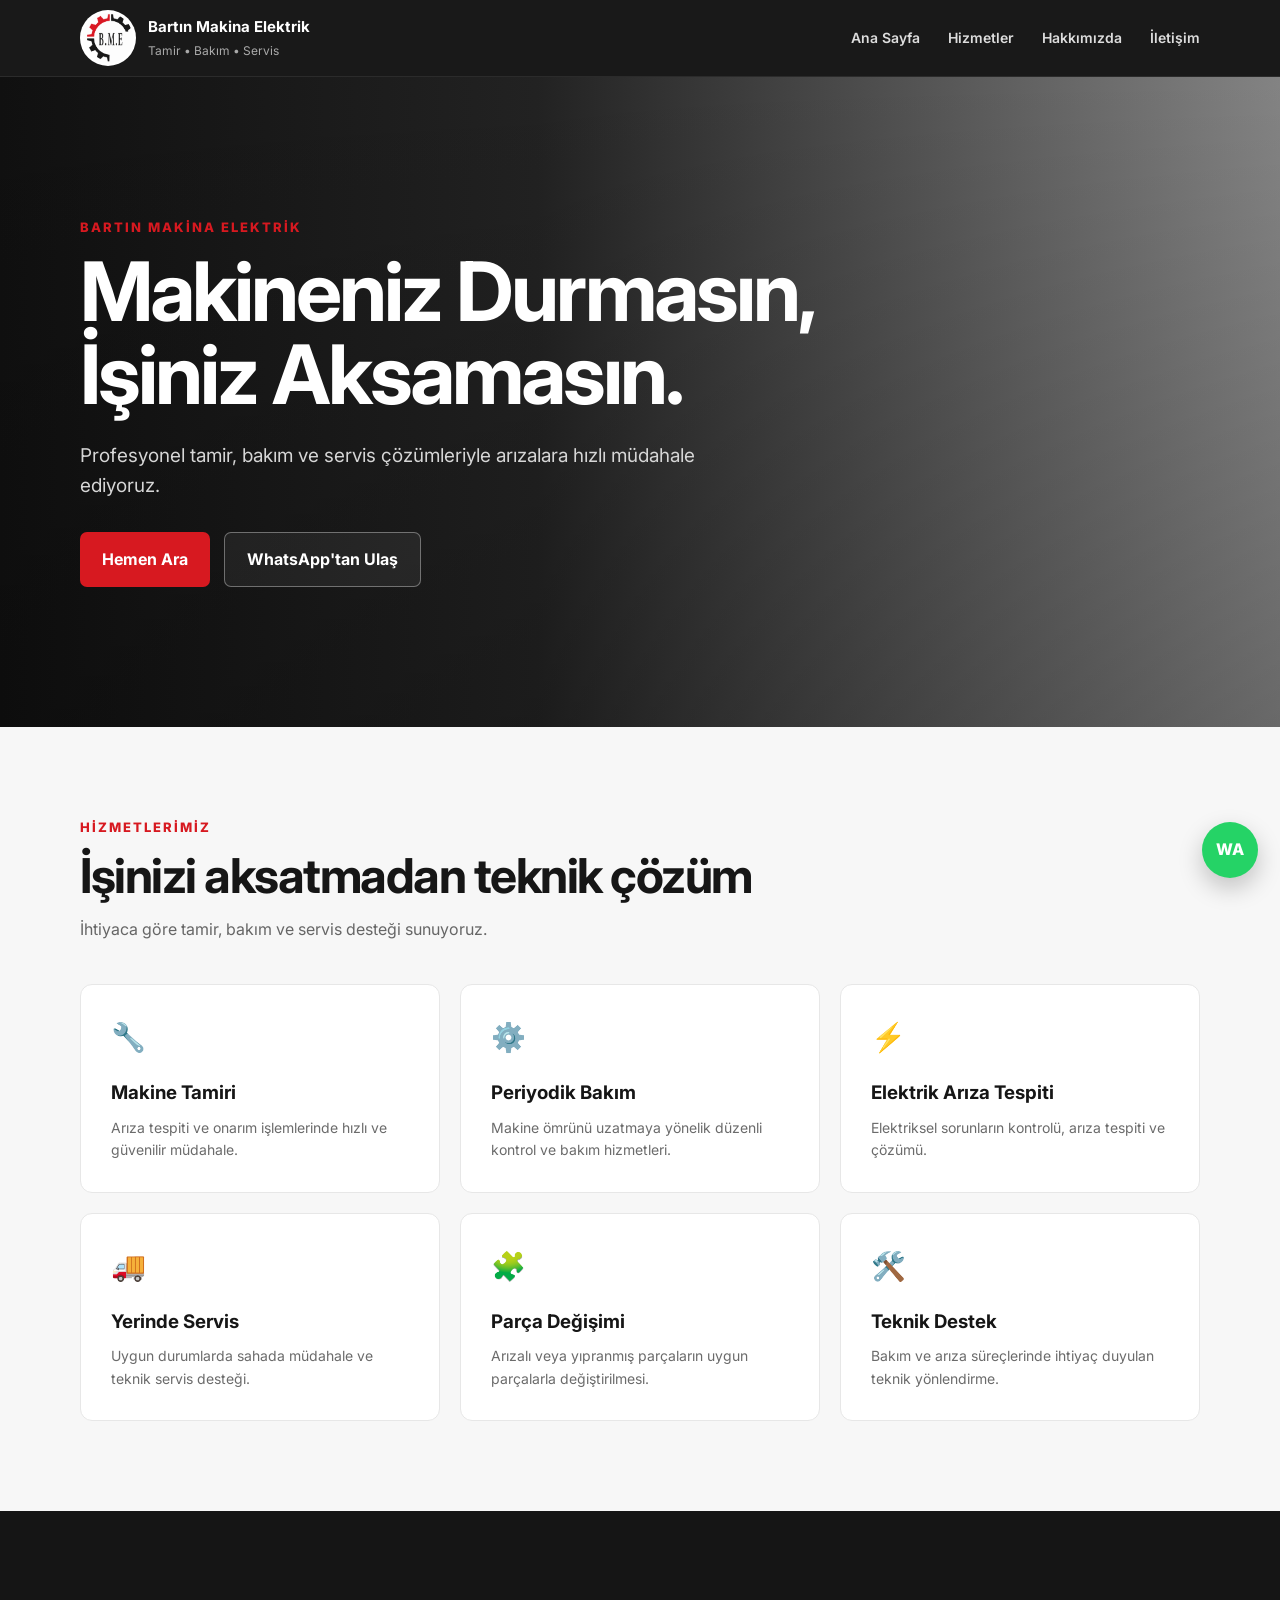
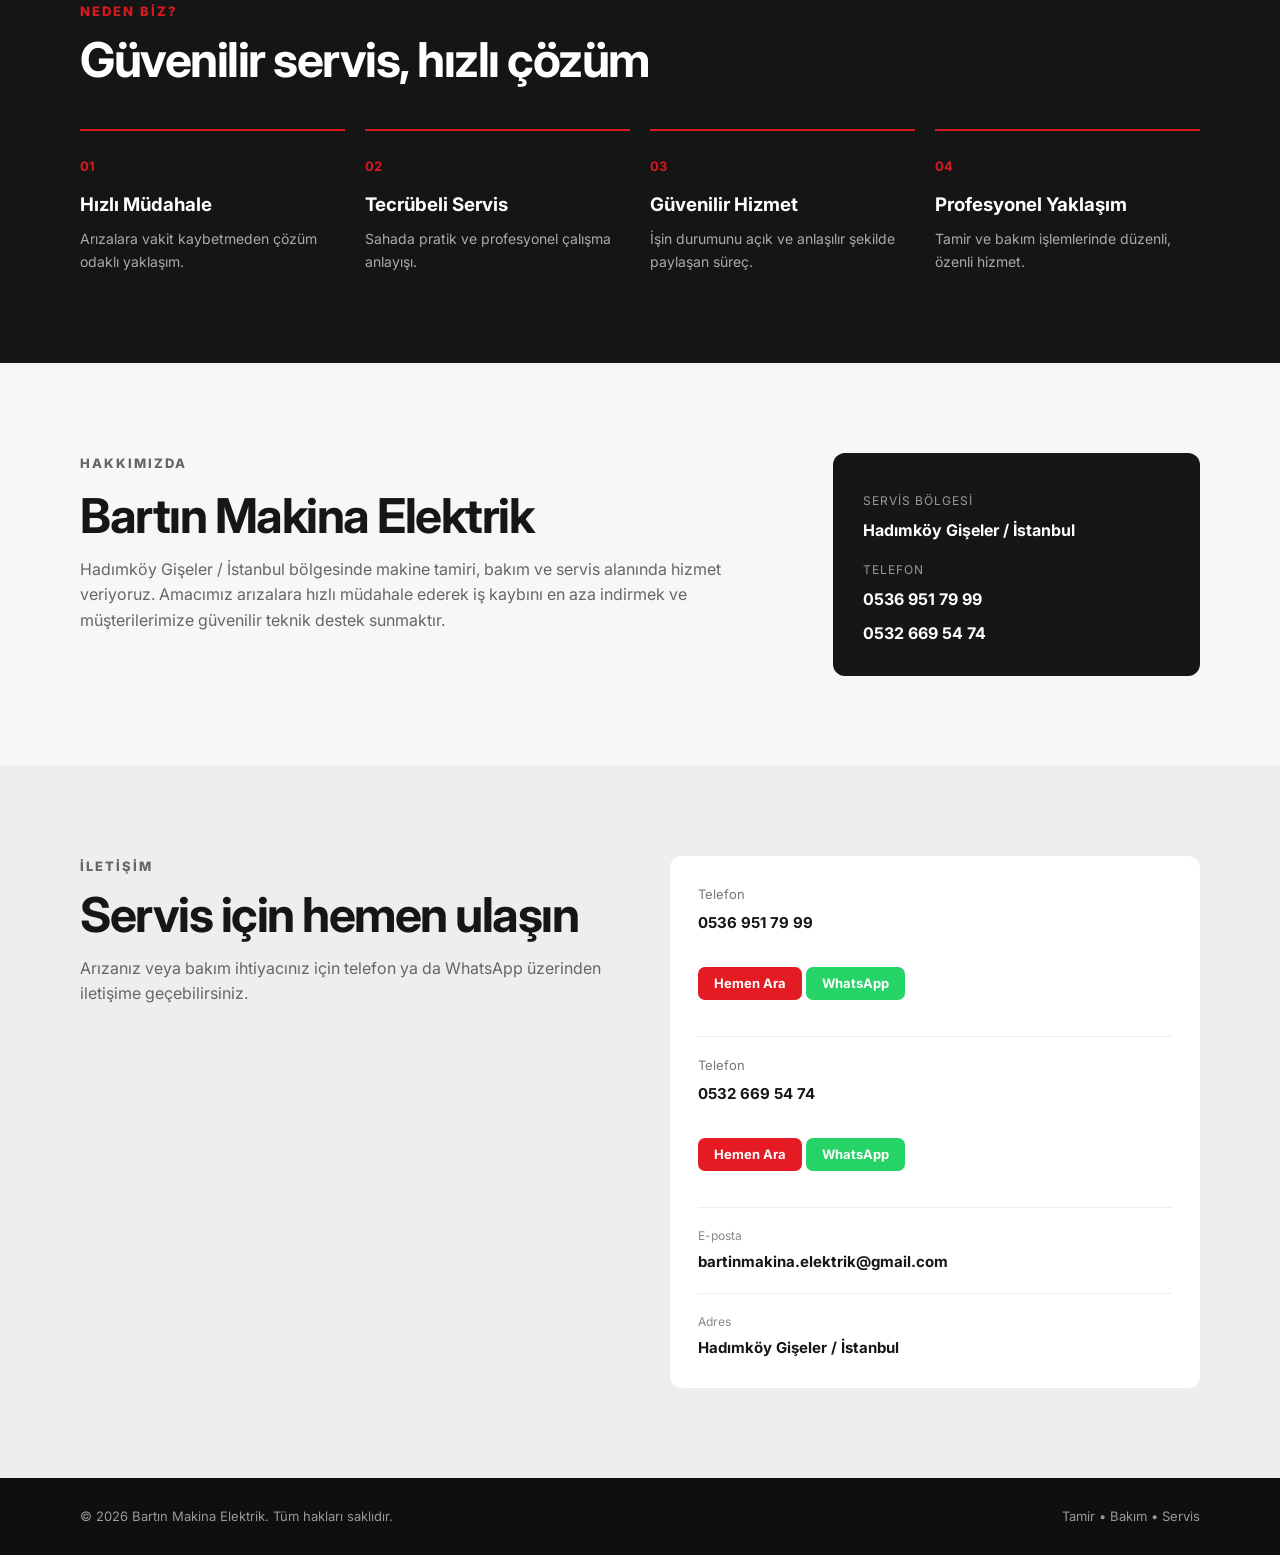
==== index.html @ d0d44b0d "İletişim butonları eklendi" ====
<!DOCTYPE html>
<html lang="tr">
<head>
  <meta charset="UTF-8" />
  <meta name="viewport" content="width=device-width, initial-scale=1.0" />
  <meta name="description" content="Bartın Makina Elektrik - Tamir, bakım ve servis çözümleri. Hadımköy Gişeler / İstanbul." />
  <title>Bartın Makina Elektrik | Tamir - Bakım - Servis</title>
  <link rel="preconnect" href="https://fonts.googleapis.com">
  <link rel="preconnect" href="https://fonts.gstatic.com" crossorigin>
  <link href="https://fonts.googleapis.com/css2?family=Inter:wght@400;500;600;700;800&display=swap" rel="stylesheet">
  <link rel="stylesheet" href="style.css" />
</head>
<body>
  <header class="header">
    <div class="container nav">
      <a class="brand" href="#anasayfa">
        <img src="./logo.png" alt="Bartın Makina Elektrik Logo" class="brand-logo">
        <div>
          <strong>Bartın Makina Elektrik</strong>
          <span>Tamir • Bakım • Servis</span>
        </div>
      </a>

      <button class="menu-btn" aria-label="Menüyü aç">☰</button>

      <nav class="menu">
        <a href="#anasayfa">Ana Sayfa</a>
        <a href="#hizmetler">Hizmetler</a>
        <a href="#hakkimizda">Hakkımızda</a>
        <a href="#iletisim">İletişim</a>
      </nav>
    </div>
  </header>

  <main>
    <section id="anasayfa" class="hero">
      <div class="hero-overlay"></div>
      <div class="container hero-content">
        <p class="eyebrow">BARTIN MAKİNA ELEKTRİK</p>
        <h1>Makineniz Durmasın,<br>İşiniz Aksamasın.</h1>
        <p class="hero-text">
          Profesyonel tamir, bakım ve servis çözümleriyle arızalara hızlı müdahale ediyoruz.
        </p>
        <div class="hero-actions">
          <a class="btn btn-primary" href="tel:+905369517999">Hemen Ara</a>
          <a class="btn btn-outline" href="https://wa.me/905369517999" target="_blank" rel="noopener">WhatsApp'tan Ulaş</a>
        </div>
      </div>
    </section>

    <section id="hizmetler" class="section">
      <div class="container">
        <div class="section-head">
          <p class="eyebrow">HİZMETLERİMİZ</p>
          <h2>İşinizi aksatmadan teknik çözüm</h2>
          <p>İhtiyaca göre tamir, bakım ve servis desteği sunuyoruz.</p>
        </div>

        <div class="grid services">
          <article class="card"><div class="icon">🔧</div><h3>Makine Tamiri</h3><p>Arıza tespiti ve onarım işlemlerinde hızlı ve güvenilir müdahale.</p></article>
          <article class="card"><div class="icon">⚙️</div><h3>Periyodik Bakım</h3><p>Makine ömrünü uzatmaya yönelik düzenli kontrol ve bakım hizmetleri.</p></article>
          <article class="card"><div class="icon">⚡</div><h3>Elektrik Arıza Tespiti</h3><p>Elektriksel sorunların kontrolü, arıza tespiti ve çözümü.</p></article>
          <article class="card"><div class="icon">🚚</div><h3>Yerinde Servis</h3><p>Uygun durumlarda sahada müdahale ve teknik servis desteği.</p></article>
          <article class="card"><div class="icon">🧩</div><h3>Parça Değişimi</h3><p>Arızalı veya yıpranmış parçaların uygun parçalarla değiştirilmesi.</p></article>
          <article class="card"><div class="icon">🛠️</div><h3>Teknik Destek</h3><p>Bakım ve arıza süreçlerinde ihtiyaç duyulan teknik yönlendirme.</p></article>
        </div>
      </div>
    </section>

    <section class="section dark-section">
      <div class="container">
        <div class="section-head light">
          <p class="eyebrow">NEDEN BİZ?</p>
          <h2>Güvenilir servis, hızlı çözüm</h2>
        </div>

        <div class="grid advantages">
          <div class="advantage"><strong>01</strong><h3>Hızlı Müdahale</h3><p>Arızalara vakit kaybetmeden çözüm odaklı yaklaşım.</p></div>
          <div class="advantage"><strong>02</strong><h3>Tecrübeli Servis</h3><p>Sahada pratik ve profesyonel çalışma anlayışı.</p></div>
          <div class="advantage"><strong>03</strong><h3>Güvenilir Hizmet</h3><p>İşin durumunu açık ve anlaşılır şekilde paylaşan süreç.</p></div>
          <div class="advantage"><strong>04</strong><h3>Profesyonel Yaklaşım</h3><p>Tamir ve bakım işlemlerinde düzenli, özenli hizmet.</p></div>
        </div>
      </div>
    </section>

    <section id="hakkimizda" class="section">
      <div class="container about">
        <div>
          <p class="eyebrow">HAKKIMIZDA</p>
          <h2>Bartın Makina Elektrik</h2>
          <p>
            Hadımköy Gişeler / İstanbul bölgesinde makine tamiri, bakım ve servis alanında hizmet veriyoruz.
            Amacımız arızalara hızlı müdahale ederek iş kaybını en aza indirmek ve müşterilerimize güvenilir teknik destek sunmaktır.
          </p>
          
        </div>

        <div class="info-box">
          <span>Servis Bölgesi</span>
          <strong>Hadımköy Gişeler / İstanbul</strong>
          <span>Telefon</span>
          <a href="tel:+905369517999">0536 951 79 99</a>
          <a href="tel:+905326695474">0532 669 54 74</a>
        </div>
      </div>
    </section>

    <section id="iletisim" class="section contact-section">
      <div class="container contact">
        <div>
          <p class="eyebrow">İLETİŞİM</p>
          <h2>Servis için hemen ulaşın</h2>
          <p>Arızanız veya bakım ihtiyacınız için telefon ya da WhatsApp üzerinden iletişime geçebilirsiniz.</p>
        </div>

       <div class="contact-card">

  <div class="contact-item">
    <span>Telefon</span>
    <strong>0536 951 79 99</strong>

    <div class="contact-actions">
      <a href="tel:+905369517999" class="contact-btn call-btn">Hemen Ara</a>
      <a href="https://wa.me/905369517999"
         target="_blank"
         rel="noopener"
         class="contact-btn whatsapp-btn">
        WhatsApp
      </a>
    </div>
  </div>

  <div class="contact-item">
    <span>Telefon</span>
    <strong>0532 669 54 74</strong>

    <div class="contact-actions">
      <a href="tel:+905326695474" class="contact-btn call-btn">Hemen Ara</a>
      <a href="https://wa.me/905326695474"
         target="_blank"
         rel="noopener"
         class="contact-btn whatsapp-btn">
        WhatsApp
      </a>
    </div>
  </div>

  <a href="mailto:bartinmakina.elektrik@gmail.com">
    <span>E-posta</span>
    <strong>bartinmakina.elektrik@gmail.com</strong>
  </a>

  <div>
    <span>Adres</span>
    <strong>Hadımköy Gişeler / İstanbul</strong>
  </div>

</div>
      </div>
    </section>
  </main>

  <footer class="footer">
    <div class="container footer-inner">
      <p>© 2026 Bartın Makina Elektrik. Tüm hakları saklıdır.</p>
      <p>Tamir • Bakım • Servis</p>
    </div>
  </footer>

  <a class="whatsapp-float" href="https://wa.me/905369517999" target="_blank" rel="noopener" aria-label="WhatsApp">WA</a>

  <script src="script.js"></script>
</body>
</html>
---- style.css ----
*{box-sizing:border-box;margin:0;padding:0}
html{scroll-behavior:smooth}
body{font-family:Inter,Arial,sans-serif;background:#f7f7f7;color:#161616;line-height:1.6}
a{text-decoration:none;color:inherit}
.container{width:min(1120px,calc(100% - 40px));margin:auto}
.header{position:sticky;top:0;z-index:50;background:rgba(16,16,16,.96);backdrop-filter:blur(8px);border-bottom:1px solid rgba(255,255,255,.08)}
.nav{height:76px;display:flex;align-items:center;justify-content:space-between}
.brand{display:flex;align-items:center;gap:12px;color:white}
.brand-mark{width:48px;height:48px;border:3px solid #d71920;border-radius:50%;display:grid;place-items:center;font-size:12px;font-weight:800}
.brand strong{display:block;font-size:15px}
.brand span{display:block;color:#aaa;font-size:12px;margin-top:2px}
.menu{display:flex;gap:28px}
.menu a{color:#ddd;font-size:14px;font-weight:600}
.menu a:hover{color:white}
.menu-btn{display:none;background:none;border:0;color:white;font-size:24px;cursor:pointer}
.hero{min-height:650px;position:relative;display:flex;align-items:center;background:
linear-gradient(90deg,#101010 0%,rgba(16,16,16,.92) 42%,rgba(16,16,16,.50) 100%),
url('https://images.unsplash.com/photo-1504917595217-d4dc5ebe6122?auto=format&fit=crop&w=1800&q=85') center/cover}
.hero-overlay{position:absolute;inset:0;background:linear-gradient(180deg,transparent,rgba(0,0,0,.2))}
.hero-content{position:relative;z-index:2;color:white;padding:80px 0}
.eyebrow{color:#d71920;font-size:13px;font-weight:800;letter-spacing:2px;margin-bottom:12px}
.hero h1{font-size:clamp(46px,7vw,82px);line-height:1.02;letter-spacing:-3px;max-width:850px}
.hero-text{font-size:19px;color:#d6d6d6;max-width:650px;margin:24px 0 30px}
.hero-actions{display:flex;gap:14px;flex-wrap:wrap}
.btn{display:inline-flex;align-items:center;justify-content:center;padding:14px 22px;border-radius:7px;font-weight:700}
.btn-primary{background:#d71920;color:white}
.btn-primary:hover{background:#b9161b}
.btn-outline{border:1px solid rgba(255,255,255,.35);color:white;background:rgba(255,255,255,.06)}
.section{padding:90px 0}
.section-head{max-width:700px;margin-bottom:42px}
.section-head h2,.about h2,.contact h2{font-size:clamp(32px,4vw,48px);line-height:1.1;letter-spacing:-1.5px;margin-bottom:14px}
.section-head p:not(.eyebrow),.about p,.contact p{color:#666}
.grid{display:grid;gap:20px}
.services{grid-template-columns:repeat(3,1fr)}
.card{background:white;border:1px solid #e7e7e7;padding:30px;border-radius:12px;transition:.2s ease}
.card:hover{transform:translateY(-4px);box-shadow:0 14px 36px rgba(0,0,0,.08)}
.icon{font-size:28px;margin-bottom:18px}
.card h3{margin-bottom:9px}
.card p{color:#6b6b6b;font-size:14px}
.dark-section{background:#151515;color:white}
.section-head.light p:not(.eyebrow){color:#aaa}
.advantages{grid-template-columns:repeat(4,1fr)}
.advantage{border-top:2px solid #d71920;padding-top:22px}
.advantage strong{color:#d71920;font-size:13px}
.advantage h3{margin:12px 0 8px}
.advantage p{color:#aaa;font-size:14px}
.about{display:grid;grid-template-columns:1.3fr .7fr;gap:70px;align-items:start}
.about p{margin-bottom:16px}
.note{font-size:13px}
.info-box{background:#161616;color:white;border-radius:12px;padding:30px;display:grid;gap:8px}
.info-box span{color:#999;font-size:12px;text-transform:uppercase;letter-spacing:1px;margin-top:8px}
.info-box a{font-weight:700}
.contact-section{background:#eee}
.contact{display:grid;grid-template-columns:1fr 1fr;gap:60px;align-items:start}
.contact-card{background:white;border-radius:12px;padding:10px 28px}
.contact-card a,.contact-card div{display:block;padding:18px 0;border-bottom:1px solid #eee}
.contact-card a:last-child,.contact-card div:last-child{border-bottom:0}
.contact-card span{display:block;color:#888;font-size:12px;margin-bottom:4px}
.contact-card strong{font-size:15px;word-break:break-word}
.footer{background:#0f0f0f;color:#999;padding:28px 0;font-size:13px}
.footer-inner{display:flex;justify-content:space-between;gap:20px}
.whatsapp-float{position:fixed;right:22px;bottom:22px;width:56px;height:56px;border-radius:50%;display:grid;place-items:center;background:#25d366;color:white;font-weight:800;z-index:60;box-shadow:0 10px 25px rgba(0,0,0,.22)}
@media (max-width:850px){
  .menu-btn{display:block}
  .menu{position:absolute;top:76px;left:0;right:0;background:#111;display:none;flex-direction:column;padding:20px}
  .menu.open{display:flex}
  .services{grid-template-columns:1fr 1fr}
  .advantages{grid-template-columns:1fr 1fr}
  .about,.contact{grid-template-columns:1fr}
}
@media (max-width:560px){
  .container{width:min(100% - 28px,1120px)}
  .hero{min-height:590px}
  .hero h1{letter-spacing:-2px}
  .hero-text{font-size:16px}
  .services,.advantages{grid-template-columns:1fr}
  .section{padding:68px 0}
  .footer-inner{flex-direction:column}
}
.brand-logo {
  width: 56px;
  height: 56px;
  object-fit: contain;
  background: white;
  border-radius: 50%;
  padding: 3px;
} 
@media (max-width: 560px) {
  .nav {
    height: 68px;
  }

  .brand-logo {
    width: 48px;
    height: 48px;
  }

  .brand strong {
    font-size: 14px;
  }

  .brand span {
    font-size: 11px;
  }

  .hero {
    min-height: 560px;
  }

  .hero-content {
    padding: 55px 0;
  }

  .hero h1 {
    font-size: 44px;
    line-height: 1.05;
  }

  .hero-text {
    font-size: 16px;
    margin: 20px 0 24px;
  }

  .hero-actions {
    gap: 10px;
  }

  .btn {
    padding: 13px 17px;
    font-size: 14px;
  }

  .whatsapp-float {
    width: 52px;
    height: 52px;
    right: 16px;
    bottom: 16px;
  }
} 
/* İletişim butonları */
.contact-item {
  padding: 18px 0;
  border-bottom: 1px solid #e5e5e5;
}

.contact-item span {
  display: block;
  color: #777;
  font-size: 13px;
  margin-bottom: 6px;
}

.contact-item strong {
  display: block;
  margin-bottom: 14px;
}

.contact-actions {
  display: flex;
  gap: 10px;
  margin-top: 10px;
}

.contact-actions .contact-btn {
  display: inline-flex;
  align-items: center;
  justify-content: center;

  padding: 10px 16px;
  border-radius: 7px;

  font-size: 13px;
  font-weight: 700;
  text-decoration: none;
  line-height: 1;

  width: auto;
  border: none;
}

.contact-actions .call-btn {
  background: #e51b23;
  color: #fff;
}

.contact-actions .whatsapp-btn {
  background: #25d366;
  color: #fff;
}

.contact-actions .contact-btn:hover {
  transform: translateY(-1px);
  opacity: 0.9;
}
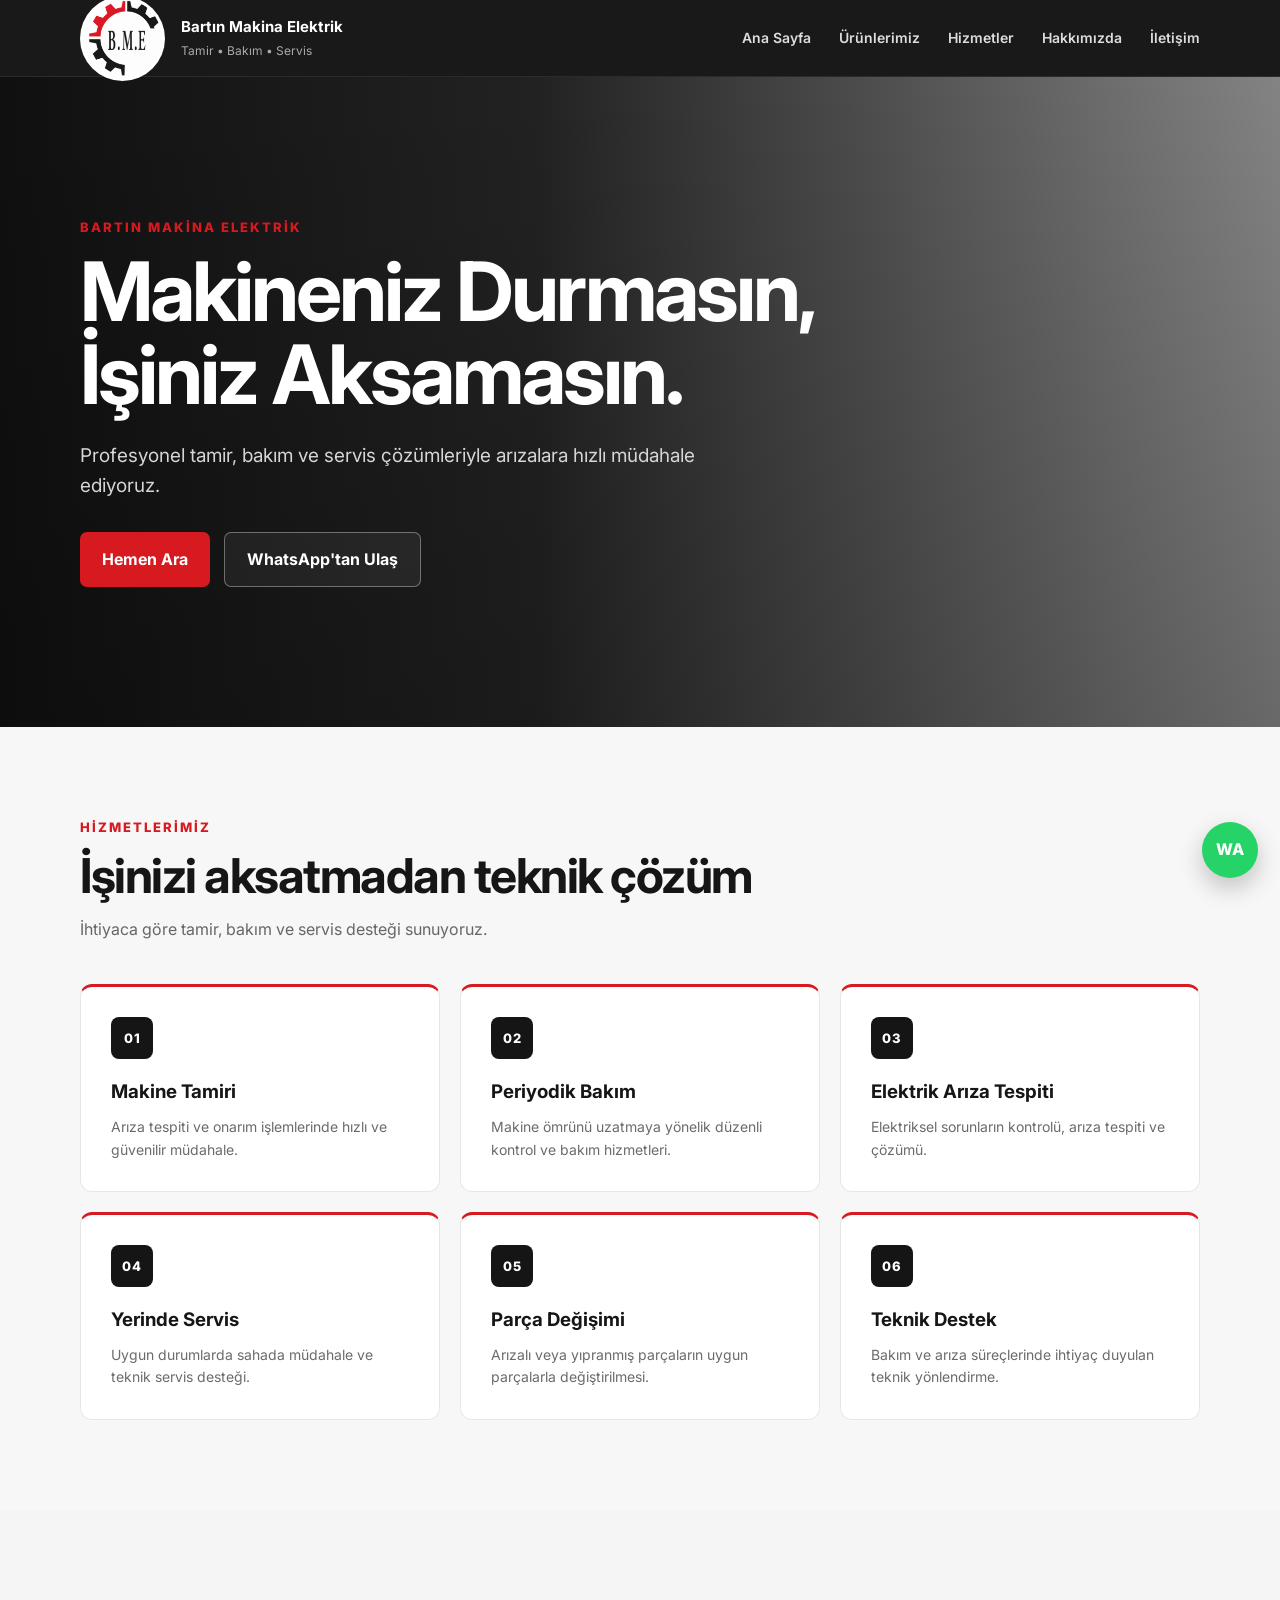
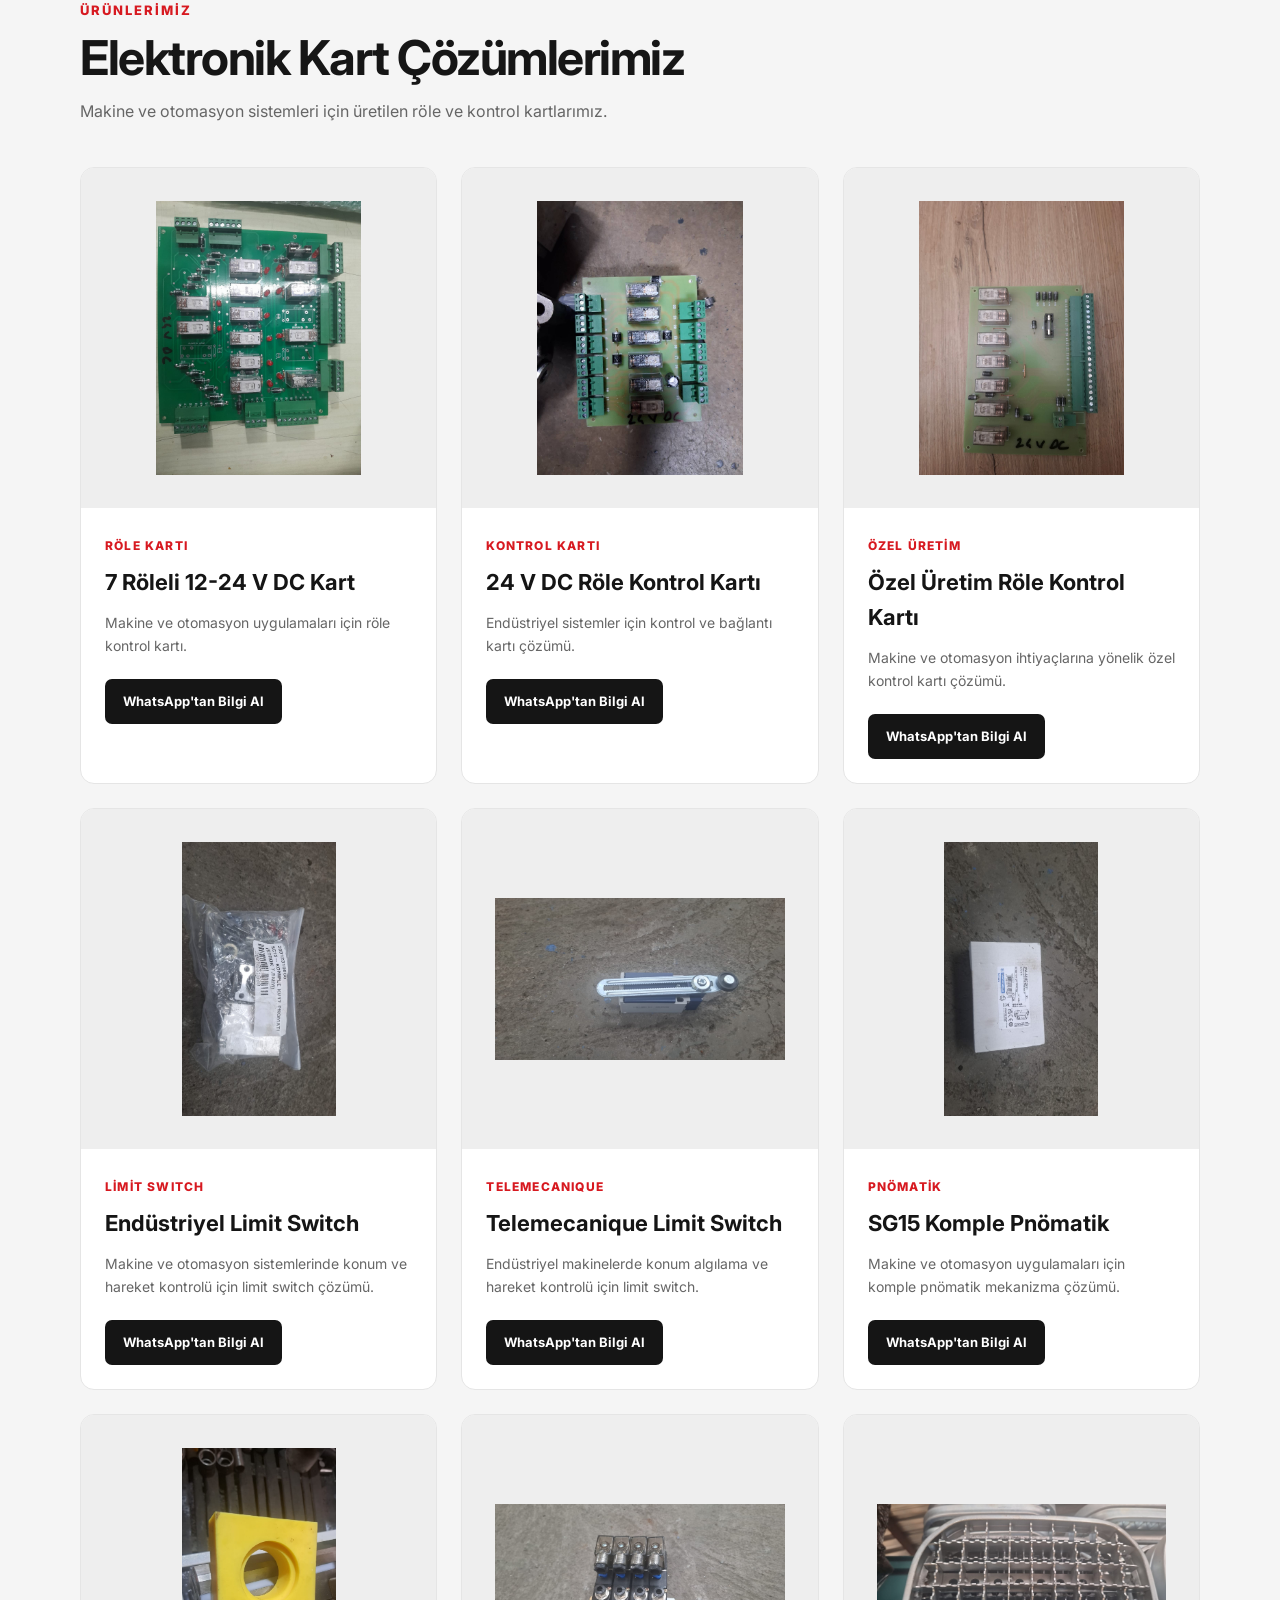
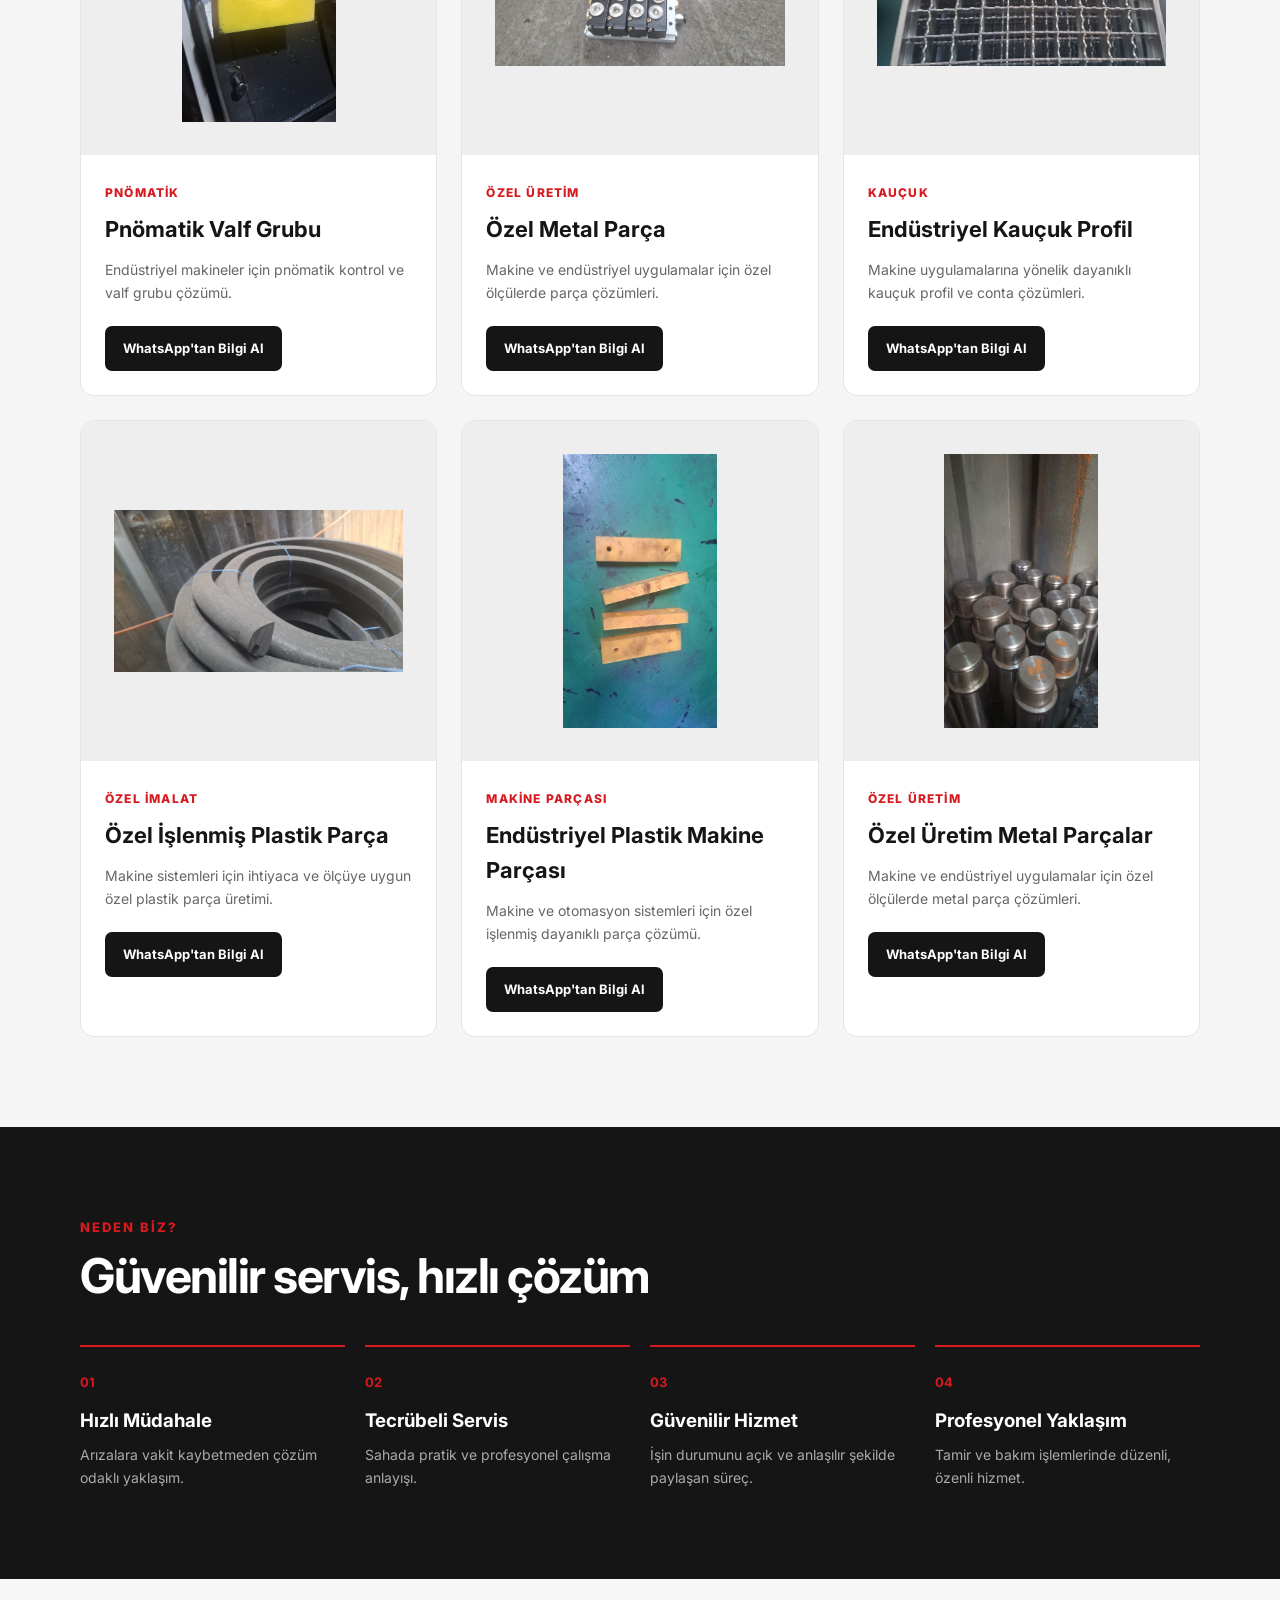
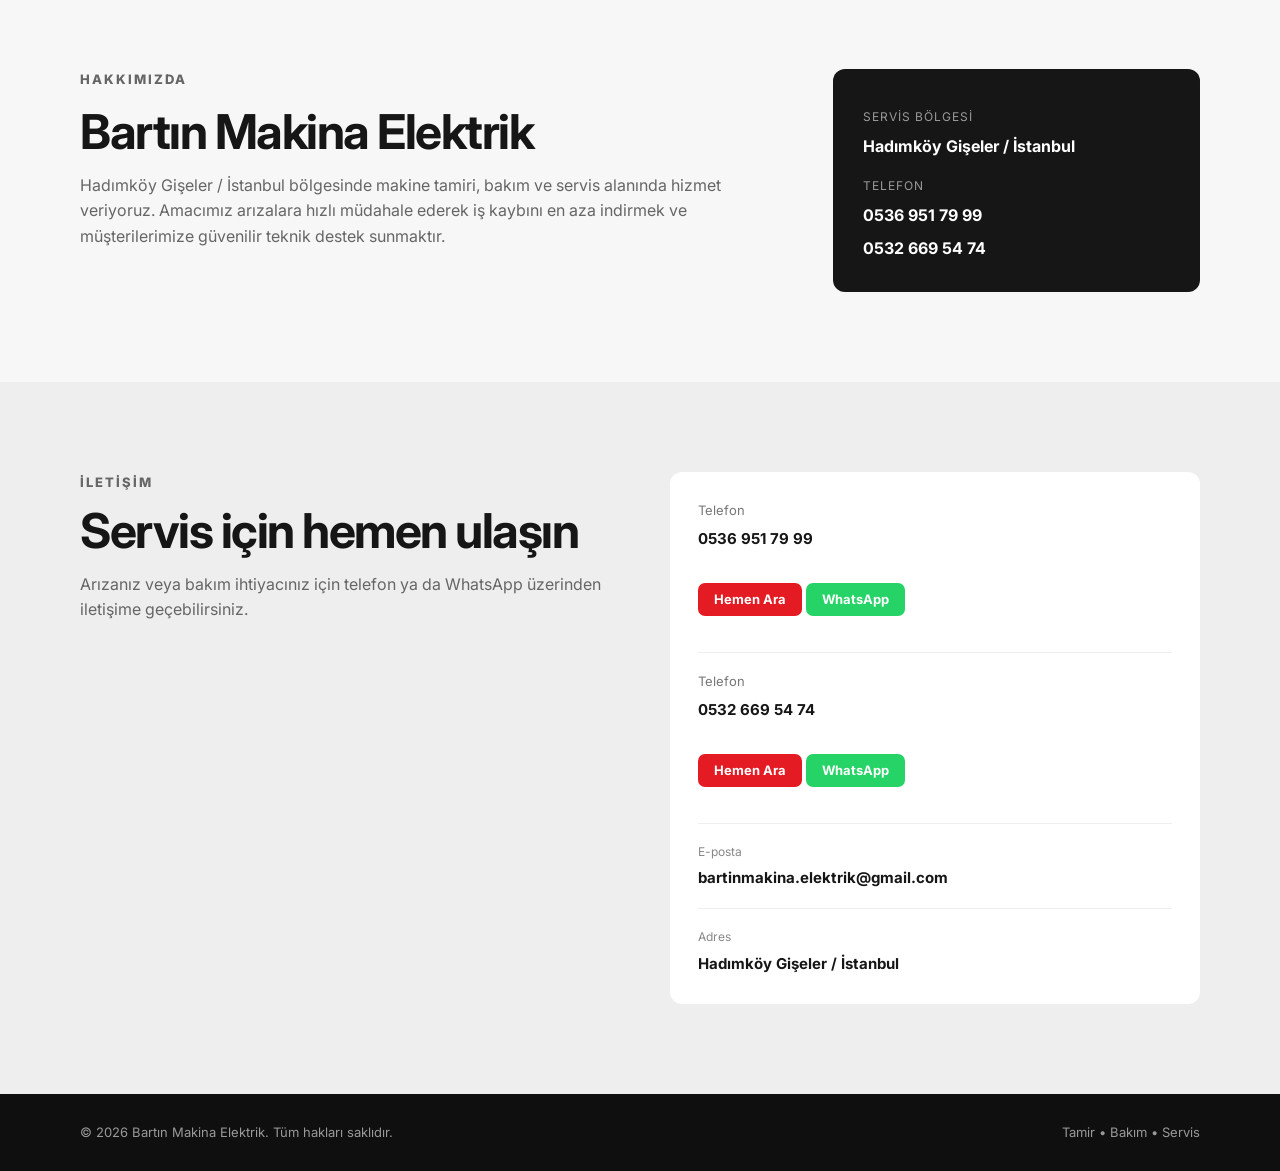
==== commit 657709ba: "Ürünler ve site güncellemeleri" ====
--- a/index.html
+++ b/index.html
@@ -25,6 +25,7 @@
 
       <nav class="menu">
         <a href="#anasayfa">Ana Sayfa</a>
+        <a href="#urunler">Ürünlerimiz</a>
         <a href="#hizmetler">Hizmetler</a>
         <a href="#hakkimizda">Hakkımızda</a>
         <a href="#iletisim">İletişim</a>
@@ -48,24 +49,282 @@
       </div>
     </section>
 
-    <section id="hizmetler" class="section">
-      <div class="container">
+   <!-- HİZMETLER -->
+<section id="hizmetler" class="section">
+    <div class="container">
+
         <div class="section-head">
-          <p class="eyebrow">HİZMETLERİMİZ</p>
-          <h2>İşinizi aksatmadan teknik çözüm</h2>
-          <p>İhtiyaca göre tamir, bakım ve servis desteği sunuyoruz.</p>
+            <p class="eyebrow">HİZMETLERİMİZ</p>
+            <h2>İşinizi aksatmadan teknik çözüm</h2>
+            <p>İhtiyaca göre tamir, bakım ve servis desteği sunuyoruz.</p>
         </div>
 
         <div class="grid services">
-          <article class="card"><div class="icon">🔧</div><h3>Makine Tamiri</h3><p>Arıza tespiti ve onarım işlemlerinde hızlı ve güvenilir müdahale.</p></article>
-          <article class="card"><div class="icon">⚙️</div><h3>Periyodik Bakım</h3><p>Makine ömrünü uzatmaya yönelik düzenli kontrol ve bakım hizmetleri.</p></article>
-          <article class="card"><div class="icon">⚡</div><h3>Elektrik Arıza Tespiti</h3><p>Elektriksel sorunların kontrolü, arıza tespiti ve çözümü.</p></article>
-          <article class="card"><div class="icon">🚚</div><h3>Yerinde Servis</h3><p>Uygun durumlarda sahada müdahale ve teknik servis desteği.</p></article>
-          <article class="card"><div class="icon">🧩</div><h3>Parça Değişimi</h3><p>Arızalı veya yıpranmış parçaların uygun parçalarla değiştirilmesi.</p></article>
-          <article class="card"><div class="icon">🛠️</div><h3>Teknik Destek</h3><p>Bakım ve arıza süreçlerinde ihtiyaç duyulan teknik yönlendirme.</p></article>
-        </div>
-      </div>
-    </section>
+
+            <article class="card">
+                <div class="icon">01</div>
+                <h3>Makine Tamiri</h3>
+                <p>Arıza tespiti ve onarım işlemlerinde hızlı ve güvenilir müdahale.</p>
+            </article>
+
+            <article class="card">
+                <div class="icon">02</div>
+                <h3>Periyodik Bakım</h3>
+                <p>Makine ömrünü uzatmaya yönelik düzenli kontrol ve bakım hizmetleri.</p>
+            </article>
+
+            <article class="card">
+                <div class="icon">03</div>
+                <h3>Elektrik Arıza Tespiti</h3>
+                <p>Elektriksel sorunların kontrolü, arıza tespiti ve çözümü.</p>
+            </article>
+
+            <article class="card">
+                <div class="icon">04</div>
+                <h3>Yerinde Servis</h3>
+                <p>Uygun durumlarda sahada müdahale ve teknik servis desteği.</p>
+            </article>
+
+            <article class="card">
+                <div class="icon">05</div>
+                <h3>Parça Değişimi</h3>
+                <p>Arızalı veya yıpranmış parçaların uygun parçalarla değiştirilmesi.</p>
+            </article>
+
+            <article class="card">
+                <div class="icon">06</div>
+                <h3>Teknik Destek</h3>
+                <p>Bakım ve arıza süreçlerinde ihtiyaç duyulan teknik yönlendirme.</p>
+            </article>
+
+        </div>
+    </div>
+</section>
+
+
+<!-- ÜRÜNLERİMİZ -->
+<section id="urunler" class="section products-section">
+    <div class="container">
+
+        <div class="section-head">
+            <p class="eyebrow">ÜRÜNLERİMİZ</p>
+            <h2>Elektronik Kart Çözümlerimiz</h2>
+            <p>Makine ve otomasyon sistemleri için üretilen röle ve kontrol kartlarımız.</p>
+        </div>
+
+        <div class="products-grid">
+
+            <!-- ÜRÜN 1 -->
+            <article class="product-card">
+                <div class="product-image">
+                    <img src="./roleli-kart.jpg" alt="7 Röleli 12-24 V DC Kart">
+                </div>
+
+                <div class="product-content">
+                    <span class="product-tag">Röle Kartı</span>
+                    <h3>7 Röleli 12-24 V DC Kart</h3>
+                    <p>Makine ve otomasyon uygulamaları için röle kontrol kartı.</p>
+
+                    <a href="https://wa.me/905369517999"
+                       target="_blank"
+                       rel="noopener"
+                       class="product-btn">
+                        WhatsApp'tan Bilgi Al
+                    </a>
+                </div>
+            </article>
+
+
+            <!-- ÜRÜN 2 -->
+            <article class="product-card">
+                <div class="product-image">
+                    <img src="./role-karti-2.jpg" alt="24 V DC Röle Kontrol Kartı">
+                </div>
+
+                <div class="product-content">
+                    <span class="product-tag">Kontrol Kartı</span>
+                    <h3>24 V DC Röle Kontrol Kartı</h3>
+                    <p>Endüstriyel sistemler için kontrol ve bağlantı kartı çözümü.</p>
+
+                    <a href="https://wa.me/905369517999"
+                       target="_blank"
+                       rel="noopener"
+                       class="product-btn">
+                        WhatsApp'tan Bilgi Al
+                    </a>
+                </div>
+            </article>
+
+
+            <!-- ÜRÜN 3 -->
+            <article class="product-card">
+                <div class="product-image">
+                    <img src="./role-karti-3.jpg" alt="Özel Üretim Röle Kontrol Kartı">
+                </div>
+
+                <div class="product-content">
+                    <span class="product-tag">Özel Üretim</span>
+                    <h3>Özel Üretim Röle Kontrol Kartı</h3>
+                    <p>Makine ve otomasyon ihtiyaçlarına yönelik özel kontrol kartı çözümü.</p>
+
+                    <a href="https://wa.me/905369517999"
+                       target="_blank"
+                       rel="noopener"
+                       class="product-btn">
+                        WhatsApp'tan Bilgi Al
+                    </a>
+                </div>
+            </article>
+<article class="product-card">
+    <div class="product-image">
+        <img src="./telemecanique-limit-switch.jpg" alt="Endüstriyel Limit Switch">
+    </div>
+    <div class="product-content">
+        <span class="product-tag">LİMİT SWITCH</span>
+        <h3>Endüstriyel Limit Switch</h3>
+        <p>Makine ve otomasyon sistemlerinde konum ve hareket kontrolü için limit switch çözümü.</p>
+        <a href="https://wa.me/905369517999" target="_blank" class="product-btn">
+            WhatsApp'tan Bilgi Al
+        </a>
+    </div>
+</article>
+
+<article class="product-card">
+    <div class="product-image">
+        <img src="./sg15-pnomatik.jpg" alt="Telemecanique Limit Switch">
+    </div>
+    <div class="product-content">
+        <span class="product-tag">TELEMECANIQUE</span>
+        <h3>Telemecanique Limit Switch</h3>
+        <p>Endüstriyel makinelerde konum algılama ve hareket kontrolü için limit switch.</p>
+        <a href="https://wa.me/905369517999" target="_blank" class="product-btn">
+            WhatsApp'tan Bilgi Al
+        </a>
+    </div>
+</article>
+
+<article class="product-card">
+    <div class="product-image">
+        <img src="./limit-switch.jpg" alt="SG15 Komple Pnömatik">
+    </div>
+    <div class="product-content">
+        <span class="product-tag">PNÖMATİK</span>
+        <h3>SG15 Komple Pnömatik</h3>
+        <p>Makine ve otomasyon uygulamaları için komple pnömatik mekanizma çözümü.</p>
+        <a href="https://wa.me/905369517999" target="_blank" class="product-btn">
+            WhatsApp'tan Bilgi Al
+        </a>
+    </div>
+</article>
+<!-- ÜRÜN 7 -->
+<article class="product-card">
+    <div class="product-image">
+        <img src="./urun-7.jpeg" alt="Pnömatik Valf Grubu">
+    </div>
+
+    <div class="product-content">
+        <span class="product-tag">PNÖMATİK</span>
+        <h3>Pnömatik Valf Grubu</h3>
+        <p>Endüstriyel makineler için pnömatik kontrol ve valf grubu çözümü.</p>
+
+        <a href="https://wa.me/905369517999" target="_blank" class="product-btn">
+            WhatsApp'tan Bilgi Al
+        </a>
+    </div>
+</article>
+
+
+<!-- ÜRÜN 8 -->
+<article class="product-card">
+    <div class="product-image">
+        <img src="./urun-8.jpeg" alt="Özel Metal Parça">
+    </div>
+
+    <div class="product-content">
+        <span class="product-tag">ÖZEL ÜRETİM</span>
+        <h3>Özel Metal Parça</h3>
+        <p>Makine ve endüstriyel uygulamalar için özel ölçülerde parça çözümleri.</p>
+
+        <a href="https://wa.me/905369517999" target="_blank" class="product-btn">
+            WhatsApp'tan Bilgi Al
+        </a>
+    </div>
+</article>
+
+
+<!-- ÜRÜN 9 -->
+<article class="product-card">
+    <div class="product-image">
+        <img src="./urun-9.jpeg" alt="Endüstriyel Kauçuk Profil">
+    </div>
+
+    <div class="product-content">
+        <span class="product-tag">KAUÇUK</span>
+        <h3>Endüstriyel Kauçuk Profil</h3>
+        <p>Makine uygulamalarına yönelik dayanıklı kauçuk profil ve conta çözümleri.</p>
+
+        <a href="https://wa.me/905369517999" target="_blank" class="product-btn">
+            WhatsApp'tan Bilgi Al
+        </a>
+    </div>
+</article>
+
+
+<!-- ÜRÜN 10 -->
+<article class="product-card">
+    <div class="product-image">
+        <img src="./urun-10.jpeg" alt="Özel İşlenmiş Plastik Parça">
+    </div>
+
+    <div class="product-content">
+        <span class="product-tag">ÖZEL İMALAT</span>
+        <h3>Özel İşlenmiş Plastik Parça</h3>
+        <p>Makine sistemleri için ihtiyaca ve ölçüye uygun özel plastik parça üretimi.</p>
+
+        <a href="https://wa.me/905369517999" target="_blank" class="product-btn">
+            WhatsApp'tan Bilgi Al
+        </a>
+    </div>
+</article>
+
+
+<!-- ÜRÜN 11 -->
+<article class="product-card">
+    <div class="product-image">
+        <img src="./urun-11.jpeg" alt="Endüstriyel Plastik Makine Parçası">
+    </div>
+
+    <div class="product-content">
+        <span class="product-tag">MAKİNE PARÇASI</span>
+        <h3>Endüstriyel Plastik Makine Parçası</h3>
+        <p>Makine ve otomasyon sistemleri için özel işlenmiş dayanıklı parça çözümü.</p>
+
+        <a href="https://wa.me/905369517999" target="_blank" class="product-btn">
+            WhatsApp'tan Bilgi Al
+        </a>
+    </div>
+</article>
+<!-- ÜRÜN 12 -->
+<article class="product-card">
+    <div class="product-image">
+        <img src="./urun-12.jpeg" alt="Özel Üretim Metal Parçalar">
+    </div>
+
+    <div class="product-content">
+        <span class="product-tag">ÖZEL ÜRETİM</span>
+        <h3>Özel Üretim Metal Parçalar</h3>
+        <p>Makine ve endüstriyel uygulamalar için özel ölçülerde metal parça çözümleri.</p>
+
+        <a href="https://wa.me/905369517999"
+           target="_blank"
+           class="product-btn">
+            WhatsApp'tan Bilgi Al
+        </a>
+    </div>
+</article>
+        </div>
+    </div>
+</section>
 
     <section class="section dark-section">
       <div class="container">
--- a/style.css
+++ b/style.css
@@ -191,4 +191,298 @@
 .contact-actions .contact-btn:hover {
   transform: translateY(-1px);
   opacity: 0.9;
+} 
+.services .card {
+  position: relative;
+  overflow: hidden;
+  border-top: 3px solid #d71920;
+}
+
+.services .icon {
+  width: 42px;
+  height: 42px;
+  display: flex;
+  align-items: center;
+  justify-content: center;
+
+  background: #151515;
+  color: #fff;
+
+  border-radius: 8px;
+  font-size: 13px;
+  font-weight: 800;
+  letter-spacing: 1px;
+
+  margin-bottom: 18px;
+}
+
+.services .card:hover {
+  transform: translateY(-6px);
+  box-shadow: 0 16px 35px rgba(0, 0, 0, 0.10);
+}
+
+.services .card:hover .icon {
+  background: #d71920;
+}
+/* =========================
+   ÜRÜNLERİMİZ
+========================= */
+
+.products-section {
+  background: #f5f5f5;
+}
+
+.products-grid {
+  display: grid;
+  grid-template-columns: repeat(3, 1fr);
+  gap: 24px;
+  margin-top: 40px;
+}
+
+.product-card {
+  background: #fff;
+  border: 1px solid #e3e3e3;
+  border-radius: 14px;
+  overflow: hidden;
+  transition: transform 0.25s ease, box-shadow 0.25s ease;
+}
+
+.product-card:hover {
+  transform: translateY(-6px);
+  box-shadow: 0 14px 35px rgba(0, 0, 0, 0.12);
+}
+
+.product-image {
+  width: 100%;
+  height: 280px;
+  background: #eee;
+  overflow: hidden;
+}
+
+.product-image img {
+  width: 100%;
+  height: 100%;
+  object-fit: contain;
+  display: block;
+  padding: 15px;
+}
+
+.product-info {
+  padding: 22px;
+}
+
+.product-info h3 {
+  margin: 0 0 10px;
+  font-size: 21px;
+}
+
+.product-info p {
+  margin: 0;
+  color: #666;
+  line-height: 1.6;
+}
+
+/* TELEFON */
+@media (max-width: 800px) {
+  .products-grid {
+    grid-template-columns: 1fr;
+  }
+
+  .product-image {
+    height: 300px;
+  }
+}
+/* =========================
+   ÜRÜNLERİMİZ
+========================= */
+
+.products-section {
+  background: #f5f5f5;
+}
+
+.products-grid {
+  display: grid;
+  grid-template-columns: repeat(3, 1fr);
+  gap: 24px;
+  margin-top: 40px;
+}
+
+.product-card {
+  background: #fff;
+  border: 1px solid #e3e3e3;
+  border-radius: 14px;
+  overflow: hidden;
+  transition: transform 0.25s ease, box-shadow 0.25s ease;
+}
+
+.product-card:hover {
+  transform: translateY(-6px);
+  box-shadow: 0 14px 35px rgba(0, 0, 0, 0.12);
+}
+
+.product-image {
+  width: 100%;
+  height: 280px;
+  background: #eee;
+  overflow: hidden;
+}
+
+.product-image img {
+  width: 100%;
+  height: 100%;
+  object-fit: contain;
+  display: block;
+  padding: 15px;
+}
+
+.product-info {
+  padding: 22px;
+}
+
+.product-info h3 {
+  margin: 0 0 10px;
+  font-size: 21px;
+}
+
+.product-info p {
+  margin: 0;
+  color: #666;
+  line-height: 1.6;
+}
+
+/* TELEFON */
+@media (max-width: 800px) {
+  .products-grid {
+    grid-template-columns: 1fr;
+  }
+
+  .product-image {
+    height: 300px;
+  }
+}
+/* =========================
+   ÜRÜNLERİMİZ
+========================= */
+
+.products-section {
+    background: #f5f5f5;
+}
+
+.products-grid {
+    display: grid;
+    grid-template-columns: repeat(3, 1fr);
+    gap: 24px;
+    margin-top: 40px;
+}
+
+.product-card {
+    background: #ffffff;
+    border: 1px solid #e5e5e5;
+    border-radius: 14px;
+    overflow: hidden;
+    transition: transform 0.25s ease, box-shadow 0.25s ease;
+}
+
+.product-card:hover {
+    transform: translateY(-6px);
+    box-shadow: 0 18px 40px rgba(0, 0, 0, 0.10);
+}
+
+.product-image {
+    height: 340px;
+    padding: 18px;
+    background: #eeeeee;
+    display: flex;
+    align-items: center;
+    justify-content: center;
+}
+
+.product-image img {
+    width: 100%;
+    height: 100%;
+    object-fit: contain;
+    display: block;
+}
+
+.product-content {
+    padding: 24px;
+}
+
+.product-tag {
+    display: inline-block;
+    color: #d71920;
+    font-size: 12px;
+    font-weight: 800;
+    text-transform: uppercase;
+    letter-spacing: 1.2px;
+    margin-bottom: 10px;
+}
+
+.product-content h3 {
+    font-size: 22px;
+    margin: 0 0 12px;
+    color: #151515;
+}
+
+.product-content p {
+    color: #666666;
+    font-size: 14px;
+    line-height: 1.6;
+    margin: 0 0 22px;
+}
+
+.product-btn {
+    display: inline-flex;
+    align-items: center;
+    justify-content: center;
+    padding: 12px 18px;
+    background: #151515;
+    color: #ffffff;
+    text-decoration: none;
+    border-radius: 7px;
+    font-size: 13px;
+    font-weight: 700;
+    transition: 0.2s ease;
+}
+
+.product-btn:hover {
+    background: #d71920;
+}
+
+/* TABLET */
+@media (max-width: 850px) {
+    .products-grid {
+        grid-template-columns: 1fr;
+    }
+
+    .product-image {
+        height: 420px;
+    }
+}
+
+/* TELEFON */
+@media (max-width: 560px) {
+    .product-image {
+        height: 300px;
+    }
+
+    .product-content {
+        padding: 20px;
+    }
+}
+/* HEADER LOGO BOYUTU */
+.brand img {
+    width: 85px;
+    height: 85px;
+    object-fit: contain;
+}
+
+.header-inner {
+    min-height: 105px;
+}
+
+.brand {
+    display: flex;
+    align-items: center;
+    gap: 16px;
 }
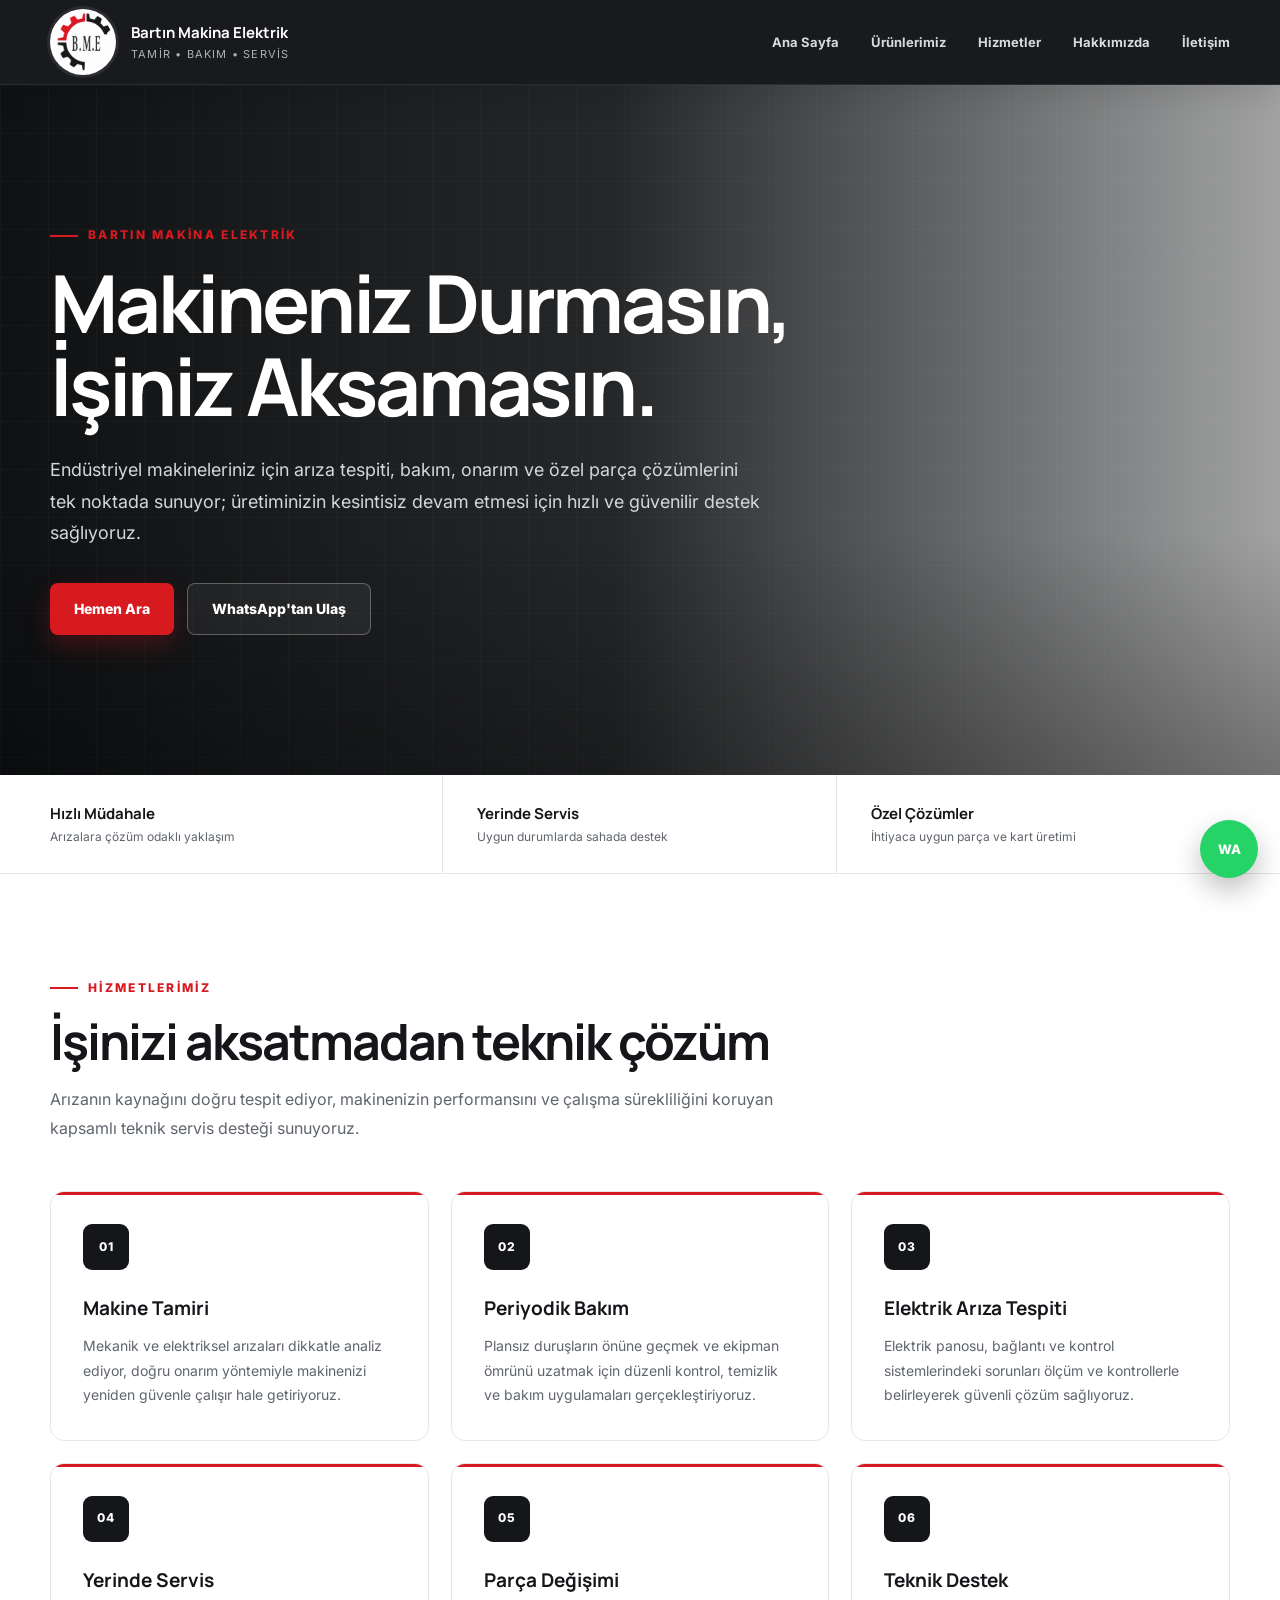
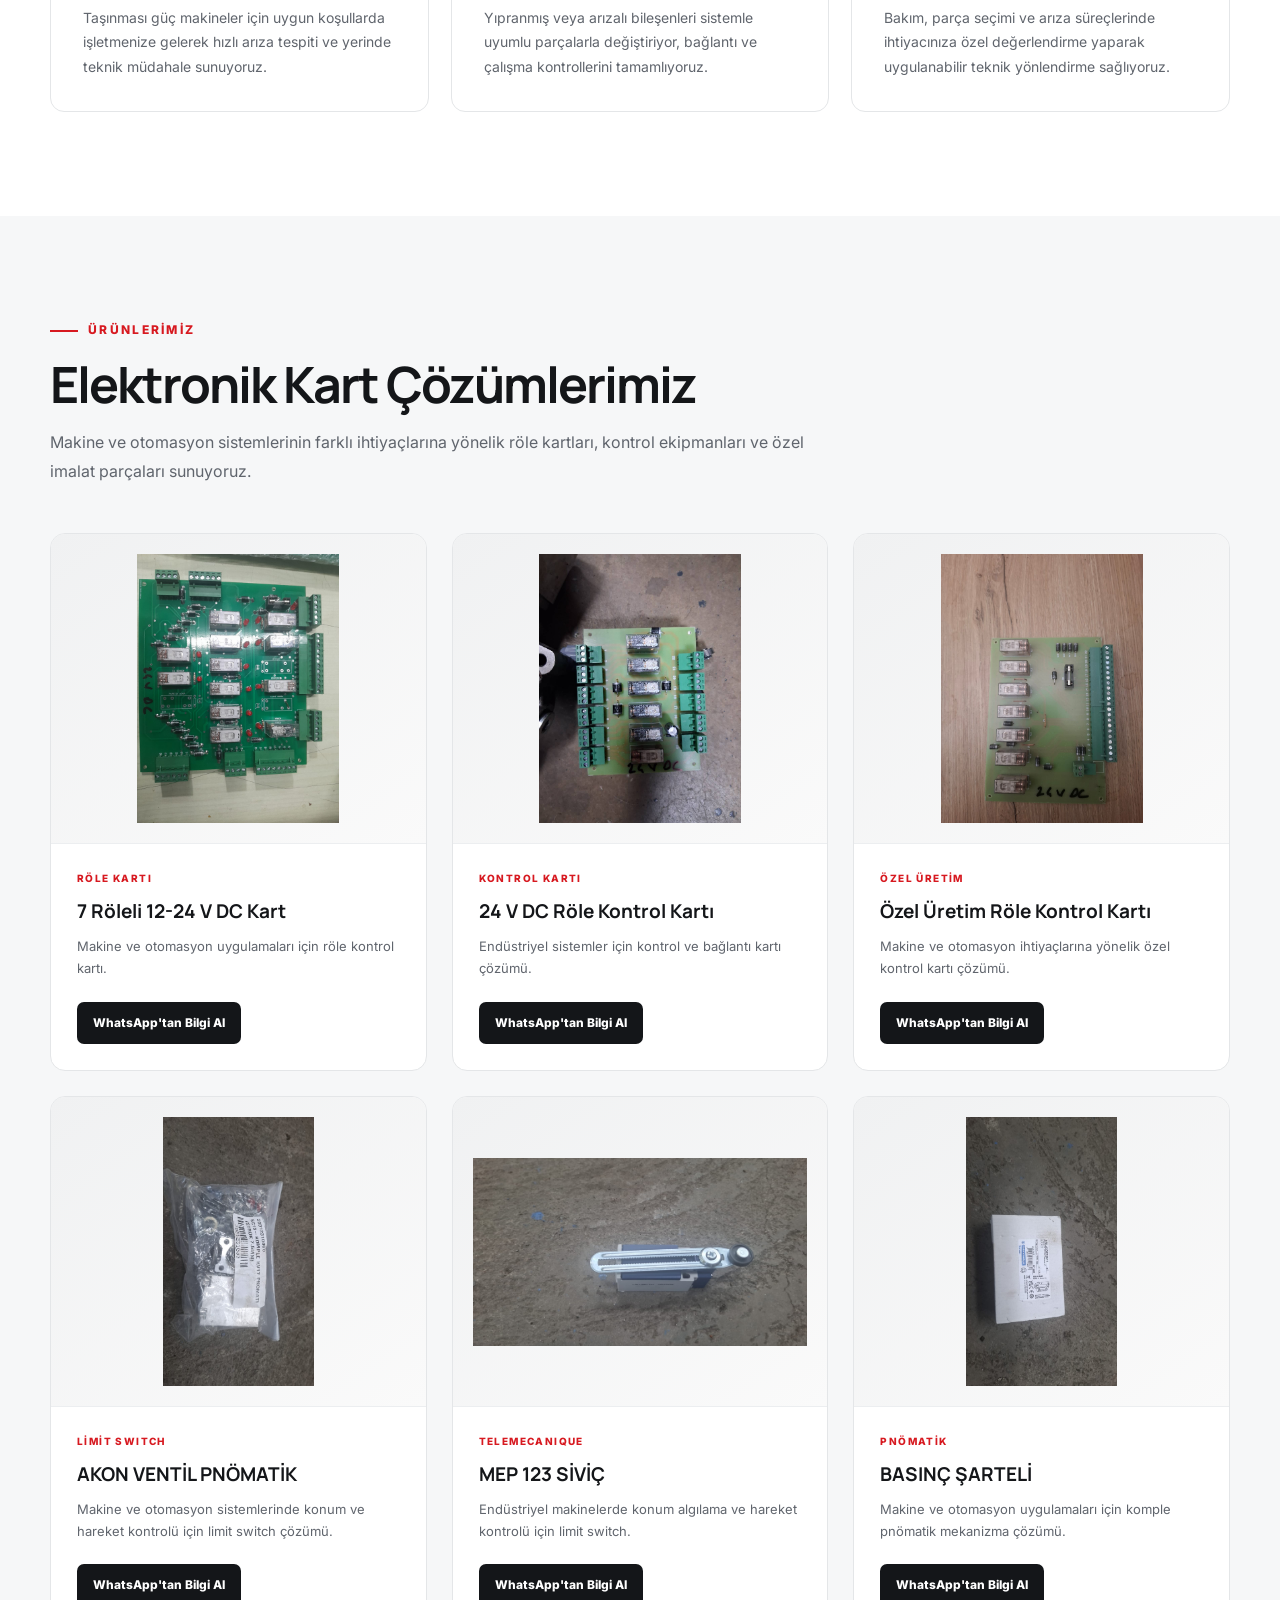
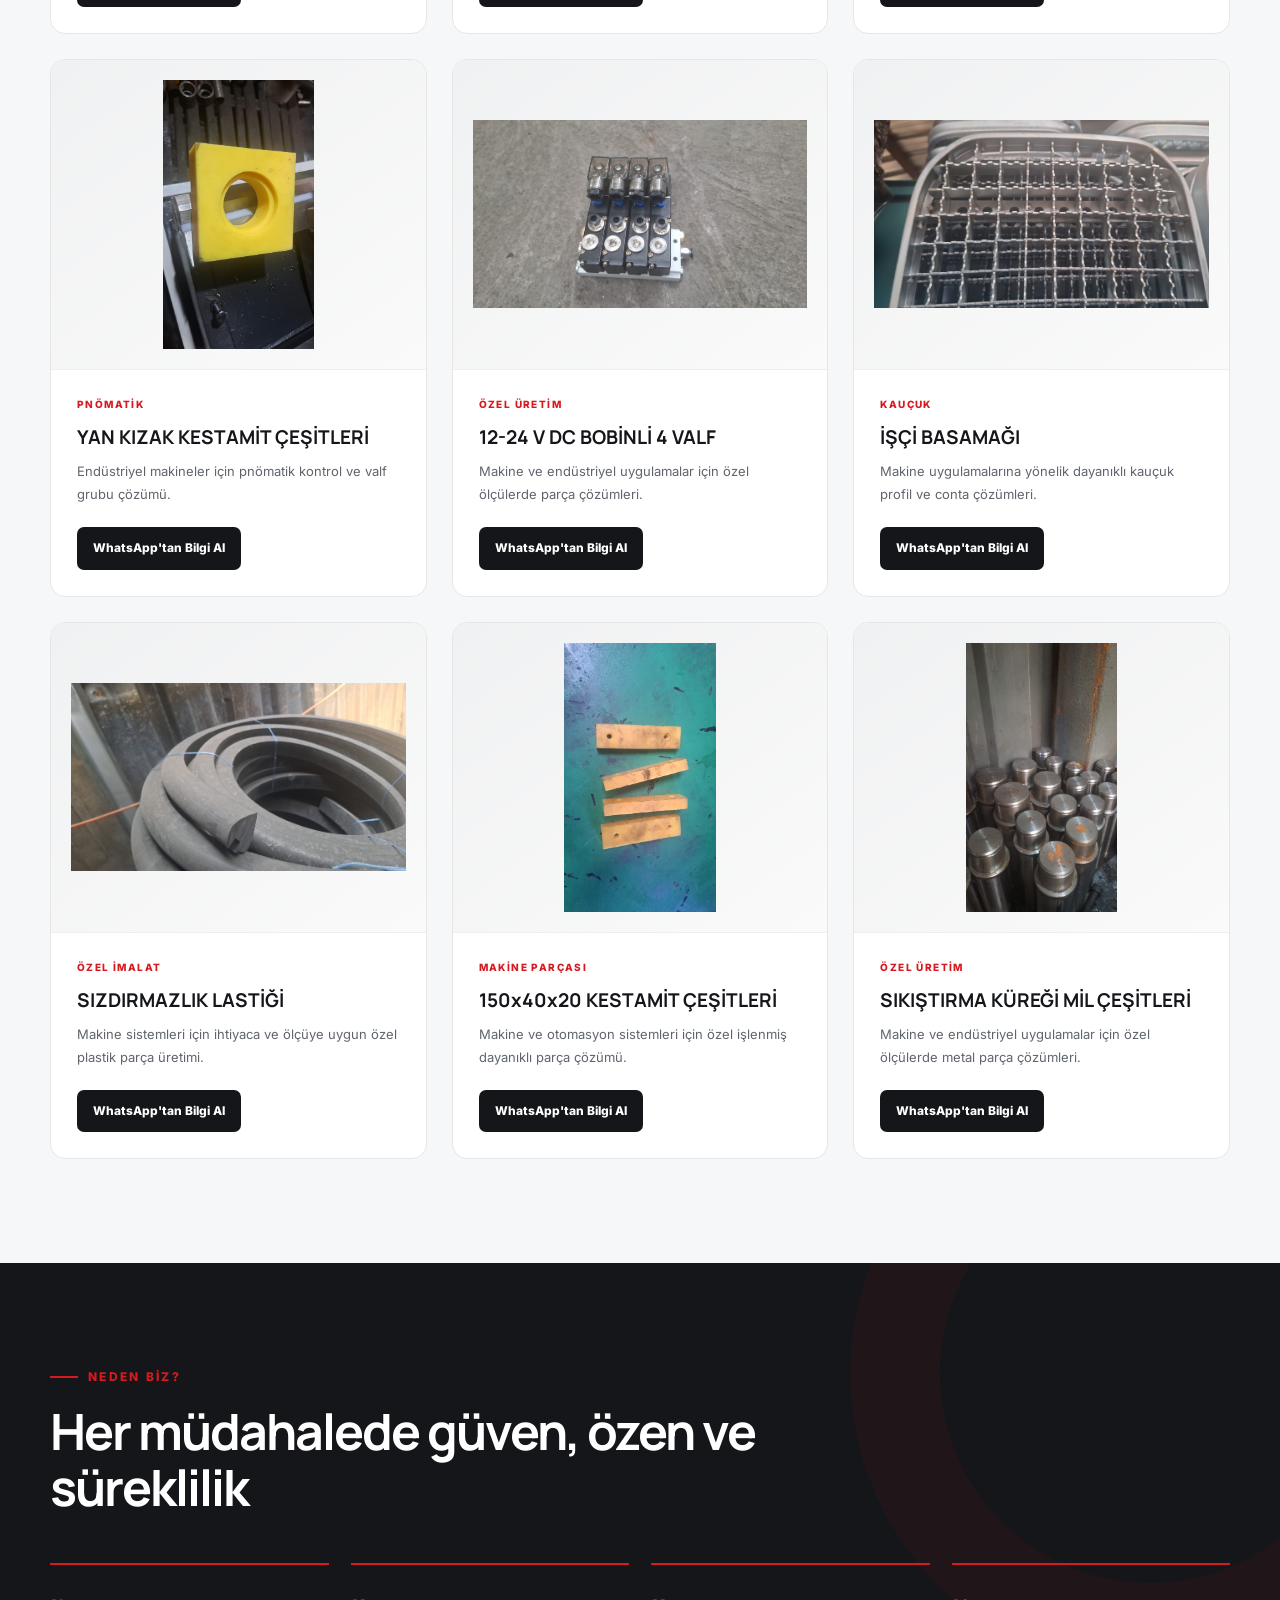
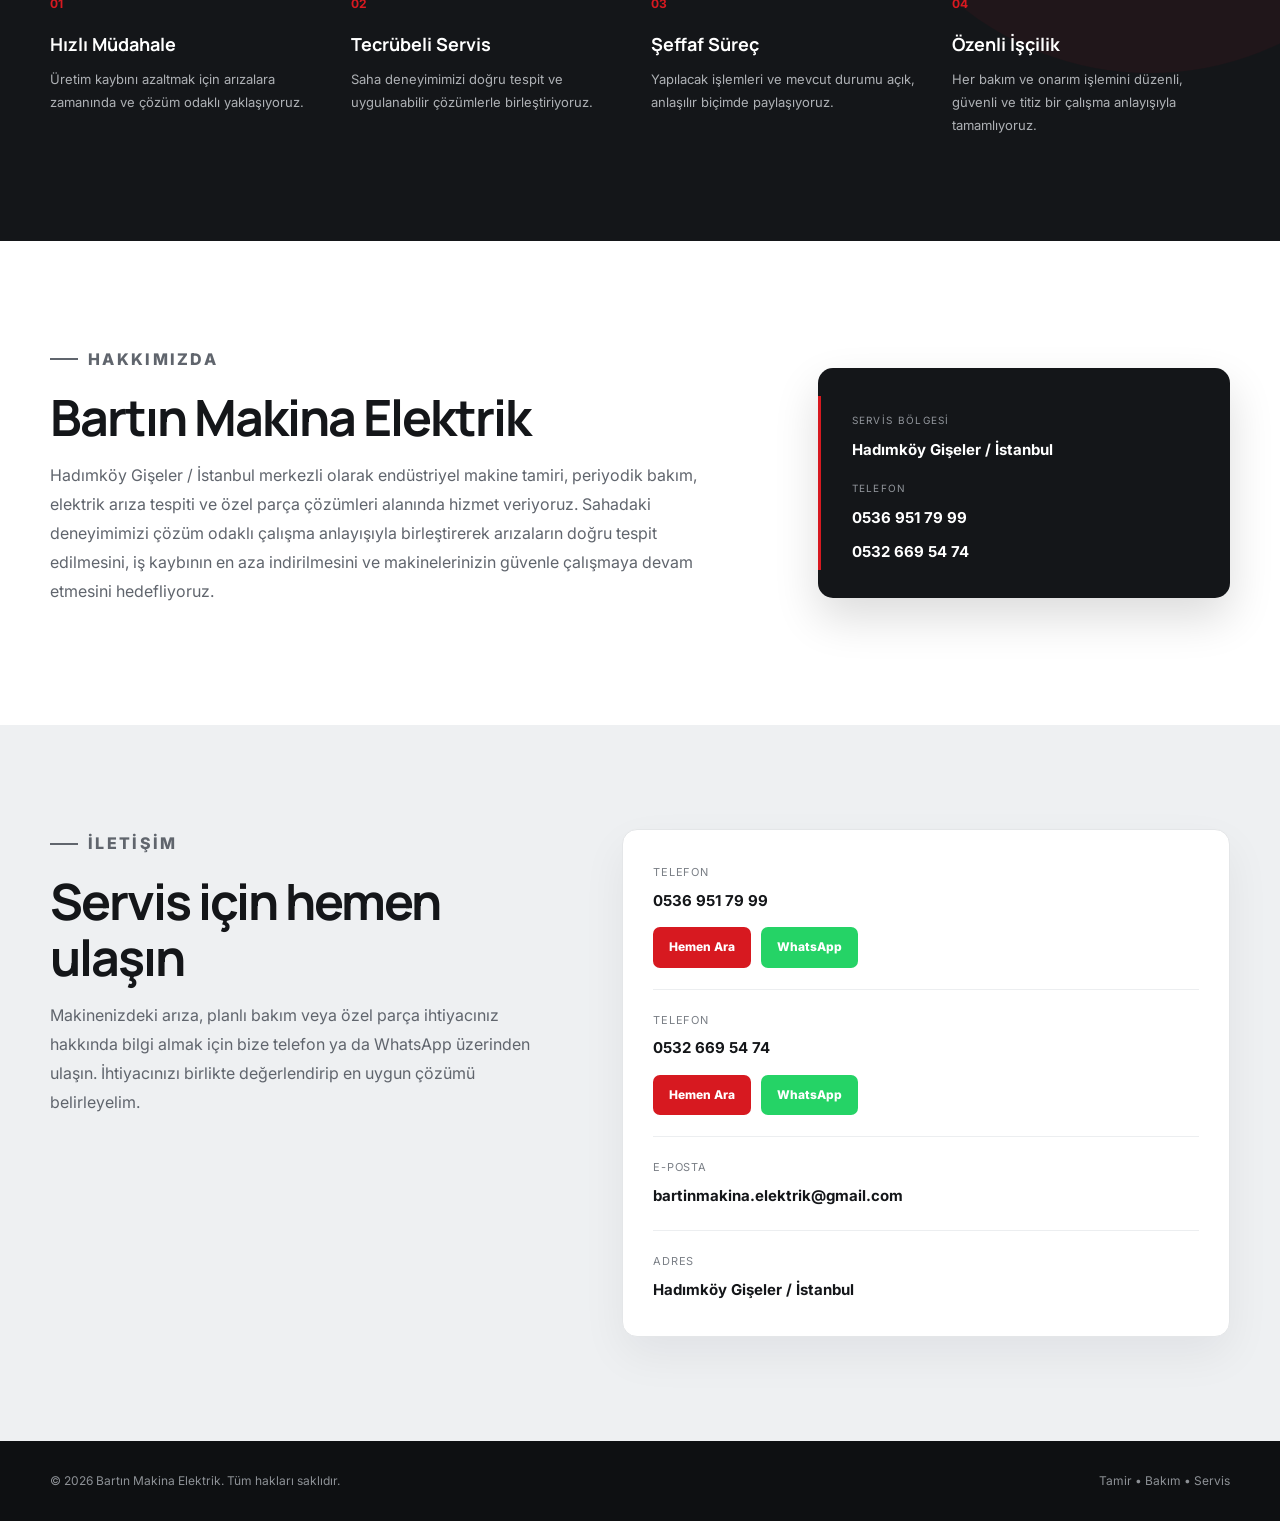
==== commit e72f79f7: "Ürün isimleri güncellendi" ====
--- a/index.html
+++ b/index.html
@@ -7,7 +7,7 @@
   <title>Bartın Makina Elektrik | Tamir - Bakım - Servis</title>
   <link rel="preconnect" href="https://fonts.googleapis.com">
   <link rel="preconnect" href="https://fonts.gstatic.com" crossorigin>
-  <link href="https://fonts.googleapis.com/css2?family=Inter:wght@400;500;600;700;800&display=swap" rel="stylesheet">
+  <link href="https://fonts.googleapis.com/css2?family=Inter:wght@400;500;600;700;800&family=Manrope:wght@600;700;800&display=swap" rel="stylesheet">
   <link rel="stylesheet" href="style.css" />
 </head>
 <body>
@@ -40,7 +40,7 @@
         <p class="eyebrow">BARTIN MAKİNA ELEKTRİK</p>
         <h1>Makineniz Durmasın,<br>İşiniz Aksamasın.</h1>
         <p class="hero-text">
-          Profesyonel tamir, bakım ve servis çözümleriyle arızalara hızlı müdahale ediyoruz.
+          Endüstriyel makineleriniz için arıza tespiti, bakım, onarım ve özel parça çözümlerini tek noktada sunuyor; üretiminizin kesintisiz devam etmesi için hızlı ve güvenilir destek sağlıyoruz.
         </p>
         <div class="hero-actions">
           <a class="btn btn-primary" href="tel:+905369517999">Hemen Ara</a>
@@ -49,6 +49,14 @@
       </div>
     </section>
 
+    <section class="trust-strip" aria-label="Hizmet avantajları">
+      <div class="container trust-grid">
+        <div><strong>Hızlı Müdahale</strong><span>Arızalara çözüm odaklı yaklaşım</span></div>
+        <div><strong>Yerinde Servis</strong><span>Uygun durumlarda sahada destek</span></div>
+        <div><strong>Özel Çözümler</strong><span>İhtiyaca uygun parça ve kart üretimi</span></div>
+      </div>
+    </section>
+
    <!-- HİZMETLER -->
 <section id="hizmetler" class="section">
     <div class="container">
@@ -56,7 +64,7 @@
         <div class="section-head">
             <p class="eyebrow">HİZMETLERİMİZ</p>
             <h2>İşinizi aksatmadan teknik çözüm</h2>
-            <p>İhtiyaca göre tamir, bakım ve servis desteği sunuyoruz.</p>
+            <p>Arızanın kaynağını doğru tespit ediyor, makinenizin performansını ve çalışma sürekliliğini koruyan kapsamlı teknik servis desteği sunuyoruz.</p>
         </div>
 
         <div class="grid services">
@@ -64,37 +72,37 @@
             <article class="card">
                 <div class="icon">01</div>
                 <h3>Makine Tamiri</h3>
-                <p>Arıza tespiti ve onarım işlemlerinde hızlı ve güvenilir müdahale.</p>
+                <p>Mekanik ve elektriksel arızaları dikkatle analiz ediyor, doğru onarım yöntemiyle makinenizi yeniden güvenle çalışır hale getiriyoruz.</p>
             </article>
 
             <article class="card">
                 <div class="icon">02</div>
                 <h3>Periyodik Bakım</h3>
-                <p>Makine ömrünü uzatmaya yönelik düzenli kontrol ve bakım hizmetleri.</p>
+                <p>Plansız duruşların önüne geçmek ve ekipman ömrünü uzatmak için düzenli kontrol, temizlik ve bakım uygulamaları gerçekleştiriyoruz.</p>
             </article>
 
             <article class="card">
                 <div class="icon">03</div>
                 <h3>Elektrik Arıza Tespiti</h3>
-                <p>Elektriksel sorunların kontrolü, arıza tespiti ve çözümü.</p>
+                <p>Elektrik panosu, bağlantı ve kontrol sistemlerindeki sorunları ölçüm ve kontrollerle belirleyerek güvenli çözüm sağlıyoruz.</p>
             </article>
 
             <article class="card">
                 <div class="icon">04</div>
                 <h3>Yerinde Servis</h3>
-                <p>Uygun durumlarda sahada müdahale ve teknik servis desteği.</p>
+                <p>Taşınması güç makineler için uygun koşullarda işletmenize gelerek hızlı arıza tespiti ve yerinde teknik müdahale sunuyoruz.</p>
             </article>
 
             <article class="card">
                 <div class="icon">05</div>
                 <h3>Parça Değişimi</h3>
-                <p>Arızalı veya yıpranmış parçaların uygun parçalarla değiştirilmesi.</p>
+                <p>Yıpranmış veya arızalı bileşenleri sistemle uyumlu parçalarla değiştiriyor, bağlantı ve çalışma kontrollerini tamamlıyoruz.</p>
             </article>
 
             <article class="card">
                 <div class="icon">06</div>
                 <h3>Teknik Destek</h3>
-                <p>Bakım ve arıza süreçlerinde ihtiyaç duyulan teknik yönlendirme.</p>
+                <p>Bakım, parça seçimi ve arıza süreçlerinde ihtiyacınıza özel değerlendirme yaparak uygulanabilir teknik yönlendirme sağlıyoruz.</p>
             </article>
 
         </div>
@@ -109,7 +117,7 @@
         <div class="section-head">
             <p class="eyebrow">ÜRÜNLERİMİZ</p>
             <h2>Elektronik Kart Çözümlerimiz</h2>
-            <p>Makine ve otomasyon sistemleri için üretilen röle ve kontrol kartlarımız.</p>
+            <p>Makine ve otomasyon sistemlerinin farklı ihtiyaçlarına yönelik röle kartları, kontrol ekipmanları ve özel imalat parçaları sunuyoruz.</p>
         </div>
 
         <div class="products-grid">
@@ -177,11 +185,11 @@
             </article>
 <article class="product-card">
     <div class="product-image">
-        <img src="./telemecanique-limit-switch.jpg" alt="Endüstriyel Limit Switch">
+        <img src="./telemecanique-limit-switch.jpg" alt="AKON VENTİL PNÖMATİK">
     </div>
     <div class="product-content">
         <span class="product-tag">LİMİT SWITCH</span>
-        <h3>Endüstriyel Limit Switch</h3>
+        <h3>AKON VENTİL PNÖMATİK</h3>
         <p>Makine ve otomasyon sistemlerinde konum ve hareket kontrolü için limit switch çözümü.</p>
         <a href="https://wa.me/905369517999" target="_blank" class="product-btn">
             WhatsApp'tan Bilgi Al
@@ -191,11 +199,11 @@
 
 <article class="product-card">
     <div class="product-image">
-        <img src="./sg15-pnomatik.jpg" alt="Telemecanique Limit Switch">
+        <img src="./sg15-pnomatik.jpg" alt="MEP 123 SİVİÇ">
     </div>
     <div class="product-content">
         <span class="product-tag">TELEMECANIQUE</span>
-        <h3>Telemecanique Limit Switch</h3>
+        <h3>MEP 123 SİVİÇ</h3>
         <p>Endüstriyel makinelerde konum algılama ve hareket kontrolü için limit switch.</p>
         <a href="https://wa.me/905369517999" target="_blank" class="product-btn">
             WhatsApp'tan Bilgi Al
@@ -205,11 +213,11 @@
 
 <article class="product-card">
     <div class="product-image">
-        <img src="./limit-switch.jpg" alt="SG15 Komple Pnömatik">
+        <img src="./limit-switch.jpg" alt="BASINÇ ŞARTELİ">
     </div>
     <div class="product-content">
         <span class="product-tag">PNÖMATİK</span>
-        <h3>SG15 Komple Pnömatik</h3>
+        <h3>BASINÇ ŞARTELİ</h3>
         <p>Makine ve otomasyon uygulamaları için komple pnömatik mekanizma çözümü.</p>
         <a href="https://wa.me/905369517999" target="_blank" class="product-btn">
             WhatsApp'tan Bilgi Al
@@ -219,12 +227,12 @@
 <!-- ÜRÜN 7 -->
 <article class="product-card">
     <div class="product-image">
-        <img src="./urun-7.jpeg" alt="Pnömatik Valf Grubu">
+        <img src="./urun-7.jpeg" alt="YAN KIZAK KESTAMİT ÇEŞİTLERİ">
     </div>
 
     <div class="product-content">
         <span class="product-tag">PNÖMATİK</span>
-        <h3>Pnömatik Valf Grubu</h3>
+        <h3>YAN KIZAK KESTAMİT ÇEŞİTLERİ</h3>
         <p>Endüstriyel makineler için pnömatik kontrol ve valf grubu çözümü.</p>
 
         <a href="https://wa.me/905369517999" target="_blank" class="product-btn">
@@ -237,12 +245,12 @@
 <!-- ÜRÜN 8 -->
 <article class="product-card">
     <div class="product-image">
-        <img src="./urun-8.jpeg" alt="Özel Metal Parça">
+        <img src="./urun-8.jpeg" alt="12-24 V DC BOBİNLİ 4 VALF">
     </div>
 
     <div class="product-content">
         <span class="product-tag">ÖZEL ÜRETİM</span>
-        <h3>Özel Metal Parça</h3>
+        <h3>12-24 V DC BOBİNLİ 4 VALF</h3>
         <p>Makine ve endüstriyel uygulamalar için özel ölçülerde parça çözümleri.</p>
 
         <a href="https://wa.me/905369517999" target="_blank" class="product-btn">
@@ -255,12 +263,12 @@
 <!-- ÜRÜN 9 -->
 <article class="product-card">
     <div class="product-image">
-        <img src="./urun-9.jpeg" alt="Endüstriyel Kauçuk Profil">
+        <img src="./urun-9.jpeg" alt="İŞÇİ BASAMAĞI">
     </div>
 
     <div class="product-content">
         <span class="product-tag">KAUÇUK</span>
-        <h3>Endüstriyel Kauçuk Profil</h3>
+        <h3>İŞÇİ BASAMAĞI</h3>
         <p>Makine uygulamalarına yönelik dayanıklı kauçuk profil ve conta çözümleri.</p>
 
         <a href="https://wa.me/905369517999" target="_blank" class="product-btn">
@@ -273,12 +281,12 @@
 <!-- ÜRÜN 10 -->
 <article class="product-card">
     <div class="product-image">
-        <img src="./urun-10.jpeg" alt="Özel İşlenmiş Plastik Parça">
+        <img src="./urun-10.jpeg" alt="SIZDIRMAZLIK LASTİĞİ">
     </div>
 
     <div class="product-content">
         <span class="product-tag">ÖZEL İMALAT</span>
-        <h3>Özel İşlenmiş Plastik Parça</h3>
+        <h3>SIZDIRMAZLIK LASTİĞİ</h3>
         <p>Makine sistemleri için ihtiyaca ve ölçüye uygun özel plastik parça üretimi.</p>
 
         <a href="https://wa.me/905369517999" target="_blank" class="product-btn">
@@ -291,12 +299,12 @@
 <!-- ÜRÜN 11 -->
 <article class="product-card">
     <div class="product-image">
-        <img src="./urun-11.jpeg" alt="Endüstriyel Plastik Makine Parçası">
+        <img src="./urun-11.jpeg" alt="150x40x20 KESTAMİT ÇEŞİTLERİ">
     </div>
 
     <div class="product-content">
         <span class="product-tag">MAKİNE PARÇASI</span>
-        <h3>Endüstriyel Plastik Makine Parçası</h3>
+        <h3>150x40x20 KESTAMİT ÇEŞİTLERİ</h3>
         <p>Makine ve otomasyon sistemleri için özel işlenmiş dayanıklı parça çözümü.</p>
 
         <a href="https://wa.me/905369517999" target="_blank" class="product-btn">
@@ -307,12 +315,12 @@
 <!-- ÜRÜN 12 -->
 <article class="product-card">
     <div class="product-image">
-        <img src="./urun-12.jpeg" alt="Özel Üretim Metal Parçalar">
+        <img src="./urun-12.jpeg" alt="SIKIŞTIRMA KÜREĞİ MİL ÇEŞİTLERİ">
     </div>
 
     <div class="product-content">
         <span class="product-tag">ÖZEL ÜRETİM</span>
-        <h3>Özel Üretim Metal Parçalar</h3>
+        <h3>SIKIŞTIRMA KÜREĞİ MİL ÇEŞİTLERİ</h3>
         <p>Makine ve endüstriyel uygulamalar için özel ölçülerde metal parça çözümleri.</p>
 
         <a href="https://wa.me/905369517999"
@@ -330,14 +338,14 @@
       <div class="container">
         <div class="section-head light">
           <p class="eyebrow">NEDEN BİZ?</p>
-          <h2>Güvenilir servis, hızlı çözüm</h2>
+          <h2>Her müdahalede güven, özen ve süreklilik</h2>
         </div>
 
         <div class="grid advantages">
-          <div class="advantage"><strong>01</strong><h3>Hızlı Müdahale</h3><p>Arızalara vakit kaybetmeden çözüm odaklı yaklaşım.</p></div>
-          <div class="advantage"><strong>02</strong><h3>Tecrübeli Servis</h3><p>Sahada pratik ve profesyonel çalışma anlayışı.</p></div>
-          <div class="advantage"><strong>03</strong><h3>Güvenilir Hizmet</h3><p>İşin durumunu açık ve anlaşılır şekilde paylaşan süreç.</p></div>
-          <div class="advantage"><strong>04</strong><h3>Profesyonel Yaklaşım</h3><p>Tamir ve bakım işlemlerinde düzenli, özenli hizmet.</p></div>
+          <div class="advantage"><strong>01</strong><h3>Hızlı Müdahale</h3><p>Üretim kaybını azaltmak için arızalara zamanında ve çözüm odaklı yaklaşıyoruz.</p></div>
+          <div class="advantage"><strong>02</strong><h3>Tecrübeli Servis</h3><p>Saha deneyimimizi doğru tespit ve uygulanabilir çözümlerle birleştiriyoruz.</p></div>
+          <div class="advantage"><strong>03</strong><h3>Şeffaf Süreç</h3><p>Yapılacak işlemleri ve mevcut durumu açık, anlaşılır biçimde paylaşıyoruz.</p></div>
+          <div class="advantage"><strong>04</strong><h3>Özenli İşçilik</h3><p>Her bakım ve onarım işlemini düzenli, güvenli ve titiz bir çalışma anlayışıyla tamamlıyoruz.</p></div>
         </div>
       </div>
     </section>
@@ -348,8 +356,8 @@
           <p class="eyebrow">HAKKIMIZDA</p>
           <h2>Bartın Makina Elektrik</h2>
           <p>
-            Hadımköy Gişeler / İstanbul bölgesinde makine tamiri, bakım ve servis alanında hizmet veriyoruz.
-            Amacımız arızalara hızlı müdahale ederek iş kaybını en aza indirmek ve müşterilerimize güvenilir teknik destek sunmaktır.
+            Hadımköy Gişeler / İstanbul merkezli olarak endüstriyel makine tamiri, periyodik bakım, elektrik arıza tespiti ve özel parça çözümleri alanında hizmet veriyoruz.
+            Sahadaki deneyimimizi çözüm odaklı çalışma anlayışıyla birleştirerek arızaların doğru tespit edilmesini, iş kaybının en aza indirilmesini ve makinelerinizin güvenle çalışmaya devam etmesini hedefliyoruz.
           </p>
           
         </div>
@@ -369,7 +377,7 @@
         <div>
           <p class="eyebrow">İLETİŞİM</p>
           <h2>Servis için hemen ulaşın</h2>
-          <p>Arızanız veya bakım ihtiyacınız için telefon ya da WhatsApp üzerinden iletişime geçebilirsiniz.</p>
+          <p>Makinenizdeki arıza, planlı bakım veya özel parça ihtiyacınız hakkında bilgi almak için bize telefon ya da WhatsApp üzerinden ulaşın. İhtiyacınızı birlikte değerlendirip en uygun çözümü belirleyelim.</p>
         </div>
 
        <div class="contact-card">
--- a/style.css
+++ b/style.css
@@ -1,488 +1,13 @@
-*{box-sizing:border-box;margin:0;padding:0}
-html{scroll-behavior:smooth}
-body{font-family:Inter,Arial,sans-serif;background:#f7f7f7;color:#161616;line-height:1.6}
-a{text-decoration:none;color:inherit}
-.container{width:min(1120px,calc(100% - 40px));margin:auto}
-.header{position:sticky;top:0;z-index:50;background:rgba(16,16,16,.96);backdrop-filter:blur(8px);border-bottom:1px solid rgba(255,255,255,.08)}
-.nav{height:76px;display:flex;align-items:center;justify-content:space-between}
-.brand{display:flex;align-items:center;gap:12px;color:white}
-.brand-mark{width:48px;height:48px;border:3px solid #d71920;border-radius:50%;display:grid;place-items:center;font-size:12px;font-weight:800}
-.brand strong{display:block;font-size:15px}
-.brand span{display:block;color:#aaa;font-size:12px;margin-top:2px}
-.menu{display:flex;gap:28px}
-.menu a{color:#ddd;font-size:14px;font-weight:600}
-.menu a:hover{color:white}
-.menu-btn{display:none;background:none;border:0;color:white;font-size:24px;cursor:pointer}
-.hero{min-height:650px;position:relative;display:flex;align-items:center;background:
-linear-gradient(90deg,#101010 0%,rgba(16,16,16,.92) 42%,rgba(16,16,16,.50) 100%),
-url('https://images.unsplash.com/photo-1504917595217-d4dc5ebe6122?auto=format&fit=crop&w=1800&q=85') center/cover}
-.hero-overlay{position:absolute;inset:0;background:linear-gradient(180deg,transparent,rgba(0,0,0,.2))}
-.hero-content{position:relative;z-index:2;color:white;padding:80px 0}
-.eyebrow{color:#d71920;font-size:13px;font-weight:800;letter-spacing:2px;margin-bottom:12px}
-.hero h1{font-size:clamp(46px,7vw,82px);line-height:1.02;letter-spacing:-3px;max-width:850px}
-.hero-text{font-size:19px;color:#d6d6d6;max-width:650px;margin:24px 0 30px}
-.hero-actions{display:flex;gap:14px;flex-wrap:wrap}
-.btn{display:inline-flex;align-items:center;justify-content:center;padding:14px 22px;border-radius:7px;font-weight:700}
-.btn-primary{background:#d71920;color:white}
-.btn-primary:hover{background:#b9161b}
-.btn-outline{border:1px solid rgba(255,255,255,.35);color:white;background:rgba(255,255,255,.06)}
-.section{padding:90px 0}
-.section-head{max-width:700px;margin-bottom:42px}
-.section-head h2,.about h2,.contact h2{font-size:clamp(32px,4vw,48px);line-height:1.1;letter-spacing:-1.5px;margin-bottom:14px}
-.section-head p:not(.eyebrow),.about p,.contact p{color:#666}
-.grid{display:grid;gap:20px}
-.services{grid-template-columns:repeat(3,1fr)}
-.card{background:white;border:1px solid #e7e7e7;padding:30px;border-radius:12px;transition:.2s ease}
-.card:hover{transform:translateY(-4px);box-shadow:0 14px 36px rgba(0,0,0,.08)}
-.icon{font-size:28px;margin-bottom:18px}
-.card h3{margin-bottom:9px}
-.card p{color:#6b6b6b;font-size:14px}
-.dark-section{background:#151515;color:white}
-.section-head.light p:not(.eyebrow){color:#aaa}
-.advantages{grid-template-columns:repeat(4,1fr)}
-.advantage{border-top:2px solid #d71920;padding-top:22px}
-.advantage strong{color:#d71920;font-size:13px}
-.advantage h3{margin:12px 0 8px}
-.advantage p{color:#aaa;font-size:14px}
-.about{display:grid;grid-template-columns:1.3fr .7fr;gap:70px;align-items:start}
-.about p{margin-bottom:16px}
-.note{font-size:13px}
-.info-box{background:#161616;color:white;border-radius:12px;padding:30px;display:grid;gap:8px}
-.info-box span{color:#999;font-size:12px;text-transform:uppercase;letter-spacing:1px;margin-top:8px}
-.info-box a{font-weight:700}
-.contact-section{background:#eee}
-.contact{display:grid;grid-template-columns:1fr 1fr;gap:60px;align-items:start}
-.contact-card{background:white;border-radius:12px;padding:10px 28px}
-.contact-card a,.contact-card div{display:block;padding:18px 0;border-bottom:1px solid #eee}
-.contact-card a:last-child,.contact-card div:last-child{border-bottom:0}
-.contact-card span{display:block;color:#888;font-size:12px;margin-bottom:4px}
-.contact-card strong{font-size:15px;word-break:break-word}
-.footer{background:#0f0f0f;color:#999;padding:28px 0;font-size:13px}
-.footer-inner{display:flex;justify-content:space-between;gap:20px}
-.whatsapp-float{position:fixed;right:22px;bottom:22px;width:56px;height:56px;border-radius:50%;display:grid;place-items:center;background:#25d366;color:white;font-weight:800;z-index:60;box-shadow:0 10px 25px rgba(0,0,0,.22)}
-@media (max-width:850px){
-  .menu-btn{display:block}
-  .menu{position:absolute;top:76px;left:0;right:0;background:#111;display:none;flex-direction:column;padding:20px}
-  .menu.open{display:flex}
-  .services{grid-template-columns:1fr 1fr}
-  .advantages{grid-template-columns:1fr 1fr}
-  .about,.contact{grid-template-columns:1fr}
-}
-@media (max-width:560px){
-  .container{width:min(100% - 28px,1120px)}
-  .hero{min-height:590px}
-  .hero h1{letter-spacing:-2px}
-  .hero-text{font-size:16px}
-  .services,.advantages{grid-template-columns:1fr}
-  .section{padding:68px 0}
-  .footer-inner{flex-direction:column}
-}
-.brand-logo {
-  width: 56px;
-  height: 56px;
-  object-fit: contain;
-  background: white;
-  border-radius: 50%;
-  padding: 3px;
-} 
-@media (max-width: 560px) {
-  .nav {
-    height: 68px;
-  }
-
-  .brand-logo {
-    width: 48px;
-    height: 48px;
-  }
-
-  .brand strong {
-    font-size: 14px;
-  }
-
-  .brand span {
-    font-size: 11px;
-  }
-
-  .hero {
-    min-height: 560px;
-  }
-
-  .hero-content {
-    padding: 55px 0;
-  }
-
-  .hero h1 {
-    font-size: 44px;
-    line-height: 1.05;
-  }
-
-  .hero-text {
-    font-size: 16px;
-    margin: 20px 0 24px;
-  }
-
-  .hero-actions {
-    gap: 10px;
-  }
-
-  .btn {
-    padding: 13px 17px;
-    font-size: 14px;
-  }
-
-  .whatsapp-float {
-    width: 52px;
-    height: 52px;
-    right: 16px;
-    bottom: 16px;
-  }
-} 
-/* İletişim butonları */
-.contact-item {
-  padding: 18px 0;
-  border-bottom: 1px solid #e5e5e5;
-}
-
-.contact-item span {
-  display: block;
-  color: #777;
-  font-size: 13px;
-  margin-bottom: 6px;
-}
-
-.contact-item strong {
-  display: block;
-  margin-bottom: 14px;
-}
-
-.contact-actions {
-  display: flex;
-  gap: 10px;
-  margin-top: 10px;
-}
-
-.contact-actions .contact-btn {
-  display: inline-flex;
-  align-items: center;
-  justify-content: center;
-
-  padding: 10px 16px;
-  border-radius: 7px;
-
-  font-size: 13px;
-  font-weight: 700;
-  text-decoration: none;
-  line-height: 1;
-
-  width: auto;
-  border: none;
-}
-
-.contact-actions .call-btn {
-  background: #e51b23;
-  color: #fff;
-}
-
-.contact-actions .whatsapp-btn {
-  background: #25d366;
-  color: #fff;
-}
-
-.contact-actions .contact-btn:hover {
-  transform: translateY(-1px);
-  opacity: 0.9;
-} 
-.services .card {
-  position: relative;
-  overflow: hidden;
-  border-top: 3px solid #d71920;
-}
-
-.services .icon {
-  width: 42px;
-  height: 42px;
-  display: flex;
-  align-items: center;
-  justify-content: center;
-
-  background: #151515;
-  color: #fff;
-
-  border-radius: 8px;
-  font-size: 13px;
-  font-weight: 800;
-  letter-spacing: 1px;
-
-  margin-bottom: 18px;
-}
-
-.services .card:hover {
-  transform: translateY(-6px);
-  box-shadow: 0 16px 35px rgba(0, 0, 0, 0.10);
-}
-
-.services .card:hover .icon {
-  background: #d71920;
-}
-/* =========================
-   ÜRÜNLERİMİZ
-========================= */
-
-.products-section {
-  background: #f5f5f5;
-}
-
-.products-grid {
-  display: grid;
-  grid-template-columns: repeat(3, 1fr);
-  gap: 24px;
-  margin-top: 40px;
-}
-
-.product-card {
-  background: #fff;
-  border: 1px solid #e3e3e3;
-  border-radius: 14px;
-  overflow: hidden;
-  transition: transform 0.25s ease, box-shadow 0.25s ease;
-}
-
-.product-card:hover {
-  transform: translateY(-6px);
-  box-shadow: 0 14px 35px rgba(0, 0, 0, 0.12);
-}
-
-.product-image {
-  width: 100%;
-  height: 280px;
-  background: #eee;
-  overflow: hidden;
-}
-
-.product-image img {
-  width: 100%;
-  height: 100%;
-  object-fit: contain;
-  display: block;
-  padding: 15px;
-}
-
-.product-info {
-  padding: 22px;
-}
-
-.product-info h3 {
-  margin: 0 0 10px;
-  font-size: 21px;
-}
-
-.product-info p {
-  margin: 0;
-  color: #666;
-  line-height: 1.6;
-}
-
-/* TELEFON */
-@media (max-width: 800px) {
-  .products-grid {
-    grid-template-columns: 1fr;
-  }
-
-  .product-image {
-    height: 300px;
-  }
-}
-/* =========================
-   ÜRÜNLERİMİZ
-========================= */
-
-.products-section {
-  background: #f5f5f5;
-}
-
-.products-grid {
-  display: grid;
-  grid-template-columns: repeat(3, 1fr);
-  gap: 24px;
-  margin-top: 40px;
-}
-
-.product-card {
-  background: #fff;
-  border: 1px solid #e3e3e3;
-  border-radius: 14px;
-  overflow: hidden;
-  transition: transform 0.25s ease, box-shadow 0.25s ease;
-}
-
-.product-card:hover {
-  transform: translateY(-6px);
-  box-shadow: 0 14px 35px rgba(0, 0, 0, 0.12);
-}
-
-.product-image {
-  width: 100%;
-  height: 280px;
-  background: #eee;
-  overflow: hidden;
-}
-
-.product-image img {
-  width: 100%;
-  height: 100%;
-  object-fit: contain;
-  display: block;
-  padding: 15px;
-}
-
-.product-info {
-  padding: 22px;
-}
-
-.product-info h3 {
-  margin: 0 0 10px;
-  font-size: 21px;
-}
-
-.product-info p {
-  margin: 0;
-  color: #666;
-  line-height: 1.6;
-}
-
-/* TELEFON */
-@media (max-width: 800px) {
-  .products-grid {
-    grid-template-columns: 1fr;
-  }
-
-  .product-image {
-    height: 300px;
-  }
-}
-/* =========================
-   ÜRÜNLERİMİZ
-========================= */
-
-.products-section {
-    background: #f5f5f5;
-}
-
-.products-grid {
-    display: grid;
-    grid-template-columns: repeat(3, 1fr);
-    gap: 24px;
-    margin-top: 40px;
-}
-
-.product-card {
-    background: #ffffff;
-    border: 1px solid #e5e5e5;
-    border-radius: 14px;
-    overflow: hidden;
-    transition: transform 0.25s ease, box-shadow 0.25s ease;
-}
-
-.product-card:hover {
-    transform: translateY(-6px);
-    box-shadow: 0 18px 40px rgba(0, 0, 0, 0.10);
-}
-
-.product-image {
-    height: 340px;
-    padding: 18px;
-    background: #eeeeee;
-    display: flex;
-    align-items: center;
-    justify-content: center;
-}
-
-.product-image img {
-    width: 100%;
-    height: 100%;
-    object-fit: contain;
-    display: block;
-}
-
-.product-content {
-    padding: 24px;
-}
-
-.product-tag {
-    display: inline-block;
-    color: #d71920;
-    font-size: 12px;
-    font-weight: 800;
-    text-transform: uppercase;
-    letter-spacing: 1.2px;
-    margin-bottom: 10px;
-}
-
-.product-content h3 {
-    font-size: 22px;
-    margin: 0 0 12px;
-    color: #151515;
-}
-
-.product-content p {
-    color: #666666;
-    font-size: 14px;
-    line-height: 1.6;
-    margin: 0 0 22px;
-}
-
-.product-btn {
-    display: inline-flex;
-    align-items: center;
-    justify-content: center;
-    padding: 12px 18px;
-    background: #151515;
-    color: #ffffff;
-    text-decoration: none;
-    border-radius: 7px;
-    font-size: 13px;
-    font-weight: 700;
-    transition: 0.2s ease;
-}
-
-.product-btn:hover {
-    background: #d71920;
-}
-
-/* TABLET */
-@media (max-width: 850px) {
-    .products-grid {
-        grid-template-columns: 1fr;
-    }
-
-    .product-image {
-        height: 420px;
-    }
-}
-
-/* TELEFON */
-@media (max-width: 560px) {
-    .product-image {
-        height: 300px;
-    }
-
-    .product-content {
-        padding: 20px;
-    }
-}
-/* HEADER LOGO BOYUTU */
-.brand img {
-    width: 85px;
-    height: 85px;
-    object-fit: contain;
-}
-
-.header-inner {
-    min-height: 105px;
-}
-
-.brand {
-    display: flex;
-    align-items: center;
-    gap: 16px;
-}+:root{--red:#d71920;--red-dark:#b51218;--ink:#141619;--muted:#60656d;--line:#e4e6e8;--paper:#f6f7f8;--white:#fff;--green:#25d366;--shadow:0 18px 50px rgba(18,22,28,.09)}
+*{box-sizing:border-box;margin:0;padding:0}html{scroll-behavior:smooth;scroll-padding-top:86px}body{font-family:Inter,Arial,sans-serif;background:#fff;color:var(--ink);line-height:1.7;-webkit-font-smoothing:antialiased}a{text-decoration:none;color:inherit}img{max-width:100%}button,a{transition:all .22s ease}.container{width:min(1180px,calc(100% - 48px));margin:auto}
+.header{position:sticky;top:0;z-index:50;background:rgba(15,17,20,.96);backdrop-filter:blur(14px);border-bottom:1px solid rgba(255,255,255,.08);box-shadow:0 8px 30px rgba(0,0,0,.12)}.nav{height:84px;display:flex;align-items:center;justify-content:space-between}.brand{display:flex;align-items:center;gap:15px;color:#fff}.brand img,.brand-logo{width:66px;height:66px;object-fit:contain;background:#fff;border-radius:50%;padding:3px;box-shadow:0 0 0 3px rgba(255,255,255,.08)}.brand strong{display:block;font-family:Manrope,sans-serif;font-size:15px}.brand span{display:block;color:#aeb1b5;font-size:11px;letter-spacing:1.2px;text-transform:uppercase}.menu{display:flex;gap:32px}.menu a{position:relative;color:#d8dadd;font-size:13px;font-weight:700}.menu a:after{content:"";position:absolute;left:0;right:100%;bottom:-9px;height:2px;background:var(--red);transition:.22s}.menu a:hover{color:#fff}.menu a:hover:after{right:0}.menu-btn{display:none;background:none;border:0;color:#fff;font-size:25px;cursor:pointer}
+.hero{min-height:690px;position:relative;display:flex;align-items:center;background:linear-gradient(90deg,rgba(10,12,14,.98),rgba(10,12,14,.89) 48%,rgba(10,12,14,.38)),url('https://images.unsplash.com/photo-1504917595217-d4dc5ebe6122?auto=format&fit=crop&w=1800&q=85') center/cover}.hero:after{content:"";position:absolute;inset:0;background:linear-gradient(180deg,transparent 65%,rgba(0,0,0,.3))}.hero-overlay{position:absolute;inset:0;background-image:linear-gradient(rgba(255,255,255,.025) 1px,transparent 1px),linear-gradient(90deg,rgba(255,255,255,.025) 1px,transparent 1px);background-size:48px 48px}.hero-content{position:relative;z-index:2;color:#fff;padding:100px 0}.eyebrow{display:flex;align-items:center;gap:10px;color:var(--red);font-size:12px;font-weight:800;letter-spacing:2.3px;margin-bottom:15px}.eyebrow:before{content:"";width:28px;height:2px;background:currentColor}.hero h1,.section-head h2,.about h2,.contact h2{font-family:Manrope,sans-serif}.hero h1{font-size:clamp(46px,6.5vw,80px);line-height:1.04;letter-spacing:-3.2px;max-width:900px}.hero-text{font-size:18px;color:#d4d7da;max-width:710px;margin:27px 0 34px;line-height:1.75}.hero-actions{display:flex;gap:13px;flex-wrap:wrap}.btn{display:inline-flex;align-items:center;justify-content:center;min-height:52px;padding:13px 24px;border-radius:8px;font-size:14px;font-weight:800}.btn-primary{background:var(--red);color:#fff;box-shadow:0 10px 25px rgba(215,25,32,.25)}.btn-primary:hover{background:var(--red-dark);transform:translateY(-2px)}.btn-outline{border:1px solid rgba(255,255,255,.28);color:#fff;background:rgba(255,255,255,.06)}.btn-outline:hover{background:#fff;color:var(--ink);transform:translateY(-2px)}
+.trust-strip{border-bottom:1px solid var(--line)}.trust-grid{display:grid;grid-template-columns:repeat(3,1fr)}.trust-grid>div{padding:26px 34px;border-right:1px solid var(--line)}.trust-grid>div:first-child{padding-left:0}.trust-grid>div:last-child{border:0}.trust-grid strong,.trust-grid span{display:block}.trust-grid strong{font-family:Manrope,sans-serif;font-size:15px}.trust-grid span{color:var(--muted);font-size:12px}
+.section{padding:104px 0}.section-head{max-width:760px;margin-bottom:48px}.section-head h2,.about h2,.contact h2{font-size:clamp(32px,4vw,50px);line-height:1.12;letter-spacing:-2px;margin-bottom:16px}.section-head p:not(.eyebrow),.about p,.contact p{color:var(--muted);font-size:16px;line-height:1.8}.grid{display:grid;gap:22px}.services{grid-template-columns:repeat(3,1fr)}.card{position:relative;overflow:hidden;background:#fff;border:1px solid var(--line);padding:32px;border-radius:14px;transition:.25s}.services .card:before{content:"";position:absolute;left:0;top:0;width:100%;height:3px;background:var(--red)}.card:hover{transform:translateY(-6px);border-color:transparent;box-shadow:var(--shadow)}.services .icon{width:46px;height:46px;display:grid;place-items:center;background:var(--ink);color:#fff;border-radius:9px;font-size:12px;font-weight:800;letter-spacing:1px;margin-bottom:22px}.services .card:hover .icon{background:var(--red)}.card h3{font-family:Manrope,sans-serif;font-size:19px;margin-bottom:10px}.card p{color:var(--muted);font-size:14px;line-height:1.75}
+.products-section{background:var(--paper)}.products-grid{display:grid;grid-template-columns:repeat(3,1fr);gap:25px}.product-card{display:flex;flex-direction:column;background:#fff;border:1px solid var(--line);border-radius:15px;overflow:hidden;transition:.25s}.product-card:hover{transform:translateY(-6px);box-shadow:var(--shadow);border-color:transparent}.product-image{height:310px;padding:20px;background:linear-gradient(145deg,#f0f1f2,#fafafa);display:flex;align-items:center;justify-content:center;border-bottom:1px solid #eceef0}.product-image img{width:100%;height:100%;object-fit:contain;transition:transform .35s}.product-card:hover .product-image img{transform:scale(1.035)}.product-content{padding:26px;display:flex;flex-direction:column;align-items:flex-start;flex:1}.product-tag{color:var(--red);font-size:10px;font-weight:800;text-transform:uppercase;letter-spacing:1.4px;margin-bottom:11px}.product-content h3{font-family:Manrope,sans-serif;font-size:19px;line-height:1.4;margin-bottom:10px}.product-content p{color:var(--muted);font-size:13px;line-height:1.72;margin-bottom:22px}.product-btn{display:inline-flex;padding:11px 16px;background:var(--ink);color:#fff;border-radius:7px;font-size:12px;font-weight:800;margin-top:auto}.product-btn:hover{background:var(--red);transform:translateY(-1px)}
+.dark-section{position:relative;background:#141619;color:#fff;overflow:hidden}.dark-section:after{content:"";position:absolute;width:420px;height:420px;border-radius:50%;right:-170px;top:-190px;border:90px solid rgba(215,25,32,.06)}.dark-section .container{position:relative;z-index:1}.advantages{grid-template-columns:repeat(4,1fr)}.advantage{border-top:2px solid var(--red);padding:24px 8px 0 0}.advantage strong{color:var(--red);font-size:12px}.advantage h3{font-family:Manrope,sans-serif;margin:13px 0 9px;font-size:18px}.advantage p{color:#aeb1b5;font-size:13px;line-height:1.75}.about{display:grid;grid-template-columns:1.25fr .75fr;gap:80px;align-items:center}.about p{margin-bottom:16px}.info-box{position:relative;background:var(--ink);color:#fff;border-radius:15px;padding:34px;display:grid;gap:8px;box-shadow:0 20px 45px rgba(0,0,0,.14)}.info-box:before{content:"";position:absolute;left:0;top:28px;bottom:28px;width:3px;background:var(--red)}.info-box span{color:#92969c;font-size:10px;text-transform:uppercase;letter-spacing:1.3px;margin-top:10px}.info-box a,.info-box strong{font-size:15px;font-weight:700}
+.contact-section{background:#eef0f2}.contact{display:grid;grid-template-columns:.9fr 1.1fr;gap:75px;align-items:start}.contact-card{background:#fff;border-radius:15px;padding:12px 30px;border:1px solid var(--line);box-shadow:0 18px 45px rgba(18,22,28,.06)}.contact-card>a,.contact-card>div{display:block;padding:21px 0;border-bottom:1px solid #eceef0}.contact-card>*:last-child{border-bottom:0}.contact-card span{display:block;color:#7a7f86;font-size:11px;text-transform:uppercase;letter-spacing:.8px;margin-bottom:5px}.contact-card strong{font-size:15px;word-break:break-word}.contact-actions{display:flex!important;gap:10px;margin-top:13px;padding:0!important;border:0!important}.contact-actions .contact-btn{display:inline-flex;padding:10px 16px;border-radius:7px;font-size:12px;font-weight:800}.call-btn{background:var(--red);color:#fff}.whatsapp-btn{background:var(--green);color:#fff}.contact-actions .contact-btn:hover{transform:translateY(-2px);filter:brightness(.94)}
+.footer{background:#0e1012;color:#8d9196;padding:30px 0;font-size:12px}.footer-inner{display:flex;justify-content:space-between;gap:20px}.whatsapp-float{position:fixed;right:22px;bottom:22px;width:58px;height:58px;border-radius:50%;display:grid;place-items:center;background:var(--green);color:#fff;font-size:13px;font-weight:800;z-index:60;box-shadow:0 12px 28px rgba(0,0,0,.25)}.whatsapp-float:hover{transform:translateY(-3px) scale(1.03)}
+@media(max-width:900px){.menu-btn{display:block}.menu{position:absolute;top:84px;left:0;right:0;background:#111418;display:none;flex-direction:column;gap:0;padding:12px 24px 22px}.menu.open{display:flex}.menu a{width:100%;padding:12px 0}.menu a:after{display:none}.services,.products-grid{grid-template-columns:1fr 1fr}.advantages{grid-template-columns:1fr 1fr}.about,.contact{grid-template-columns:1fr;gap:45px}.trust-grid>div{padding:24px 18px}.product-image{height:300px}}
+@media(max-width:620px){.container{width:min(100% - 30px,1180px)}.nav{height:72px}.brand img,.brand-logo{width:52px;height:52px}.brand strong{font-size:13px}.brand span{font-size:9px}.menu{top:72px}.hero{min-height:620px}.hero-content{padding:70px 0}.hero h1{font-size:42px;letter-spacing:-2px}.hero-text{font-size:15px}.btn{width:100%}.trust-grid{grid-template-columns:1fr}.trust-grid>div,.trust-grid>div:first-child{padding:17px 0;border-right:0;border-bottom:1px solid var(--line)}.section{padding:76px 0}.services,.products-grid,.advantages{grid-template-columns:1fr}.product-image{height:300px}.contact-card{padding:8px 20px}.contact-actions{flex-wrap:wrap}.contact-actions .contact-btn{flex:1}.footer-inner{flex-direction:column;gap:5px}.whatsapp-float{width:54px;height:54px;right:16px;bottom:16px}}
+@media(prefers-reduced-motion:reduce){html{scroll-behavior:auto}*,*:before,*:after{transition:none!important}}
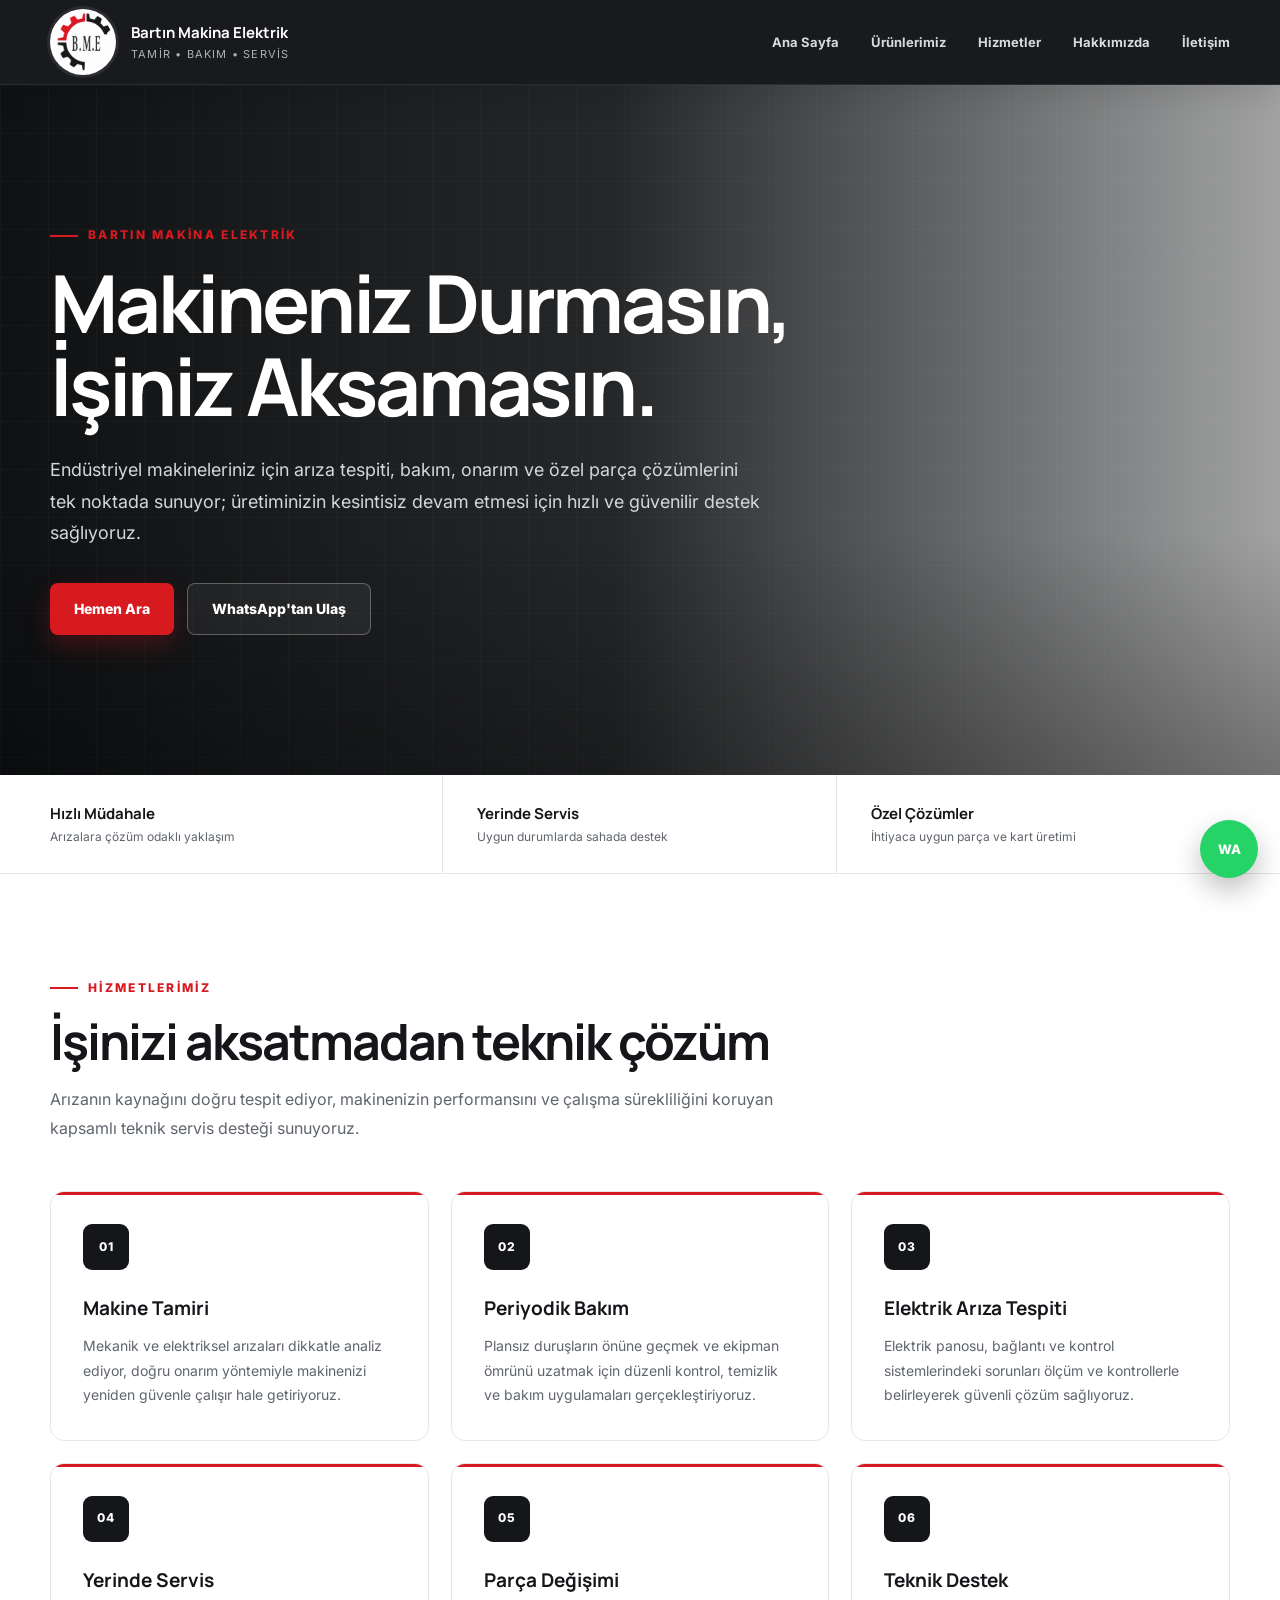
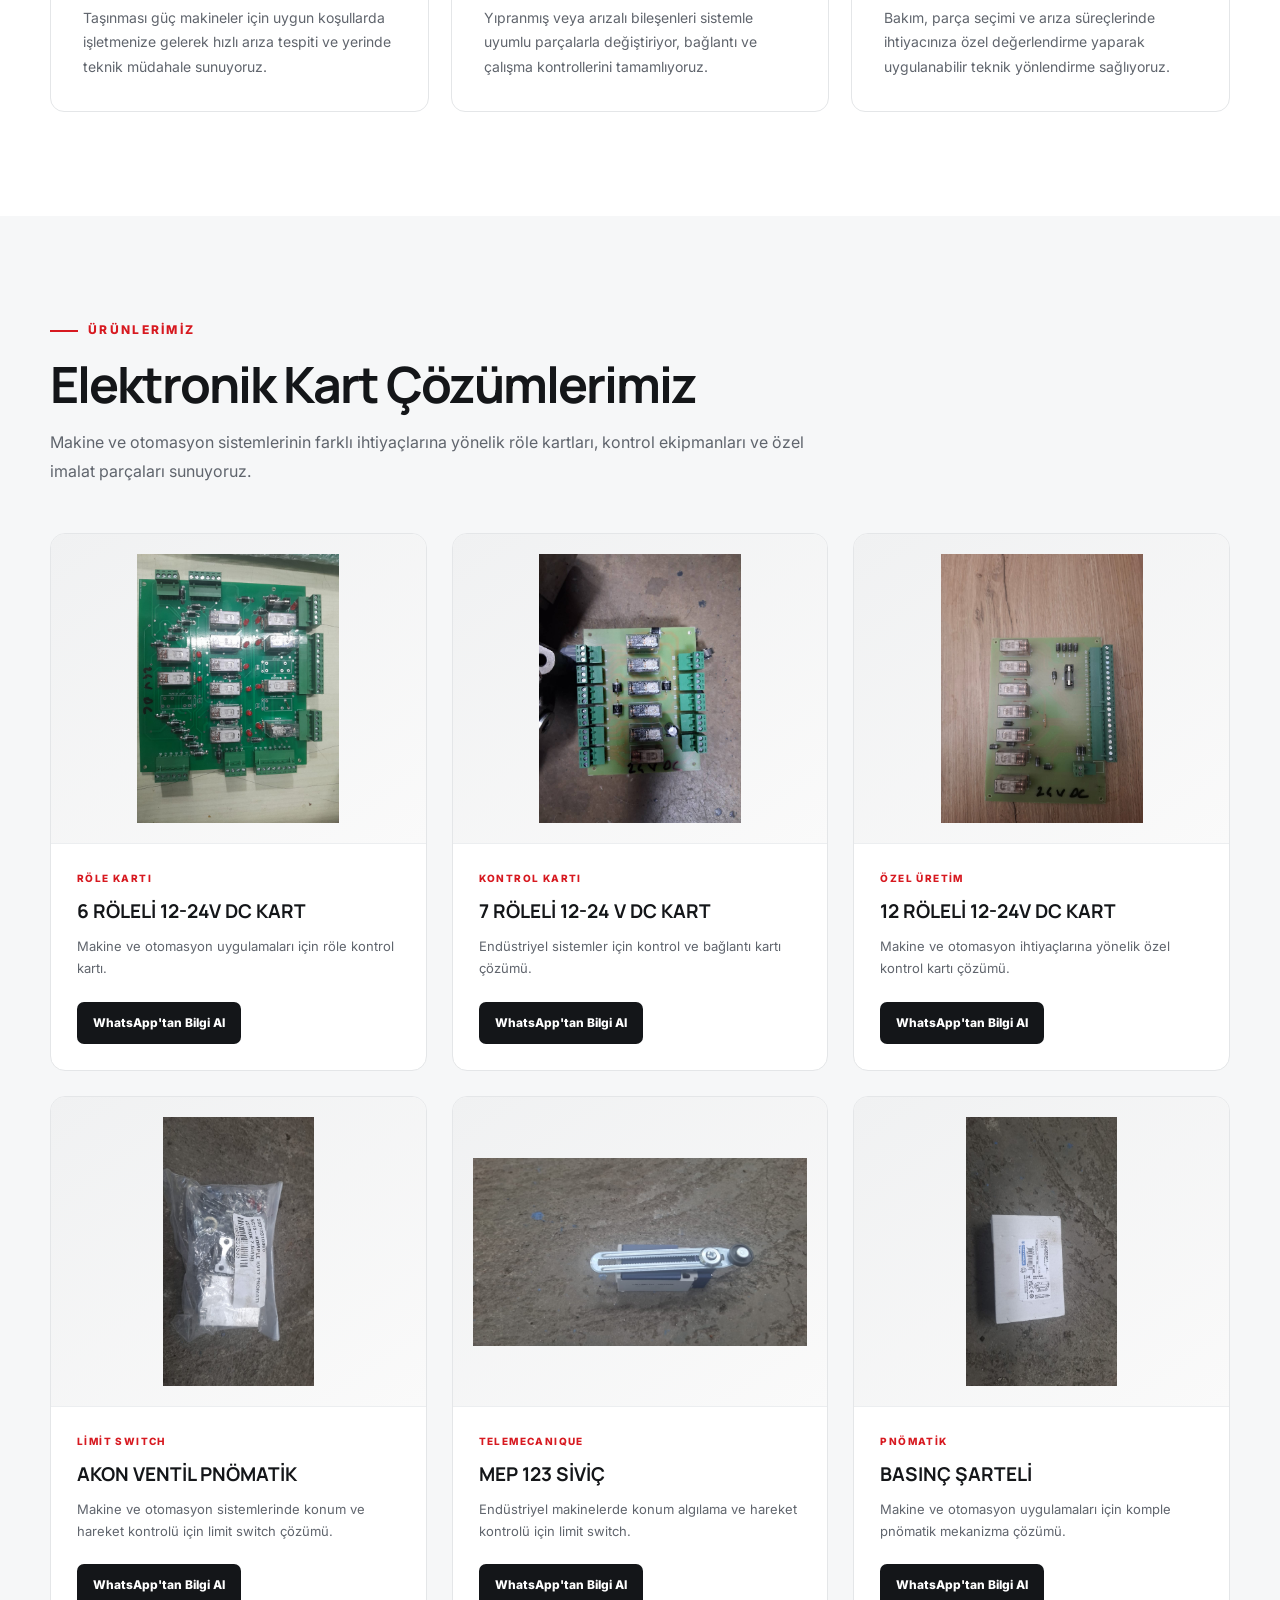
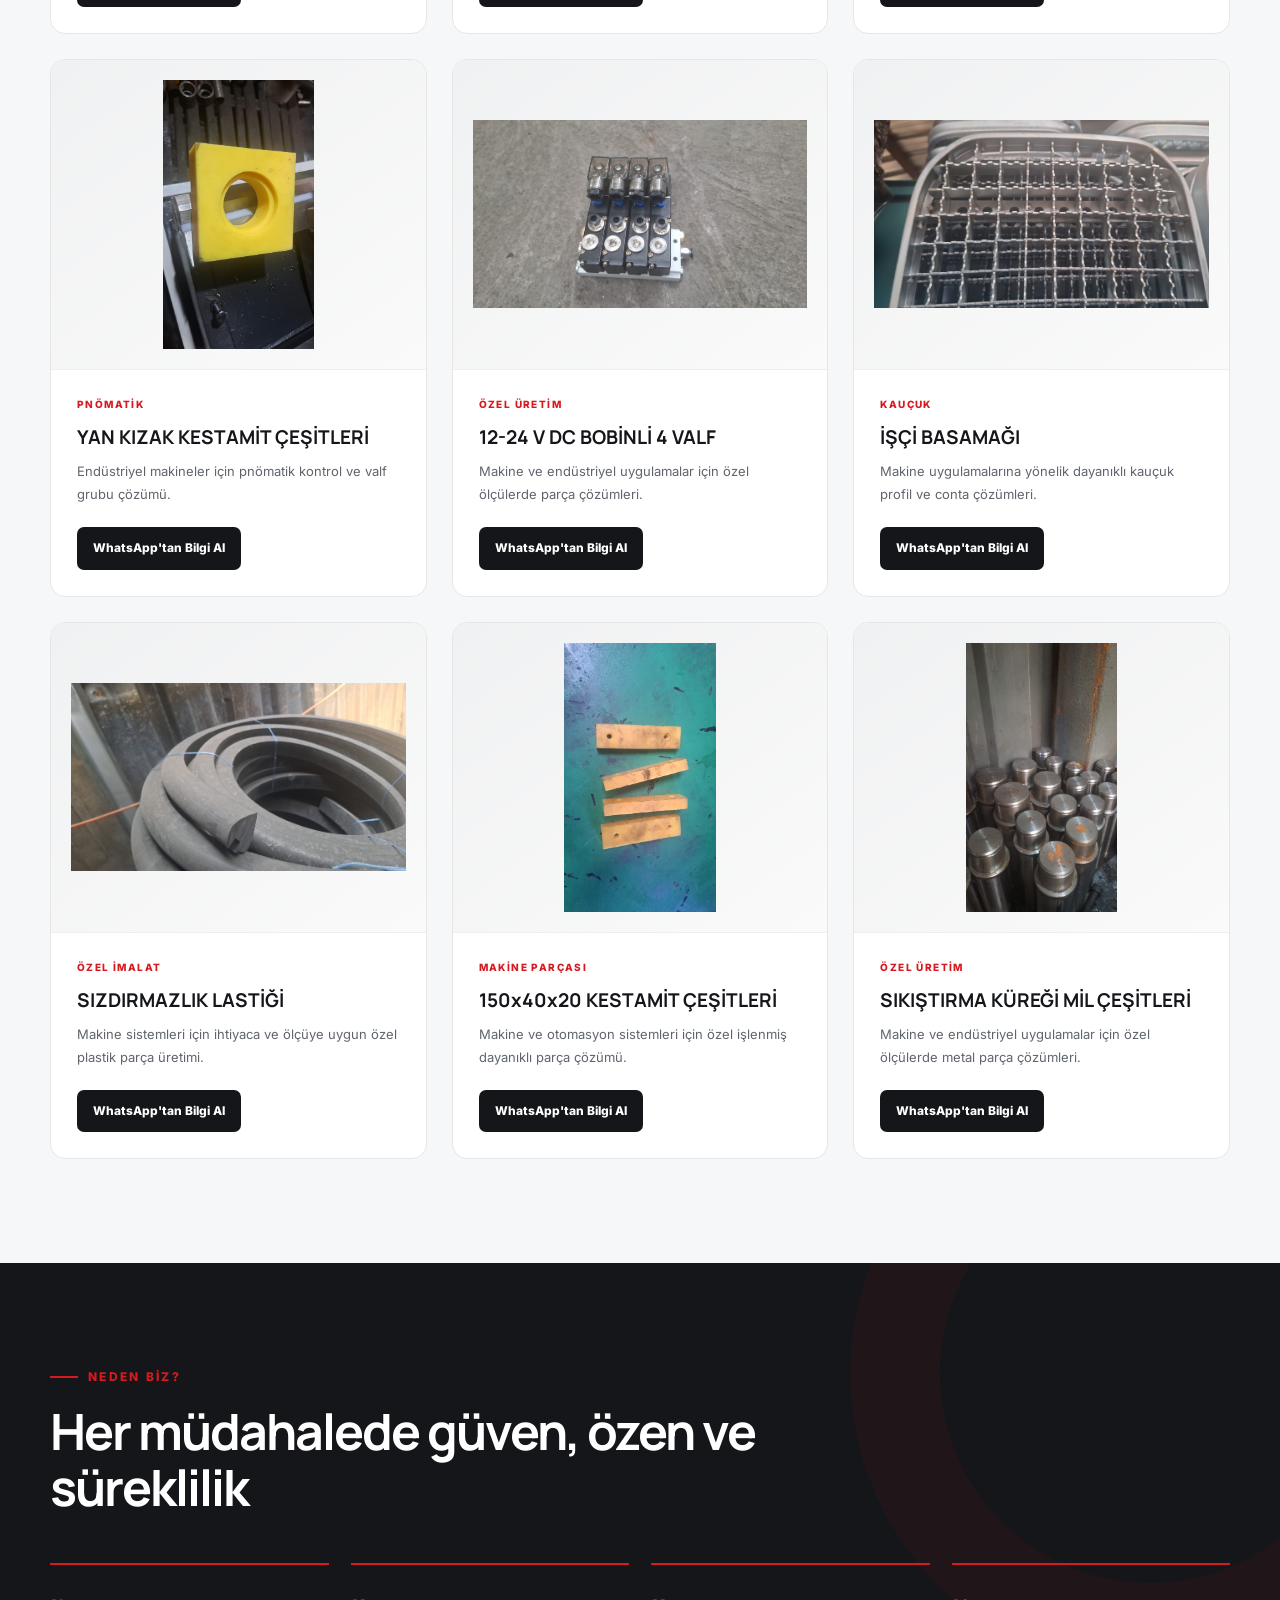
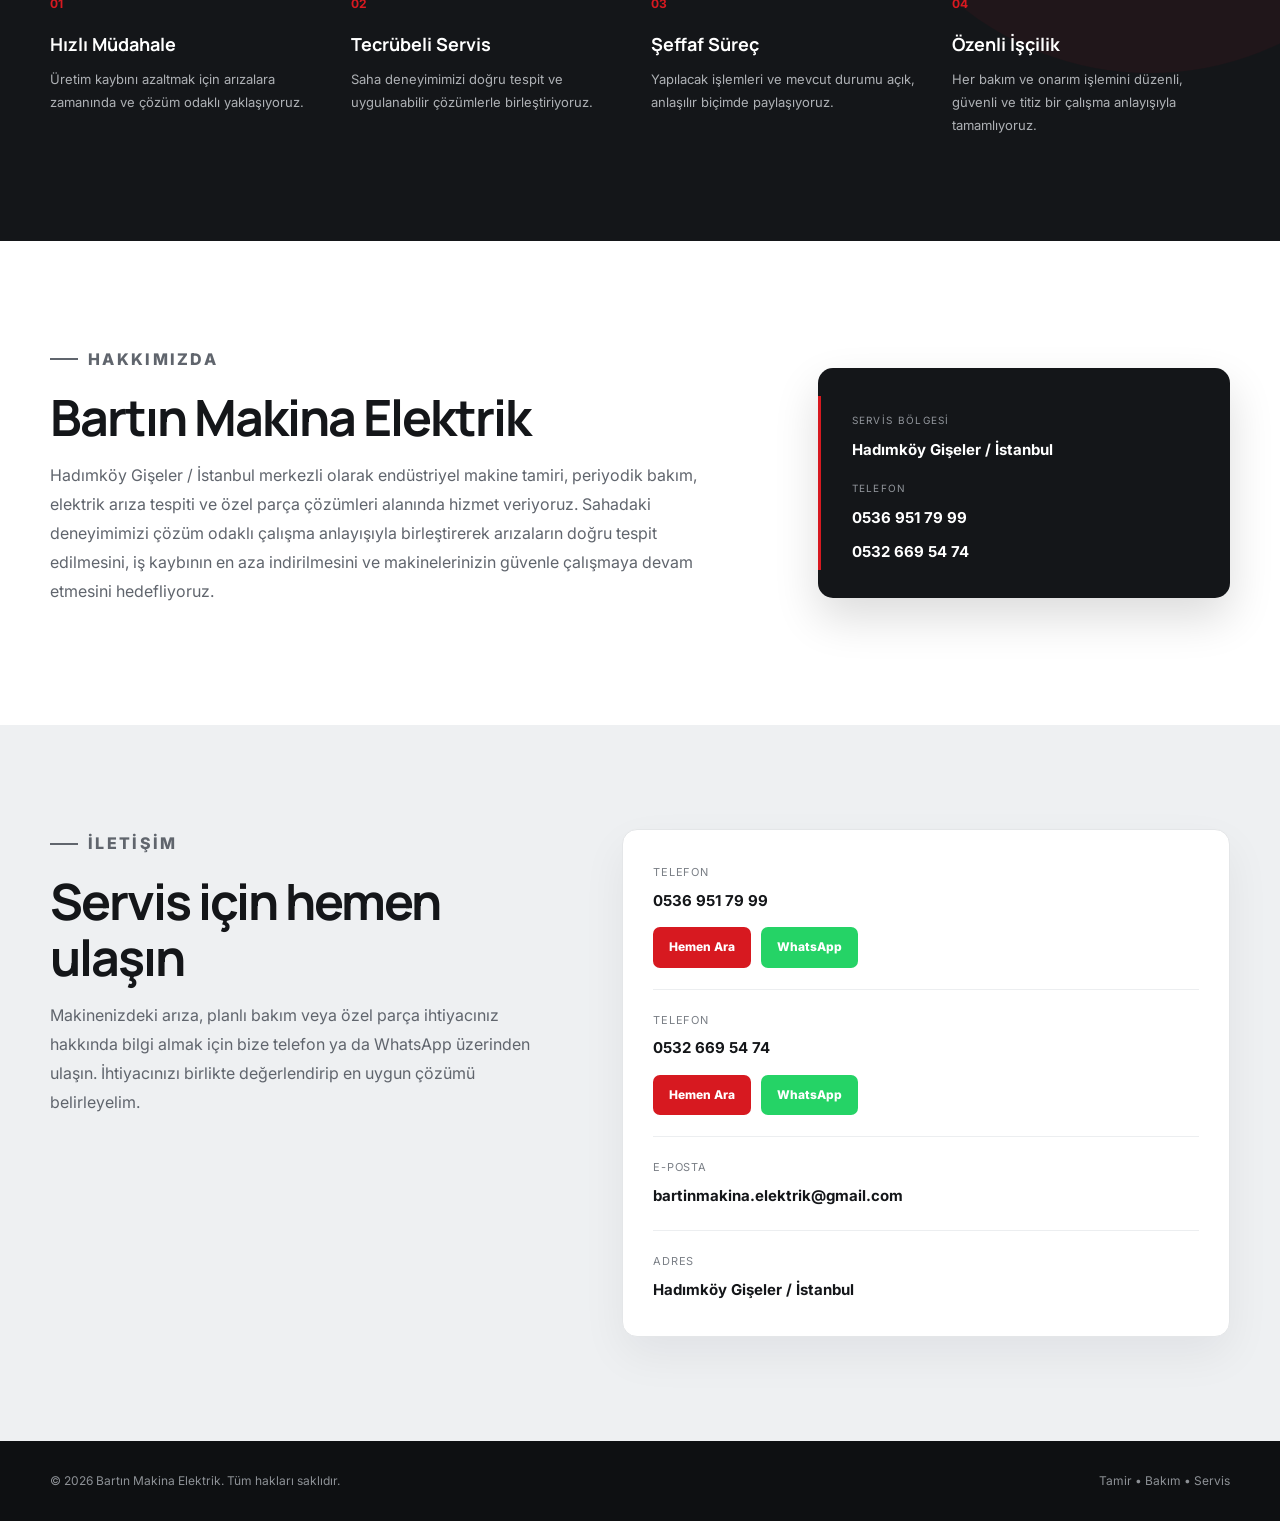
==== commit 4d9793ef: "Son ürün güncellemeleri" ====
--- a/index.html
+++ b/index.html
@@ -125,12 +125,12 @@
             <!-- ÜRÜN 1 -->
             <article class="product-card">
                 <div class="product-image">
-                    <img src="./roleli-kart.jpg" alt="7 Röleli 12-24 V DC Kart">
+                    <img src="./roleli-kart.jpg" alt="6 RÖLELİ 12-24V DC KART">
                 </div>
 
                 <div class="product-content">
                     <span class="product-tag">Röle Kartı</span>
-                    <h3>7 Röleli 12-24 V DC Kart</h3>
+                    <h3>6 RÖLELİ 12-24V DC KART</h3>
                     <p>Makine ve otomasyon uygulamaları için röle kontrol kartı.</p>
 
                     <a href="https://wa.me/905369517999"
@@ -146,12 +146,12 @@
             <!-- ÜRÜN 2 -->
             <article class="product-card">
                 <div class="product-image">
-                    <img src="./role-karti-2.jpg" alt="24 V DC Röle Kontrol Kartı">
+                    <img src="./role-karti-2.jpg" alt="7 RÖLELİ 12-24 V DC KART">
                 </div>
 
                 <div class="product-content">
                     <span class="product-tag">Kontrol Kartı</span>
-                    <h3>24 V DC Röle Kontrol Kartı</h3>
+                    <h3>7 RÖLELİ 12-24 V DC KART</h3>
                     <p>Endüstriyel sistemler için kontrol ve bağlantı kartı çözümü.</p>
 
                     <a href="https://wa.me/905369517999"
@@ -167,12 +167,12 @@
             <!-- ÜRÜN 3 -->
             <article class="product-card">
                 <div class="product-image">
-                    <img src="./role-karti-3.jpg" alt="Özel Üretim Röle Kontrol Kartı">
+                    <img src="./role-karti-3.jpg" alt="12 RÖLELİ 12-24V DC KART">
                 </div>
 
                 <div class="product-content">
                     <span class="product-tag">Özel Üretim</span>
-                    <h3>Özel Üretim Röle Kontrol Kartı</h3>
+                    <h3>12 RÖLELİ 12-24V DC KART</h3>
                     <p>Makine ve otomasyon ihtiyaçlarına yönelik özel kontrol kartı çözümü.</p>
 
                     <a href="https://wa.me/905369517999"
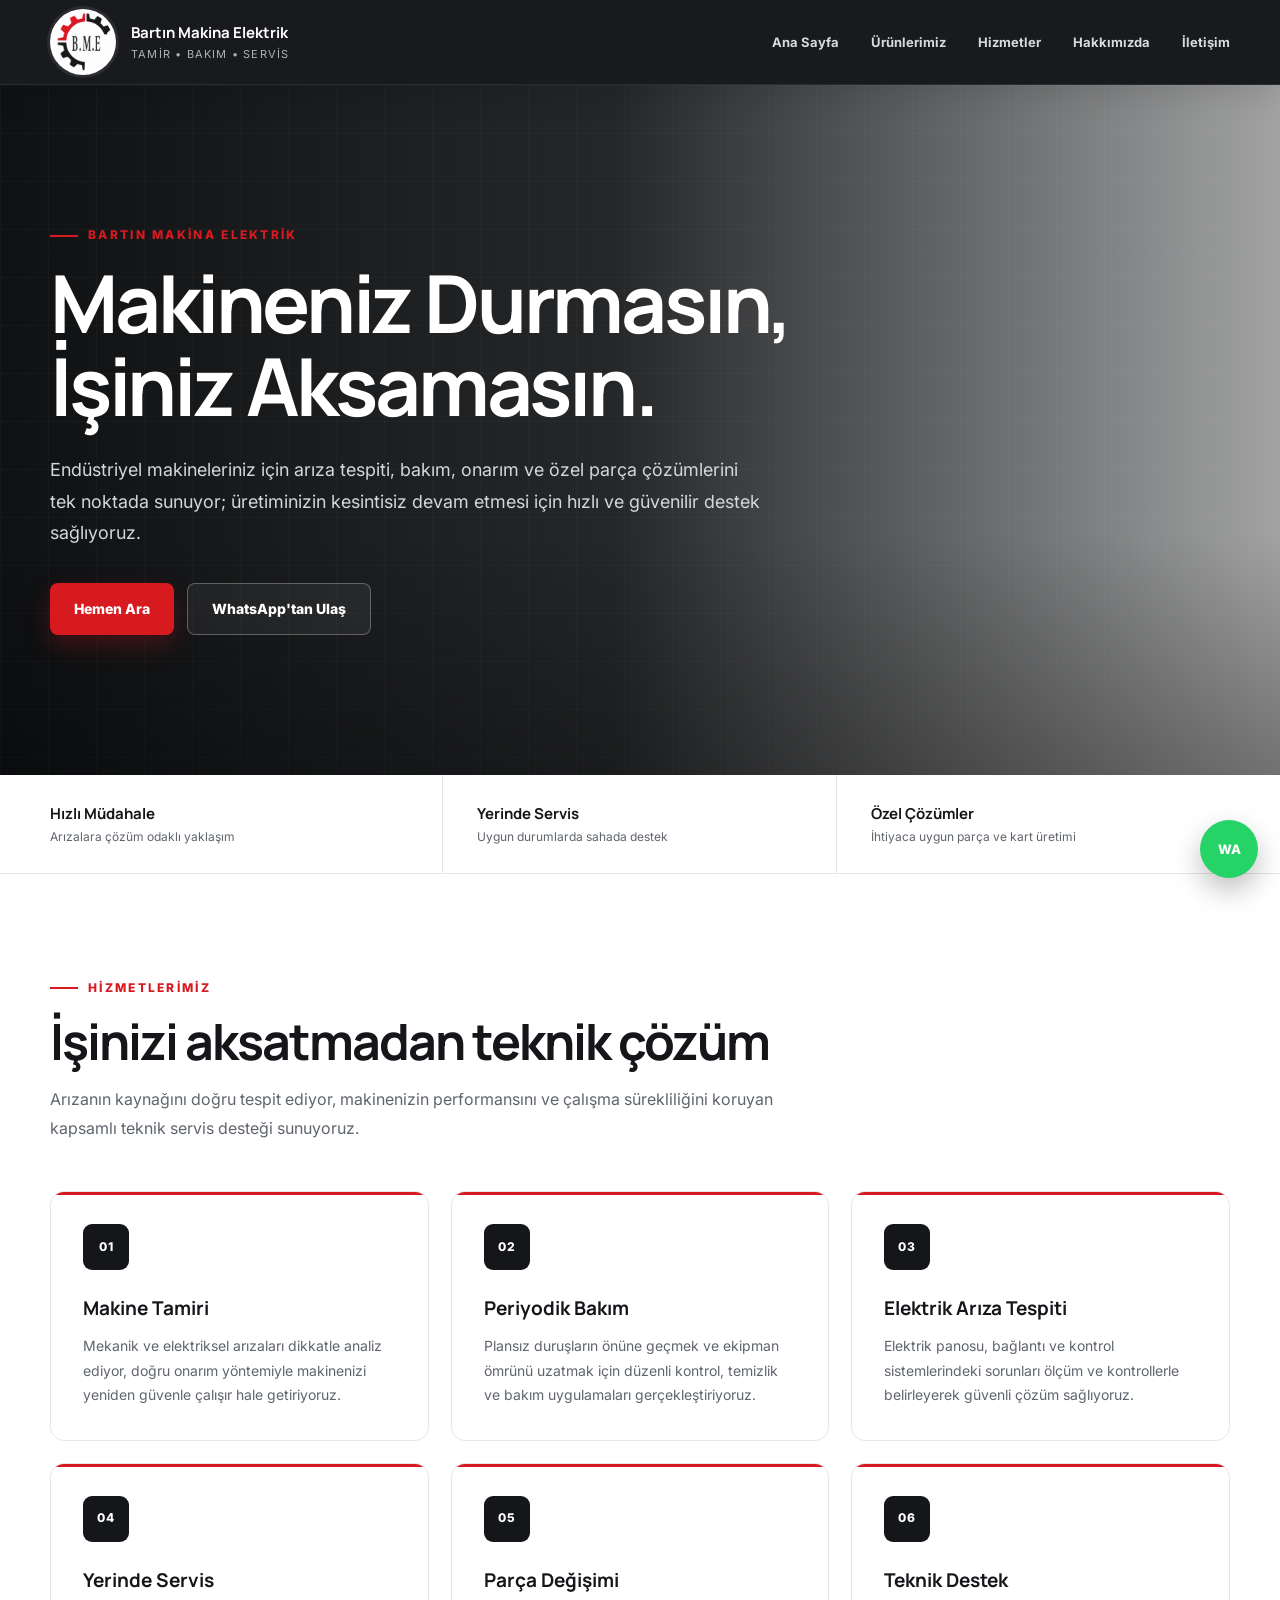
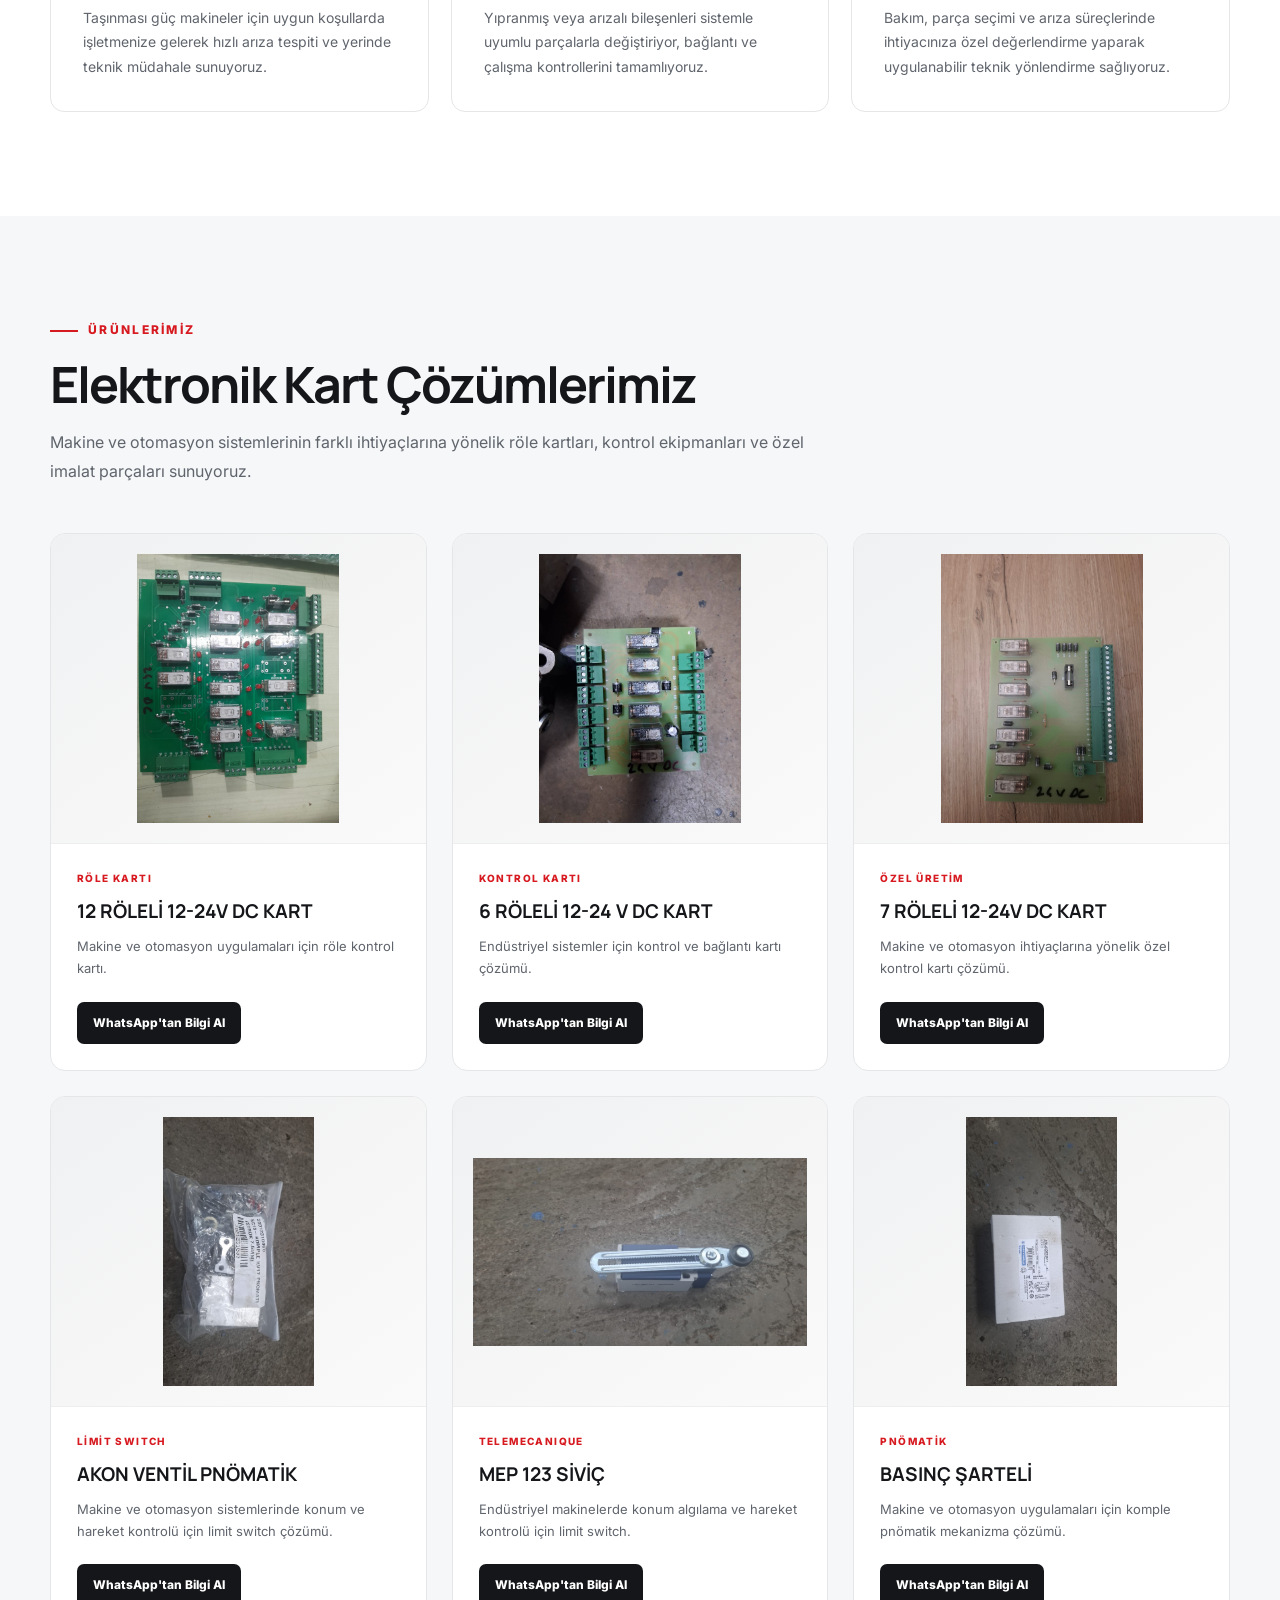
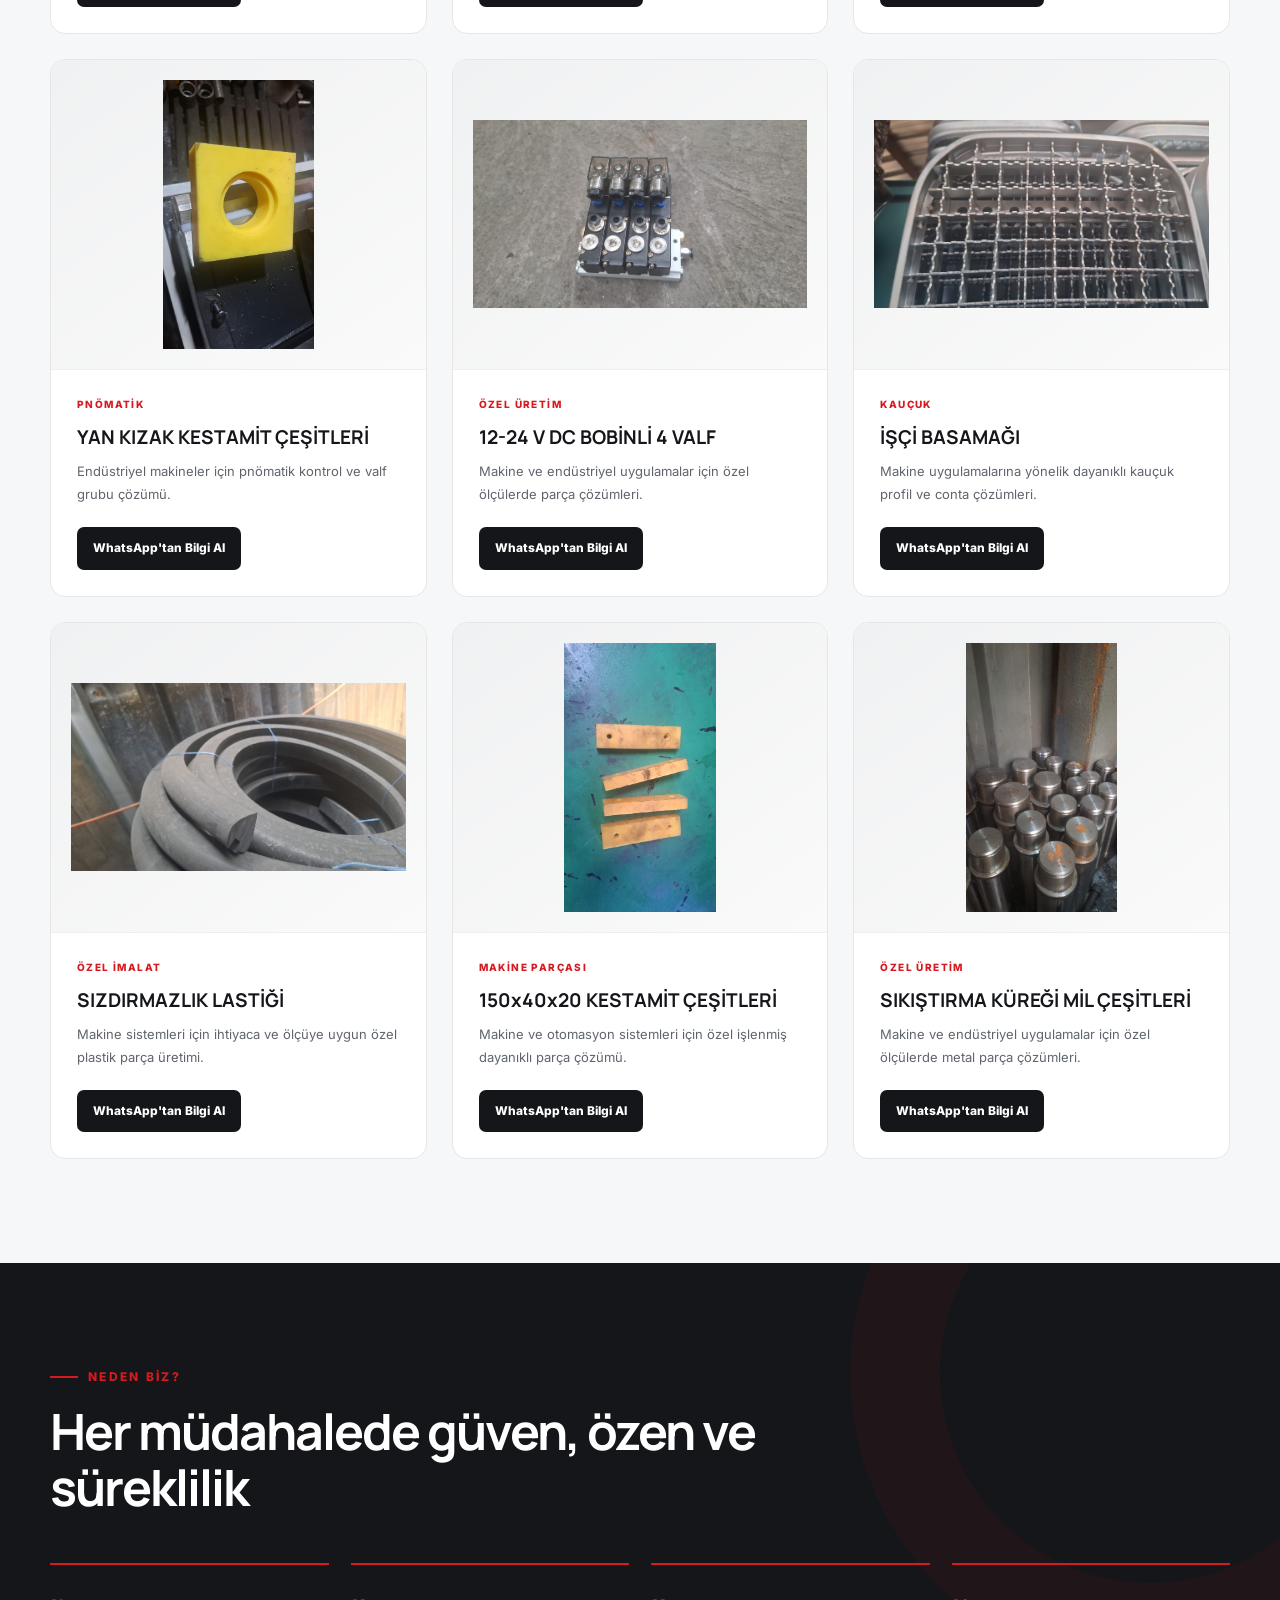
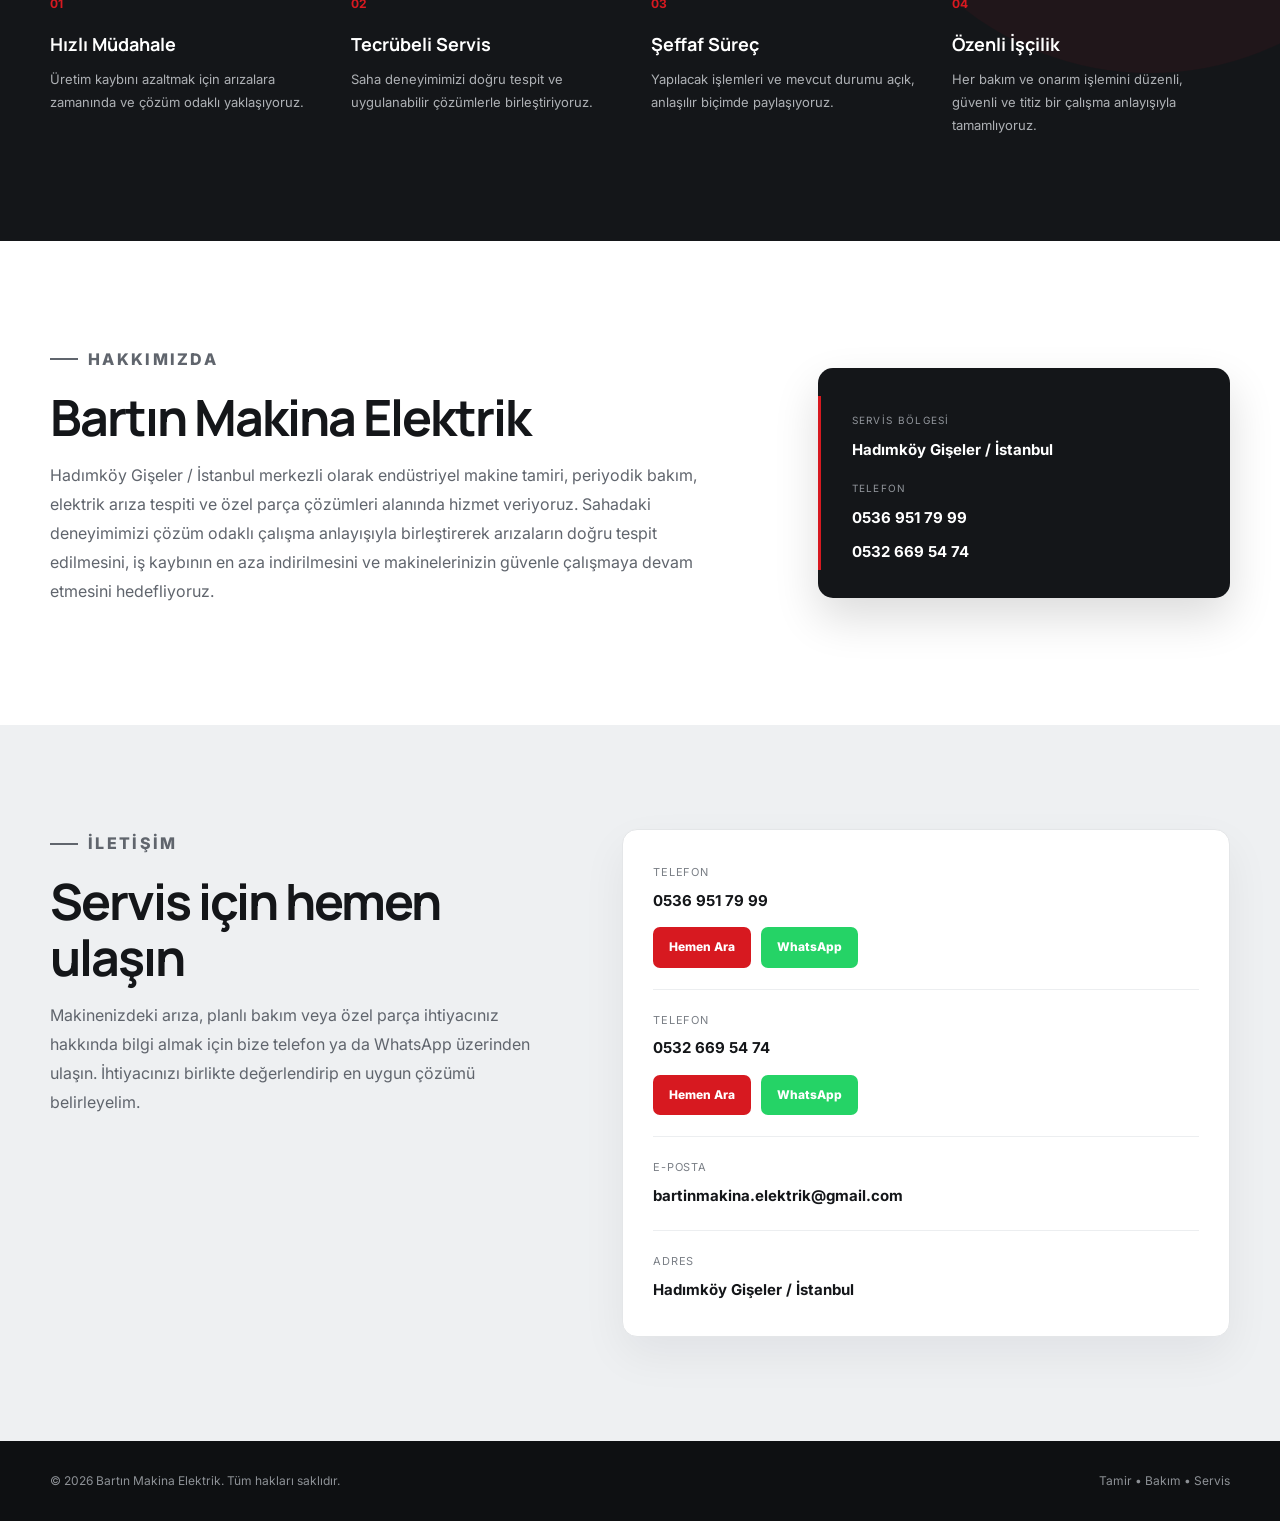
==== commit 75585e7c: "İlk 3 ürün isimleri düzeltildi" ====
--- a/index.html
+++ b/index.html
@@ -130,7 +130,7 @@
 
                 <div class="product-content">
                     <span class="product-tag">Röle Kartı</span>
-                    <h3>6 RÖLELİ 12-24V DC KART</h3>
+                    <h3>12 RÖLELİ 12-24V DC KART</h3>
                     <p>Makine ve otomasyon uygulamaları için röle kontrol kartı.</p>
 
                     <a href="https://wa.me/905369517999"
@@ -146,12 +146,12 @@
             <!-- ÜRÜN 2 -->
             <article class="product-card">
                 <div class="product-image">
-                    <img src="./role-karti-2.jpg" alt="7 RÖLELİ 12-24 V DC KART">
+                    <img src="./role-karti-2.jpg" alt="6 RÖLELİ 12-24 V DC KART">
                 </div>
 
                 <div class="product-content">
                     <span class="product-tag">Kontrol Kartı</span>
-                    <h3>7 RÖLELİ 12-24 V DC KART</h3>
+                    <h3>6 RÖLELİ 12-24 V DC KART</h3>
                     <p>Endüstriyel sistemler için kontrol ve bağlantı kartı çözümü.</p>
 
                     <a href="https://wa.me/905369517999"
@@ -167,12 +167,12 @@
             <!-- ÜRÜN 3 -->
             <article class="product-card">
                 <div class="product-image">
-                    <img src="./role-karti-3.jpg" alt="12 RÖLELİ 12-24V DC KART">
+                    <img src="./role-karti-3.jpg" alt="7 RÖLELİ 12-24V DC KART">
                 </div>
 
                 <div class="product-content">
                     <span class="product-tag">Özel Üretim</span>
-                    <h3>12 RÖLELİ 12-24V DC KART</h3>
+                    <h3>7 RÖLELİ 12-24V DC KART</h3>
                     <p>Makine ve otomasyon ihtiyaçlarına yönelik özel kontrol kartı çözümü.</p>
 
                     <a href="https://wa.me/905369517999"
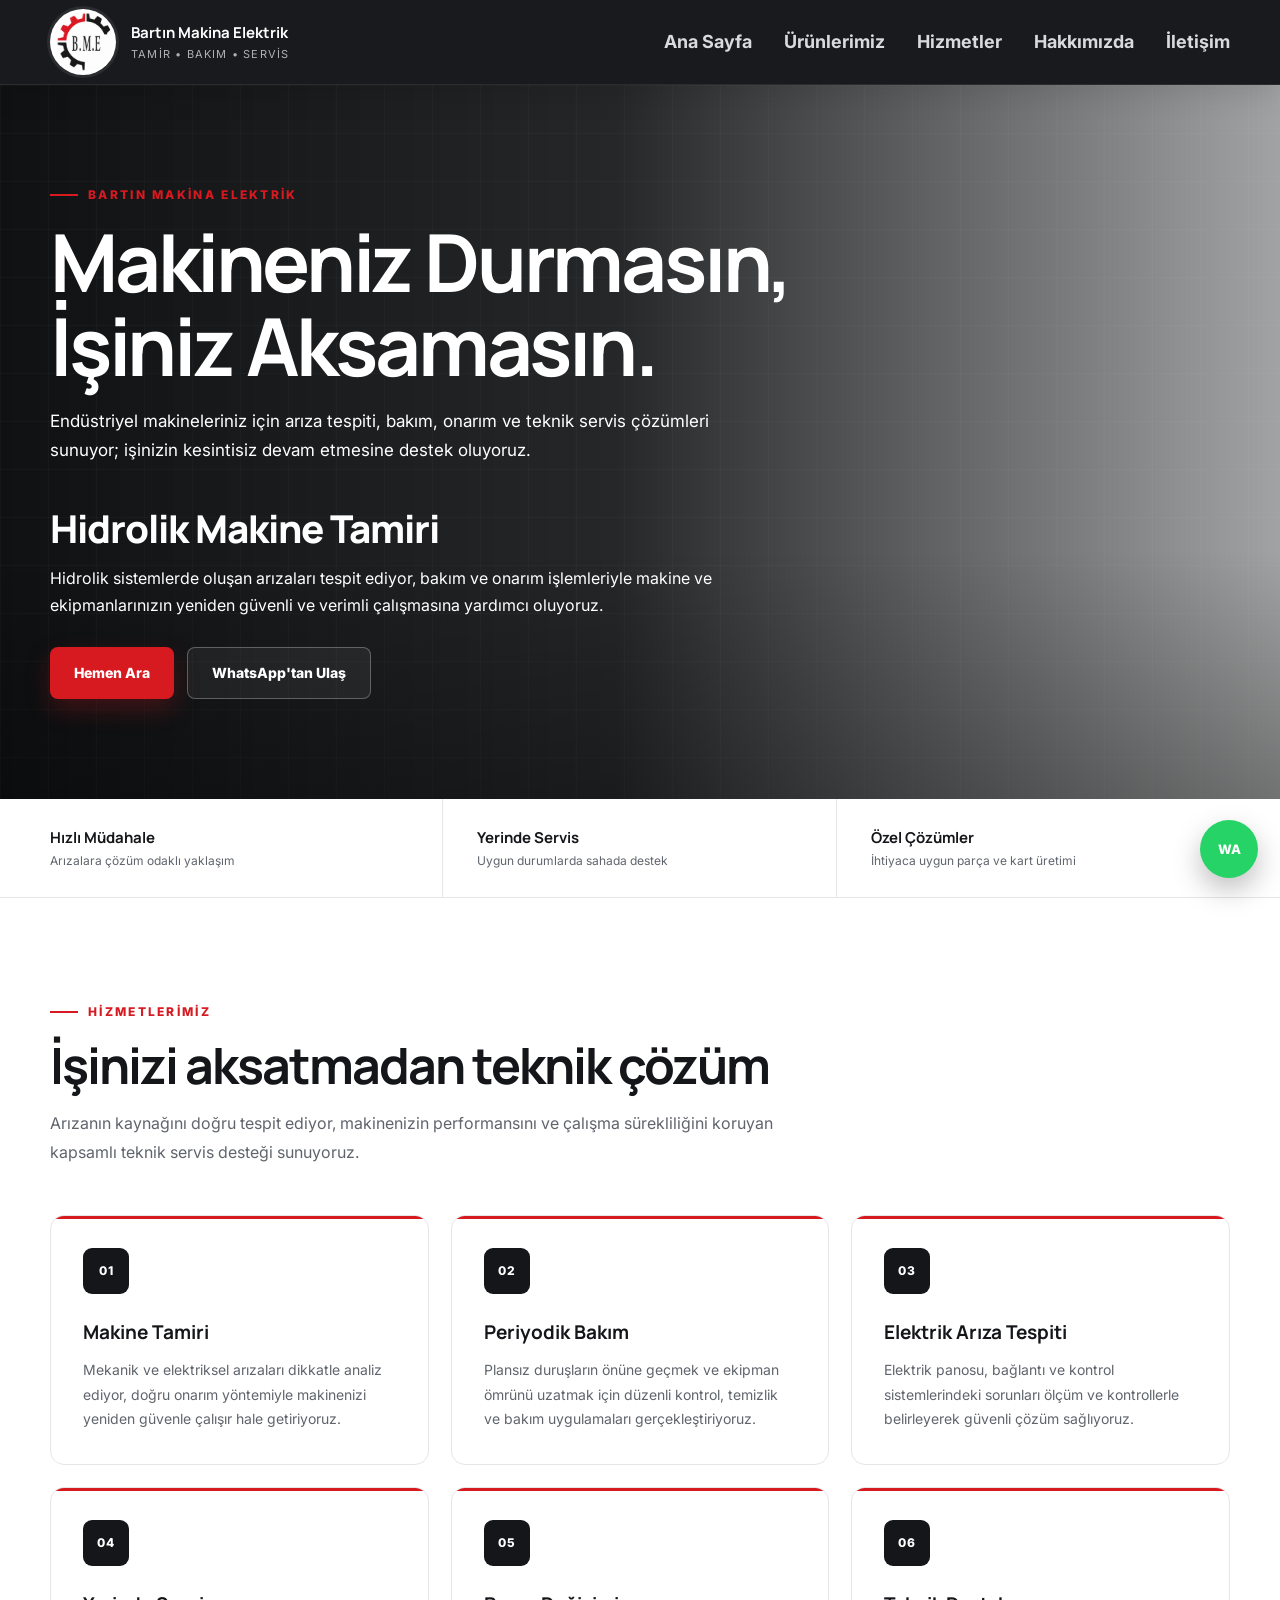
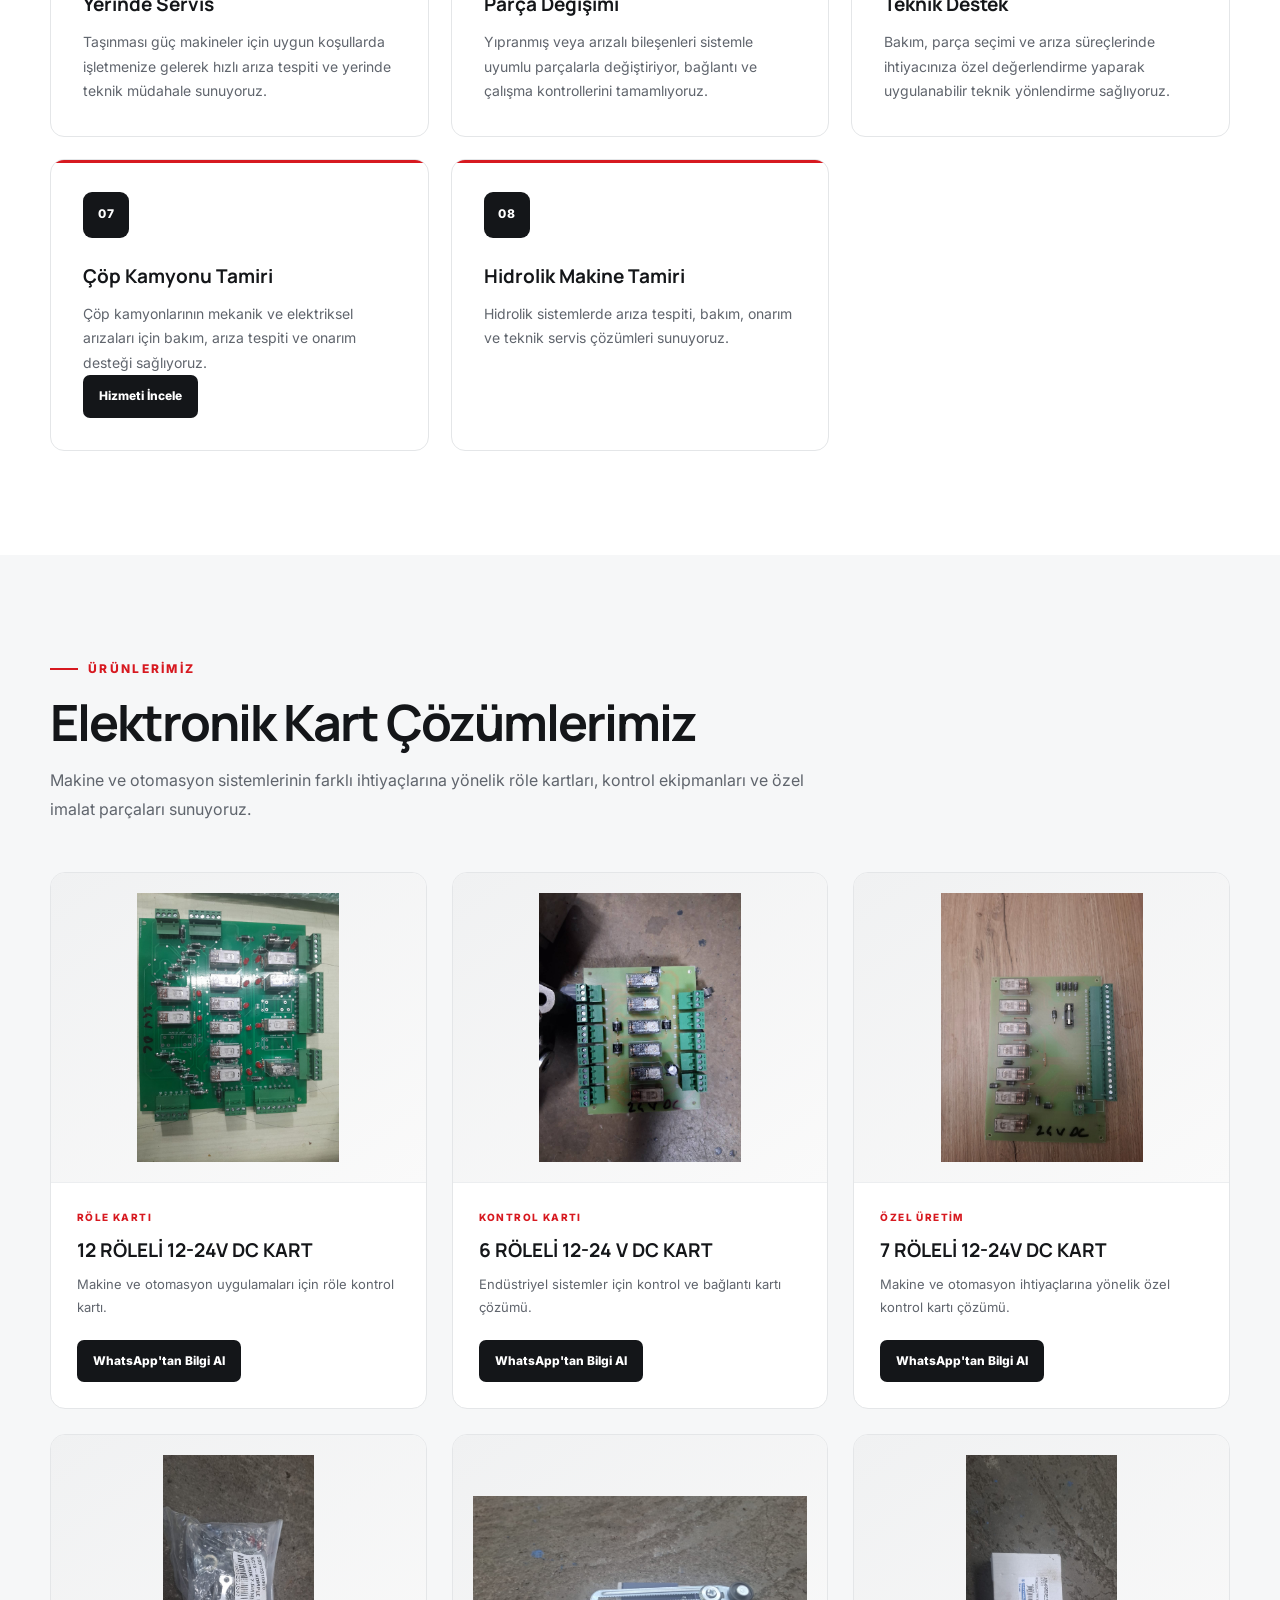
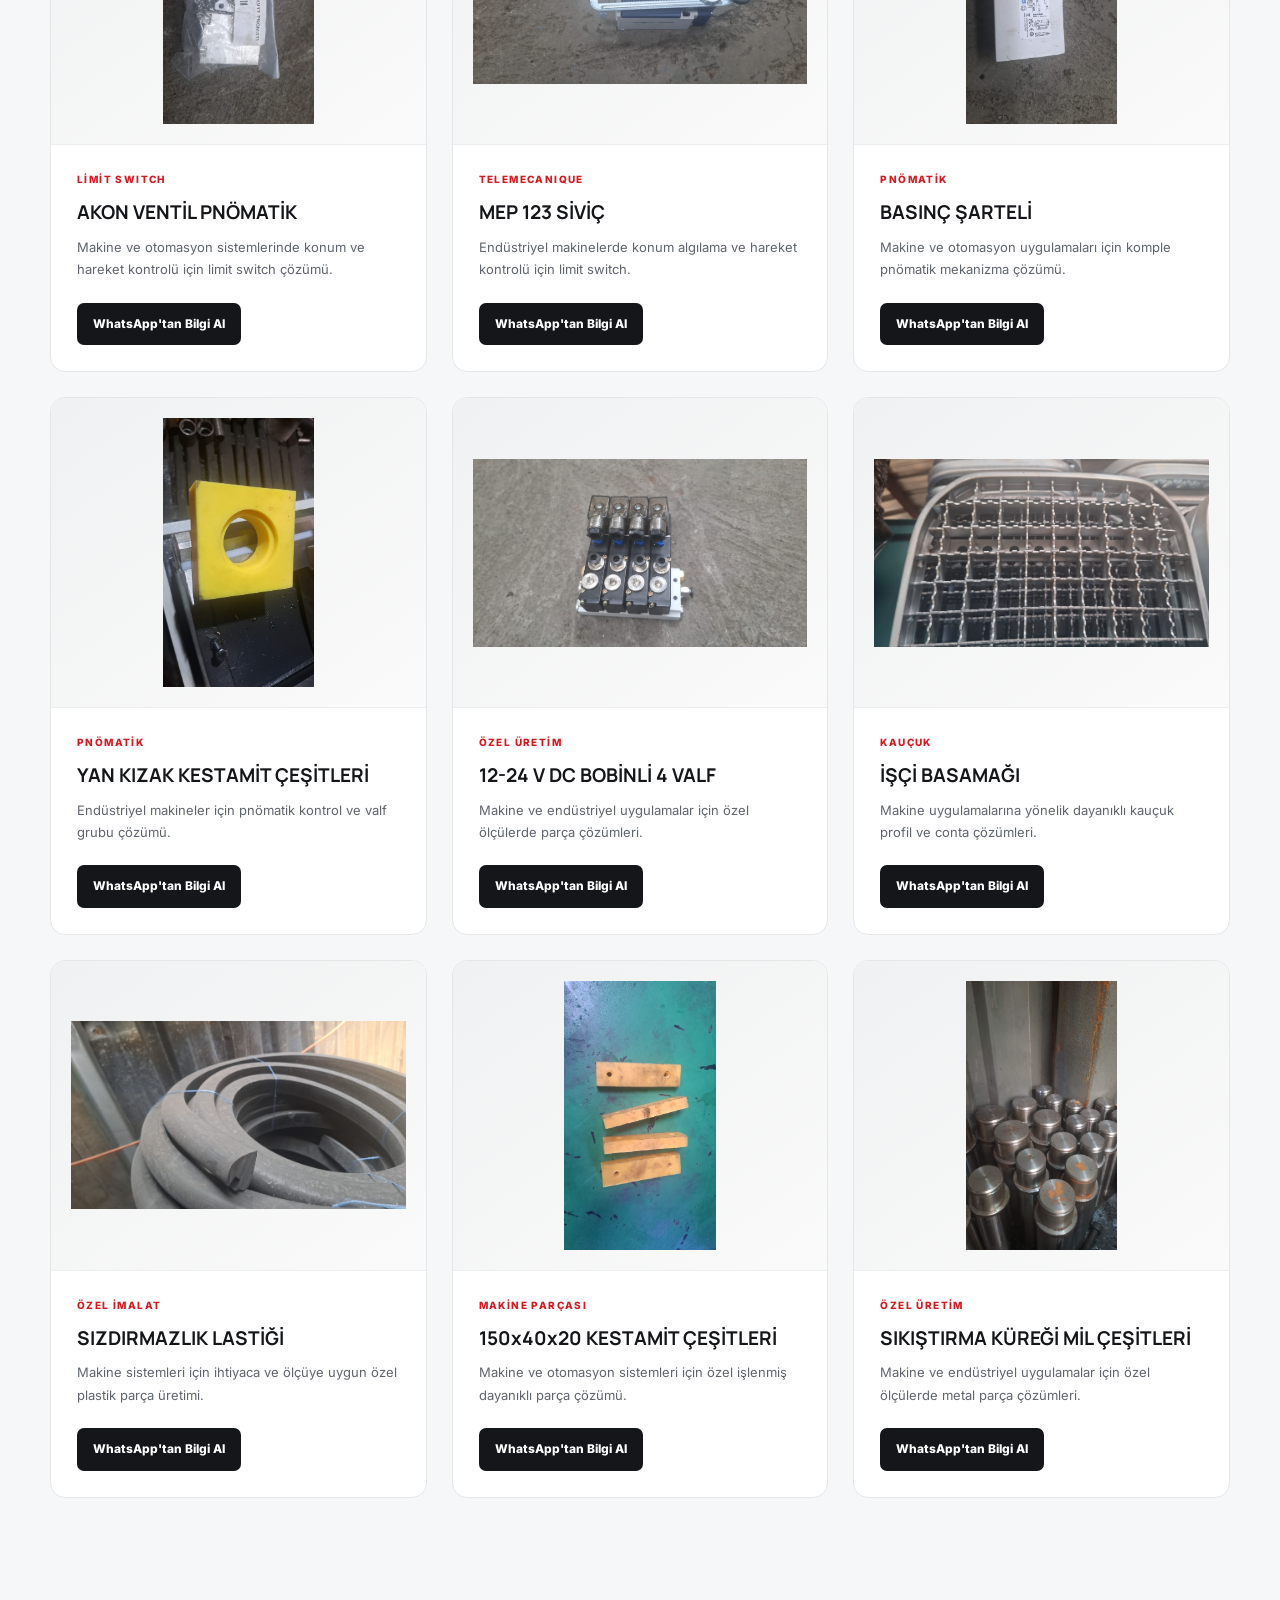
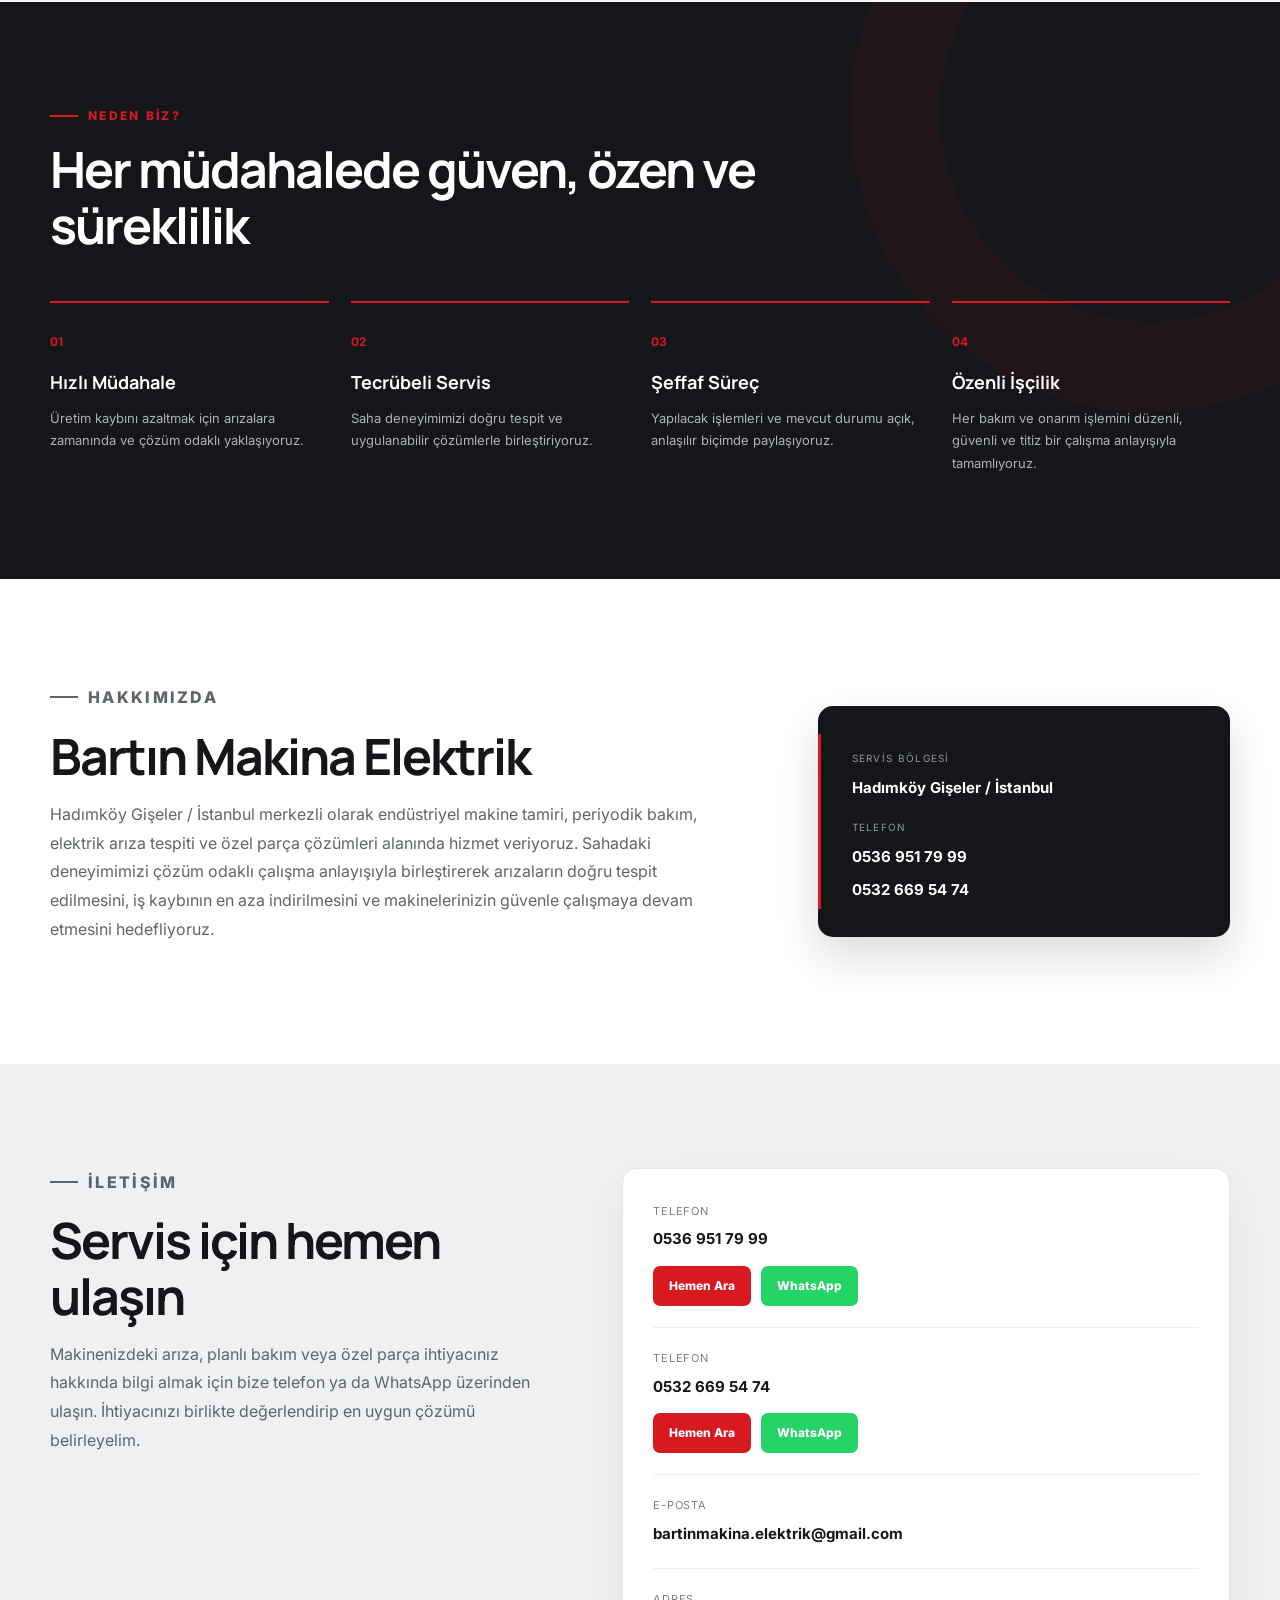
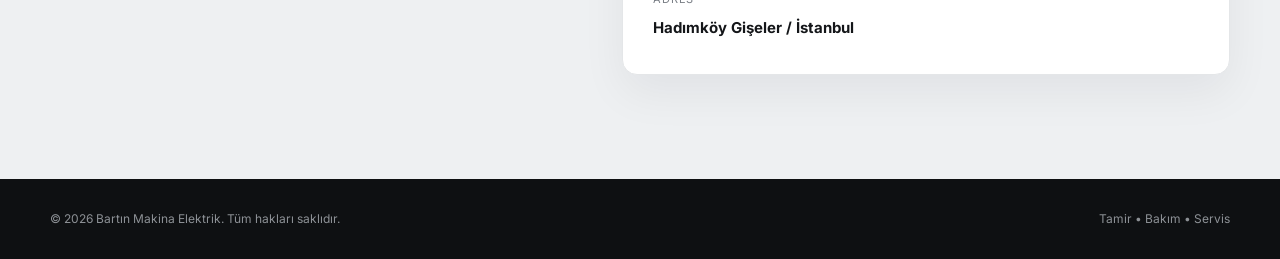
==== commit 45579543: "Ana sayfa hero ve hidrolik hizmet guncellendi" ====
--- a/index.html
+++ b/index.html
@@ -3,25 +3,59 @@
 <head>
   <meta charset="UTF-8" />
   <meta name="viewport" content="width=device-width, initial-scale=1.0" />
-  <meta name="description" content="Bartın Makina Elektrik - Tamir, bakım ve servis çözümleri. Hadımköy Gişeler / İstanbul." />
-  <title>Bartın Makina Elektrik | Tamir - Bakım - Servis</title>
+
+  <title>Bartın Makina Elektrik | Makina Tamiri, Bakım ve Servis</title>
+
+  <meta
+    name="description"
+    content="Bartın Makina Elektrik; makina tamiri, elektrik arıza giderme, bakım, servis ve endüstriyel çözümler sunar."
+  >
+
+  <meta
+    name="keywords"
+    content="makina tamiri, çöp kamyonu tamiri, Bartın makina tamiri, elektrik arıza tamiri, makina bakım, endüstriyel makina tamiri"
+  >
+
+  <meta name="robots" content="index, follow">
+
+  <link
+    rel="canonical"
+    href="https://bartinmakinaelektrik.com/"
+  >
+
   <link rel="preconnect" href="https://fonts.googleapis.com">
   <link rel="preconnect" href="https://fonts.gstatic.com" crossorigin>
-  <link href="https://fonts.googleapis.com/css2?family=Inter:wght@400;500;600;700;800&family=Manrope:wght@600;700;800&display=swap" rel="stylesheet">
+
+  <link
+    href="https://fonts.googleapis.com/css2?family=Inter:wght@400;500;600;700;800&family=Manrope:wght@600;700;800&display=swap"
+    rel="stylesheet"
+  >
+
   <link rel="stylesheet" href="style.css" />
 </head>
+
 <body>
+
+  <!-- HEADER -->
   <header class="header">
     <div class="container nav">
+
       <a class="brand" href="#anasayfa">
-        <img src="./logo.png" alt="Bartın Makina Elektrik Logo" class="brand-logo">
+        <img
+          src="./logo.png"
+          alt="Bartın Makina Elektrik Logo"
+          class="brand-logo"
+        >
+
         <div>
           <strong>Bartın Makina Elektrik</strong>
           <span>Tamir • Bakım • Servis</span>
         </div>
       </a>
 
-      <button class="menu-btn" aria-label="Menüyü aç">☰</button>
+      <button class="menu-btn" aria-label="Menüyü aç">
+        ☰
+      </button>
 
       <nav class="menu">
         <a href="#anasayfa">Ana Sayfa</a>
@@ -30,412 +64,1113 @@
         <a href="#hakkimizda">Hakkımızda</a>
         <a href="#iletisim">İletişim</a>
       </nav>
+
     </div>
   </header>
 
+
   <main>
+
+    <!-- HERO -->
     <section id="anasayfa" class="hero">
+
       <div class="hero-overlay"></div>
+
       <div class="container hero-content">
-        <p class="eyebrow">BARTIN MAKİNA ELEKTRİK</p>
-        <h1>Makineniz Durmasın,<br>İşiniz Aksamasın.</h1>
-        <p class="hero-text">
-          Endüstriyel makineleriniz için arıza tespiti, bakım, onarım ve özel parça çözümlerini tek noktada sunuyor; üretiminizin kesintisiz devam etmesi için hızlı ve güvenilir destek sağlıyoruz.
+
+        <p class="eyebrow">
+          BARTIN MAKİNA ELEKTRİK
         </p>
+
+        <h1>
+          Makineniz Durmasın,<br>
+          İşiniz Aksamasın.
+        </h1>
+
+        <!-- ANA BAŞLIK AÇIKLAMASI -->
+        <p class="hero-main-description">
+          Endüstriyel makineleriniz için arıza tespiti, bakım,
+          onarım ve teknik servis çözümleri sunuyor;
+          işinizin kesintisiz devam etmesine destek oluyoruz.
+        </p>
+
+        <!-- HİDROLİK MAKİNE TAMİRİ -->
+        <div class="hero-service">
+
+          <h2>
+            Hidrolik Makine Tamiri
+          </h2>
+
+          <p>
+            Hidrolik sistemlerde oluşan arızaları tespit ediyor,
+            bakım ve onarım işlemleriyle makine ve ekipmanlarınızın
+            yeniden güvenli ve verimli çalışmasına yardımcı oluyoruz.
+          </p>
+
+        </div>
+
         <div class="hero-actions">
-          <a class="btn btn-primary" href="tel:+905369517999">Hemen Ara</a>
-          <a class="btn btn-outline" href="https://wa.me/905369517999" target="_blank" rel="noopener">WhatsApp'tan Ulaş</a>
-        </div>
+
+          <a
+            class="btn btn-primary"
+            href="tel:+905369517999"
+          >
+            Hemen Ara
+          </a>
+
+          <a
+            class="btn btn-outline"
+            href="https://wa.me/905369517999"
+            target="_blank"
+            rel="noopener"
+          >
+            WhatsApp'tan Ulaş
+          </a>
+
+        </div>
+
       </div>
     </section>
 
-    <section class="trust-strip" aria-label="Hizmet avantajları">
+
+    <!-- HIZLI AVANTAJLAR -->
+    <section
+      class="trust-strip"
+      aria-label="Hizmet avantajları"
+    >
+
       <div class="container trust-grid">
-        <div><strong>Hızlı Müdahale</strong><span>Arızalara çözüm odaklı yaklaşım</span></div>
-        <div><strong>Yerinde Servis</strong><span>Uygun durumlarda sahada destek</span></div>
-        <div><strong>Özel Çözümler</strong><span>İhtiyaca uygun parça ve kart üretimi</span></div>
+
+        <div>
+          <strong>Hızlı Müdahale</strong>
+          <span>Arızalara çözüm odaklı yaklaşım</span>
+        </div>
+
+        <div>
+          <strong>Yerinde Servis</strong>
+          <span>Uygun durumlarda sahada destek</span>
+        </div>
+
+        <div>
+          <strong>Özel Çözümler</strong>
+          <span>İhtiyaca uygun parça ve kart üretimi</span>
+        </div>
+
       </div>
     </section>
 
-   <!-- HİZMETLER -->
-<section id="hizmetler" class="section">
-    <div class="container">
+
+    <!-- HİZMETLER -->
+    <section id="hizmetler" class="section">
+
+      <div class="container">
 
         <div class="section-head">
-            <p class="eyebrow">HİZMETLERİMİZ</p>
-            <h2>İşinizi aksatmadan teknik çözüm</h2>
-            <p>Arızanın kaynağını doğru tespit ediyor, makinenizin performansını ve çalışma sürekliliğini koruyan kapsamlı teknik servis desteği sunuyoruz.</p>
-        </div>
+
+          <p class="eyebrow">
+            HİZMETLERİMİZ
+          </p>
+
+          <h2>
+            İşinizi aksatmadan teknik çözüm
+          </h2>
+
+          <p>
+            Arızanın kaynağını doğru tespit ediyor,
+            makinenizin performansını ve çalışma sürekliliğini
+            koruyan kapsamlı teknik servis desteği sunuyoruz.
+          </p>
+
+        </div>
+
 
         <div class="grid services">
 
-            <article class="card">
-                <div class="icon">01</div>
-                <h3>Makine Tamiri</h3>
-                <p>Mekanik ve elektriksel arızaları dikkatle analiz ediyor, doğru onarım yöntemiyle makinenizi yeniden güvenle çalışır hale getiriyoruz.</p>
-            </article>
-
-            <article class="card">
-                <div class="icon">02</div>
-                <h3>Periyodik Bakım</h3>
-                <p>Plansız duruşların önüne geçmek ve ekipman ömrünü uzatmak için düzenli kontrol, temizlik ve bakım uygulamaları gerçekleştiriyoruz.</p>
-            </article>
-
-            <article class="card">
-                <div class="icon">03</div>
-                <h3>Elektrik Arıza Tespiti</h3>
-                <p>Elektrik panosu, bağlantı ve kontrol sistemlerindeki sorunları ölçüm ve kontrollerle belirleyerek güvenli çözüm sağlıyoruz.</p>
-            </article>
-
-            <article class="card">
-                <div class="icon">04</div>
-                <h3>Yerinde Servis</h3>
-                <p>Taşınması güç makineler için uygun koşullarda işletmenize gelerek hızlı arıza tespiti ve yerinde teknik müdahale sunuyoruz.</p>
-            </article>
-
-            <article class="card">
-                <div class="icon">05</div>
-                <h3>Parça Değişimi</h3>
-                <p>Yıpranmış veya arızalı bileşenleri sistemle uyumlu parçalarla değiştiriyor, bağlantı ve çalışma kontrollerini tamamlıyoruz.</p>
-            </article>
-
-            <article class="card">
-                <div class="icon">06</div>
-                <h3>Teknik Destek</h3>
-                <p>Bakım, parça seçimi ve arıza süreçlerinde ihtiyacınıza özel değerlendirme yaparak uygulanabilir teknik yönlendirme sağlıyoruz.</p>
-            </article>
-
-        </div>
-    </div>
-</section>
-
-
-<!-- ÜRÜNLERİMİZ -->
-<section id="urunler" class="section products-section">
-    <div class="container">
-
-        <div class="section-head">
-            <p class="eyebrow">ÜRÜNLERİMİZ</p>
-            <h2>Elektronik Kart Çözümlerimiz</h2>
-            <p>Makine ve otomasyon sistemlerinin farklı ihtiyaçlarına yönelik röle kartları, kontrol ekipmanları ve özel imalat parçaları sunuyoruz.</p>
-        </div>
-
-        <div class="products-grid">
-
-            <!-- ÜRÜN 1 -->
-            <article class="product-card">
-                <div class="product-image">
-                    <img src="./roleli-kart.jpg" alt="6 RÖLELİ 12-24V DC KART">
-                </div>
-
-                <div class="product-content">
-                    <span class="product-tag">Röle Kartı</span>
-                    <h3>12 RÖLELİ 12-24V DC KART</h3>
-                    <p>Makine ve otomasyon uygulamaları için röle kontrol kartı.</p>
-
-                    <a href="https://wa.me/905369517999"
-                       target="_blank"
-                       rel="noopener"
-                       class="product-btn">
-                        WhatsApp'tan Bilgi Al
-                    </a>
-                </div>
-            </article>
-
-
-            <!-- ÜRÜN 2 -->
-            <article class="product-card">
-                <div class="product-image">
-                    <img src="./role-karti-2.jpg" alt="6 RÖLELİ 12-24 V DC KART">
-                </div>
-
-                <div class="product-content">
-                    <span class="product-tag">Kontrol Kartı</span>
-                    <h3>6 RÖLELİ 12-24 V DC KART</h3>
-                    <p>Endüstriyel sistemler için kontrol ve bağlantı kartı çözümü.</p>
-
-                    <a href="https://wa.me/905369517999"
-                       target="_blank"
-                       rel="noopener"
-                       class="product-btn">
-                        WhatsApp'tan Bilgi Al
-                    </a>
-                </div>
-            </article>
-
-
-            <!-- ÜRÜN 3 -->
-            <article class="product-card">
-                <div class="product-image">
-                    <img src="./role-karti-3.jpg" alt="7 RÖLELİ 12-24V DC KART">
-                </div>
-
-                <div class="product-content">
-                    <span class="product-tag">Özel Üretim</span>
-                    <h3>7 RÖLELİ 12-24V DC KART</h3>
-                    <p>Makine ve otomasyon ihtiyaçlarına yönelik özel kontrol kartı çözümü.</p>
-
-                    <a href="https://wa.me/905369517999"
-                       target="_blank"
-                       rel="noopener"
-                       class="product-btn">
-                        WhatsApp'tan Bilgi Al
-                    </a>
-                </div>
-            </article>
-<article class="product-card">
-    <div class="product-image">
-        <img src="./telemecanique-limit-switch.jpg" alt="AKON VENTİL PNÖMATİK">
-    </div>
-    <div class="product-content">
-        <span class="product-tag">LİMİT SWITCH</span>
-        <h3>AKON VENTİL PNÖMATİK</h3>
-        <p>Makine ve otomasyon sistemlerinde konum ve hareket kontrolü için limit switch çözümü.</p>
-        <a href="https://wa.me/905369517999" target="_blank" class="product-btn">
-            WhatsApp'tan Bilgi Al
-        </a>
-    </div>
-</article>
-
-<article class="product-card">
-    <div class="product-image">
-        <img src="./sg15-pnomatik.jpg" alt="MEP 123 SİVİÇ">
-    </div>
-    <div class="product-content">
-        <span class="product-tag">TELEMECANIQUE</span>
-        <h3>MEP 123 SİVİÇ</h3>
-        <p>Endüstriyel makinelerde konum algılama ve hareket kontrolü için limit switch.</p>
-        <a href="https://wa.me/905369517999" target="_blank" class="product-btn">
-            WhatsApp'tan Bilgi Al
-        </a>
-    </div>
-</article>
-
-<article class="product-card">
-    <div class="product-image">
-        <img src="./limit-switch.jpg" alt="BASINÇ ŞARTELİ">
-    </div>
-    <div class="product-content">
-        <span class="product-tag">PNÖMATİK</span>
-        <h3>BASINÇ ŞARTELİ</h3>
-        <p>Makine ve otomasyon uygulamaları için komple pnömatik mekanizma çözümü.</p>
-        <a href="https://wa.me/905369517999" target="_blank" class="product-btn">
-            WhatsApp'tan Bilgi Al
-        </a>
-    </div>
-</article>
-<!-- ÜRÜN 7 -->
-<article class="product-card">
-    <div class="product-image">
-        <img src="./urun-7.jpeg" alt="YAN KIZAK KESTAMİT ÇEŞİTLERİ">
-    </div>
-
-    <div class="product-content">
-        <span class="product-tag">PNÖMATİK</span>
-        <h3>YAN KIZAK KESTAMİT ÇEŞİTLERİ</h3>
-        <p>Endüstriyel makineler için pnömatik kontrol ve valf grubu çözümü.</p>
-
-        <a href="https://wa.me/905369517999" target="_blank" class="product-btn">
-            WhatsApp'tan Bilgi Al
-        </a>
-    </div>
-</article>
-
-
-<!-- ÜRÜN 8 -->
-<article class="product-card">
-    <div class="product-image">
-        <img src="./urun-8.jpeg" alt="12-24 V DC BOBİNLİ 4 VALF">
-    </div>
-
-    <div class="product-content">
-        <span class="product-tag">ÖZEL ÜRETİM</span>
-        <h3>12-24 V DC BOBİNLİ 4 VALF</h3>
-        <p>Makine ve endüstriyel uygulamalar için özel ölçülerde parça çözümleri.</p>
-
-        <a href="https://wa.me/905369517999" target="_blank" class="product-btn">
-            WhatsApp'tan Bilgi Al
-        </a>
-    </div>
-</article>
-
-
-<!-- ÜRÜN 9 -->
-<article class="product-card">
-    <div class="product-image">
-        <img src="./urun-9.jpeg" alt="İŞÇİ BASAMAĞI">
-    </div>
-
-    <div class="product-content">
-        <span class="product-tag">KAUÇUK</span>
-        <h3>İŞÇİ BASAMAĞI</h3>
-        <p>Makine uygulamalarına yönelik dayanıklı kauçuk profil ve conta çözümleri.</p>
-
-        <a href="https://wa.me/905369517999" target="_blank" class="product-btn">
-            WhatsApp'tan Bilgi Al
-        </a>
-    </div>
-</article>
-
-
-<!-- ÜRÜN 10 -->
-<article class="product-card">
-    <div class="product-image">
-        <img src="./urun-10.jpeg" alt="SIZDIRMAZLIK LASTİĞİ">
-    </div>
-
-    <div class="product-content">
-        <span class="product-tag">ÖZEL İMALAT</span>
-        <h3>SIZDIRMAZLIK LASTİĞİ</h3>
-        <p>Makine sistemleri için ihtiyaca ve ölçüye uygun özel plastik parça üretimi.</p>
-
-        <a href="https://wa.me/905369517999" target="_blank" class="product-btn">
-            WhatsApp'tan Bilgi Al
-        </a>
-    </div>
-</article>
-
-
-<!-- ÜRÜN 11 -->
-<article class="product-card">
-    <div class="product-image">
-        <img src="./urun-11.jpeg" alt="150x40x20 KESTAMİT ÇEŞİTLERİ">
-    </div>
-
-    <div class="product-content">
-        <span class="product-tag">MAKİNE PARÇASI</span>
-        <h3>150x40x20 KESTAMİT ÇEŞİTLERİ</h3>
-        <p>Makine ve otomasyon sistemleri için özel işlenmiş dayanıklı parça çözümü.</p>
-
-        <a href="https://wa.me/905369517999" target="_blank" class="product-btn">
-            WhatsApp'tan Bilgi Al
-        </a>
-    </div>
-</article>
-<!-- ÜRÜN 12 -->
-<article class="product-card">
-    <div class="product-image">
-        <img src="./urun-12.jpeg" alt="SIKIŞTIRMA KÜREĞİ MİL ÇEŞİTLERİ">
-    </div>
-
-    <div class="product-content">
-        <span class="product-tag">ÖZEL ÜRETİM</span>
-        <h3>SIKIŞTIRMA KÜREĞİ MİL ÇEŞİTLERİ</h3>
-        <p>Makine ve endüstriyel uygulamalar için özel ölçülerde metal parça çözümleri.</p>
-
-        <a href="https://wa.me/905369517999"
-           target="_blank"
-           class="product-btn">
-            WhatsApp'tan Bilgi Al
-        </a>
-    </div>
-</article>
-        </div>
-    </div>
-</section>
-
-    <section class="section dark-section">
-      <div class="container">
-        <div class="section-head light">
-          <p class="eyebrow">NEDEN BİZ?</p>
-          <h2>Her müdahalede güven, özen ve süreklilik</h2>
-        </div>
-
-        <div class="grid advantages">
-          <div class="advantage"><strong>01</strong><h3>Hızlı Müdahale</h3><p>Üretim kaybını azaltmak için arızalara zamanında ve çözüm odaklı yaklaşıyoruz.</p></div>
-          <div class="advantage"><strong>02</strong><h3>Tecrübeli Servis</h3><p>Saha deneyimimizi doğru tespit ve uygulanabilir çözümlerle birleştiriyoruz.</p></div>
-          <div class="advantage"><strong>03</strong><h3>Şeffaf Süreç</h3><p>Yapılacak işlemleri ve mevcut durumu açık, anlaşılır biçimde paylaşıyoruz.</p></div>
-          <div class="advantage"><strong>04</strong><h3>Özenli İşçilik</h3><p>Her bakım ve onarım işlemini düzenli, güvenli ve titiz bir çalışma anlayışıyla tamamlıyoruz.</p></div>
-        </div>
+          <!-- 01 -->
+          <article class="card">
+
+            <div class="icon">01</div>
+
+            <h3>
+              Makine Tamiri
+            </h3>
+
+            <p>
+              Mekanik ve elektriksel arızaları dikkatle analiz ediyor,
+              doğru onarım yöntemiyle makinenizi yeniden güvenle
+              çalışır hale getiriyoruz.
+            </p>
+
+          </article>
+
+
+          <!-- 02 -->
+          <article class="card">
+
+            <div class="icon">02</div>
+
+            <h3>
+              Periyodik Bakım
+            </h3>
+
+            <p>
+              Plansız duruşların önüne geçmek ve ekipman ömrünü
+              uzatmak için düzenli kontrol, temizlik ve bakım
+              uygulamaları gerçekleştiriyoruz.
+            </p>
+
+          </article>
+
+
+          <!-- 03 -->
+          <article class="card">
+
+            <div class="icon">03</div>
+
+            <h3>
+              Elektrik Arıza Tespiti
+            </h3>
+
+            <p>
+              Elektrik panosu, bağlantı ve kontrol sistemlerindeki
+              sorunları ölçüm ve kontrollerle belirleyerek
+              güvenli çözüm sağlıyoruz.
+            </p>
+
+          </article>
+
+
+          <!-- 04 -->
+          <article class="card">
+
+            <div class="icon">04</div>
+
+            <h3>
+              Yerinde Servis
+            </h3>
+
+            <p>
+              Taşınması güç makineler için uygun koşullarda
+              işletmenize gelerek hızlı arıza tespiti ve
+              yerinde teknik müdahale sunuyoruz.
+            </p>
+
+          </article>
+
+
+          <!-- 05 -->
+          <article class="card">
+
+            <div class="icon">05</div>
+
+            <h3>
+              Parça Değişimi
+            </h3>
+
+            <p>
+              Yıpranmış veya arızalı bileşenleri sistemle
+              uyumlu parçalarla değiştiriyor, bağlantı ve
+              çalışma kontrollerini tamamlıyoruz.
+            </p>
+
+          </article>
+
+
+          <!-- 06 -->
+          <article class="card">
+
+            <div class="icon">06</div>
+
+            <h3>
+              Teknik Destek
+            </h3>
+
+            <p>
+              Bakım, parça seçimi ve arıza süreçlerinde
+              ihtiyacınıza özel değerlendirme yaparak
+              uygulanabilir teknik yönlendirme sağlıyoruz.
+            </p>
+
+          </article>
+
+
+          <!-- 07 -->
+          <article class="card">
+
+            <div class="icon">07</div>
+
+            <h3>
+              Çöp Kamyonu Tamiri
+            </h3>
+
+            <p>
+              Çöp kamyonlarının mekanik ve elektriksel arızaları
+              için bakım, arıza tespiti ve onarım desteği sağlıyoruz.
+            </p>
+
+            <a
+              class="product-btn"
+              href="cop-kamyonu-tamiri.html"
+            >
+              Hizmeti İncele
+            </a>
+
+          </article>
+
+
+          <!-- 08 -->
+          <article class="card">
+
+            <div class="icon">08</div>
+
+            <h3>
+              Hidrolik Makine Tamiri
+            </h3>
+
+            <p>
+              Hidrolik sistemlerde arıza tespiti, bakım,
+              onarım ve teknik servis çözümleri sunuyoruz.
+            </p>
+
+          </article>
+
+        </div>
+
       </div>
     </section>
 
-    <section id="hakkimizda" class="section">
-      <div class="container about">
-        <div>
-          <p class="eyebrow">HAKKIMIZDA</p>
-          <h2>Bartın Makina Elektrik</h2>
+
+    <!-- ÜRÜNLERİMİZ -->
+    <section
+      id="urunler"
+      class="section products-section"
+    >
+
+      <div class="container">
+
+        <div class="section-head">
+
+          <p class="eyebrow">
+            ÜRÜNLERİMİZ
+          </p>
+
+          <h2>
+            Elektronik Kart Çözümlerimiz
+          </h2>
+
           <p>
-            Hadımköy Gişeler / İstanbul merkezli olarak endüstriyel makine tamiri, periyodik bakım, elektrik arıza tespiti ve özel parça çözümleri alanında hizmet veriyoruz.
-            Sahadaki deneyimimizi çözüm odaklı çalışma anlayışıyla birleştirerek arızaların doğru tespit edilmesini, iş kaybının en aza indirilmesini ve makinelerinizin güvenle çalışmaya devam etmesini hedefliyoruz.
+            Makine ve otomasyon sistemlerinin farklı ihtiyaçlarına
+            yönelik röle kartları, kontrol ekipmanları ve
+            özel imalat parçaları sunuyoruz.
           </p>
-          
-        </div>
-
-        <div class="info-box">
-          <span>Servis Bölgesi</span>
-          <strong>Hadımköy Gişeler / İstanbul</strong>
-          <span>Telefon</span>
-          <a href="tel:+905369517999">0536 951 79 99</a>
-          <a href="tel:+905326695474">0532 669 54 74</a>
-        </div>
+
+        </div>
+
+
+        <div class="products-grid">
+
+
+          <!-- ÜRÜN 1 -->
+          <article class="product-card">
+
+            <div class="product-image">
+              <img
+                src="./roleli-kart.jpg"
+                alt="6 RÖLELİ 12-24V DC KART"
+              >
+            </div>
+
+            <div class="product-content">
+
+              <span class="product-tag">
+                Röle Kartı
+              </span>
+
+              <h3>
+                12 RÖLELİ 12-24V DC KART
+              </h3>
+
+              <p>
+                Makine ve otomasyon uygulamaları için
+                röle kontrol kartı.
+              </p>
+
+              <a
+                href="https://wa.me/905369517999"
+                target="_blank"
+                rel="noopener"
+                class="product-btn"
+              >
+                WhatsApp'tan Bilgi Al
+              </a>
+
+            </div>
+
+          </article>
+
+
+
+          <!-- ÜRÜN 2 -->
+          <article class="product-card">
+
+            <div class="product-image">
+              <img
+                src="./role-karti-2.jpg"
+                alt="6 RÖLELİ 12-24 V DC KART"
+              >
+            </div>
+
+            <div class="product-content">
+
+              <span class="product-tag">
+                Kontrol Kartı
+              </span>
+
+              <h3>
+                6 RÖLELİ 12-24 V DC KART
+              </h3>
+
+              <p>
+                Endüstriyel sistemler için kontrol
+                ve bağlantı kartı çözümü.
+              </p>
+
+              <a
+                href="https://wa.me/905369517999"
+                target="_blank"
+                rel="noopener"
+                class="product-btn"
+              >
+                WhatsApp'tan Bilgi Al
+              </a>
+
+            </div>
+
+          </article>
+
+
+
+          <!-- ÜRÜN 3 -->
+          <article class="product-card">
+
+            <div class="product-image">
+              <img
+                src="./role-karti-3.jpg"
+                alt="7 RÖLELİ 12-24V DC KART"
+              >
+            </div>
+
+            <div class="product-content">
+
+              <span class="product-tag">
+                Özel Üretim
+              </span>
+
+              <h3>
+                7 RÖLELİ 12-24V DC KART
+              </h3>
+
+              <p>
+                Makine ve otomasyon ihtiyaçlarına yönelik
+                özel kontrol kartı çözümü.
+              </p>
+
+              <a
+                href="https://wa.me/905369517999"
+                target="_blank"
+                rel="noopener"
+                class="product-btn"
+              >
+                WhatsApp'tan Bilgi Al
+              </a>
+
+            </div>
+
+          </article>
+
+
+
+          <!-- ÜRÜN 4 -->
+          <article class="product-card">
+
+            <div class="product-image">
+              <img
+                src="./telemecanique-limit-switch.jpg"
+                alt="AKON VENTİL PNÖMATİK"
+              >
+            </div>
+
+            <div class="product-content">
+
+              <span class="product-tag">
+                LİMİT SWITCH
+              </span>
+
+              <h3>
+                AKON VENTİL PNÖMATİK
+              </h3>
+
+              <p>
+                Makine ve otomasyon sistemlerinde konum ve
+                hareket kontrolü için limit switch çözümü.
+              </p>
+
+              <a
+                href="https://wa.me/905369517999"
+                target="_blank"
+                rel="noopener"
+                class="product-btn"
+              >
+                WhatsApp'tan Bilgi Al
+              </a>
+
+            </div>
+
+          </article>
+
+
+
+          <!-- ÜRÜN 5 -->
+          <article class="product-card">
+
+            <div class="product-image">
+              <img
+                src="./sg15-pnomatik.jpg"
+                alt="MEP 123 SİVİÇ"
+              >
+            </div>
+
+            <div class="product-content">
+
+              <span class="product-tag">
+                TELEMECANIQUE
+              </span>
+
+              <h3>
+                MEP 123 SİVİÇ
+              </h3>
+
+              <p>
+                Endüstriyel makinelerde konum algılama ve
+                hareket kontrolü için limit switch.
+              </p>
+
+              <a
+                href="https://wa.me/905369517999"
+                target="_blank"
+                rel="noopener"
+                class="product-btn"
+              >
+                WhatsApp'tan Bilgi Al
+              </a>
+
+            </div>
+
+          </article>
+
+
+
+          <!-- ÜRÜN 6 -->
+          <article class="product-card">
+
+            <div class="product-image">
+              <img
+                src="./limit-switch.jpg"
+                alt="BASINÇ ŞARTELİ"
+              >
+            </div>
+
+            <div class="product-content">
+
+              <span class="product-tag">
+                PNÖMATİK
+              </span>
+
+              <h3>
+                BASINÇ ŞARTELİ
+              </h3>
+
+              <p>
+                Makine ve otomasyon uygulamaları için
+                komple pnömatik mekanizma çözümü.
+              </p>
+
+              <a
+                href="https://wa.me/905369517999"
+                target="_blank"
+                rel="noopener"
+                class="product-btn"
+              >
+                WhatsApp'tan Bilgi Al
+              </a>
+
+            </div>
+
+          </article>
+
+
+
+          <!-- ÜRÜN 7 -->
+          <article class="product-card">
+
+            <div class="product-image">
+              <img
+                src="./urun-7.jpeg"
+                alt="YAN KIZAK KESTAMİT ÇEŞİTLERİ"
+              >
+            </div>
+
+            <div class="product-content">
+
+              <span class="product-tag">
+                PNÖMATİK
+              </span>
+
+              <h3>
+                YAN KIZAK KESTAMİT ÇEŞİTLERİ
+              </h3>
+
+              <p>
+                Endüstriyel makineler için pnömatik
+                kontrol ve valf grubu çözümü.
+              </p>
+
+              <a
+                href="https://wa.me/905369517999"
+                target="_blank"
+                rel="noopener"
+                class="product-btn"
+              >
+                WhatsApp'tan Bilgi Al
+              </a>
+
+            </div>
+
+          </article>
+
+
+
+          <!-- ÜRÜN 8 -->
+          <article class="product-card">
+
+            <div class="product-image">
+              <img
+                src="./urun-8.jpeg"
+                alt="12-24 V DC BOBİNLİ 4 VALF"
+              >
+            </div>
+
+            <div class="product-content">
+
+              <span class="product-tag">
+                ÖZEL ÜRETİM
+              </span>
+
+              <h3>
+                12-24 V DC BOBİNLİ 4 VALF
+              </h3>
+
+              <p>
+                Makine ve endüstriyel uygulamalar için
+                özel ölçülerde parça çözümleri.
+              </p>
+
+              <a
+                href="https://wa.me/905369517999"
+                target="_blank"
+                rel="noopener"
+                class="product-btn"
+              >
+                WhatsApp'tan Bilgi Al
+              </a>
+
+            </div>
+
+          </article>
+
+
+
+          <!-- ÜRÜN 9 -->
+          <article class="product-card">
+
+            <div class="product-image">
+              <img
+                src="./urun-9.jpeg"
+                alt="İŞÇİ BASAMAĞI"
+              >
+            </div>
+
+            <div class="product-content">
+
+              <span class="product-tag">
+                KAUÇUK
+              </span>
+
+              <h3>
+                İŞÇİ BASAMAĞI
+              </h3>
+
+              <p>
+                Makine uygulamalarına yönelik dayanıklı
+                kauçuk profil ve conta çözümleri.
+              </p>
+
+              <a
+                href="https://wa.me/905369517999"
+                target="_blank"
+                rel="noopener"
+                class="product-btn"
+              >
+                WhatsApp'tan Bilgi Al
+              </a>
+
+            </div>
+
+          </article>
+
+
+
+          <!-- ÜRÜN 10 -->
+          <article class="product-card">
+
+            <div class="product-image">
+              <img
+                src="./urun-10.jpeg"
+                alt="SIZDIRMAZLIK LASTİĞİ"
+              >
+            </div>
+
+            <div class="product-content">
+
+              <span class="product-tag">
+                ÖZEL İMALAT
+              </span>
+
+              <h3>
+                SIZDIRMAZLIK LASTİĞİ
+              </h3>
+
+              <p>
+                Makine sistemleri için ihtiyaca ve ölçüye
+                uygun özel plastik parça üretimi.
+              </p>
+
+              <a
+                href="https://wa.me/905369517999"
+                target="_blank"
+                rel="noopener"
+                class="product-btn"
+              >
+                WhatsApp'tan Bilgi Al
+              </a>
+
+            </div>
+
+          </article>
+
+
+
+          <!-- ÜRÜN 11 -->
+          <article class="product-card">
+
+            <div class="product-image">
+              <img
+                src="./urun-11.jpeg"
+                alt="150x40x20 KESTAMİT ÇEŞİTLERİ"
+              >
+            </div>
+
+            <div class="product-content">
+
+              <span class="product-tag">
+                MAKİNE PARÇASI
+              </span>
+
+              <h3>
+                150x40x20 KESTAMİT ÇEŞİTLERİ
+              </h3>
+
+              <p>
+                Makine ve otomasyon sistemleri için
+                özel işlenmiş dayanıklı parça çözümü.
+              </p>
+
+              <a
+                href="https://wa.me/905369517999"
+                target="_blank"
+                rel="noopener"
+                class="product-btn"
+              >
+                WhatsApp'tan Bilgi Al
+              </a>
+
+            </div>
+
+          </article>
+
+
+
+          <!-- ÜRÜN 12 -->
+          <article class="product-card">
+
+            <div class="product-image">
+              <img
+                src="./urun-12.jpeg"
+                alt="SIKIŞTIRMA KÜREĞİ MİL ÇEŞİTLERİ"
+              >
+            </div>
+
+            <div class="product-content">
+
+              <span class="product-tag">
+                ÖZEL ÜRETİM
+              </span>
+
+              <h3>
+                SIKIŞTIRMA KÜREĞİ MİL ÇEŞİTLERİ
+              </h3>
+
+              <p>
+                Makine ve endüstriyel uygulamalar için
+                özel ölçülerde metal parça çözümleri.
+              </p>
+
+              <a
+                href="https://wa.me/905369517999"
+                target="_blank"
+                rel="noopener"
+                class="product-btn"
+              >
+                WhatsApp'tan Bilgi Al
+              </a>
+
+            </div>
+
+          </article>
+
+        </div>
+
       </div>
     </section>
 
-    <section id="iletisim" class="section contact-section">
-      <div class="container contact">
-        <div>
-          <p class="eyebrow">İLETİŞİM</p>
-          <h2>Servis için hemen ulaşın</h2>
-          <p>Makinenizdeki arıza, planlı bakım veya özel parça ihtiyacınız hakkında bilgi almak için bize telefon ya da WhatsApp üzerinden ulaşın. İhtiyacınızı birlikte değerlendirip en uygun çözümü belirleyelim.</p>
-        </div>
-
-       <div class="contact-card">
-
-  <div class="contact-item">
-    <span>Telefon</span>
-    <strong>0536 951 79 99</strong>
-
-    <div class="contact-actions">
-      <a href="tel:+905369517999" class="contact-btn call-btn">Hemen Ara</a>
-      <a href="https://wa.me/905369517999"
-         target="_blank"
-         rel="noopener"
-         class="contact-btn whatsapp-btn">
-        WhatsApp
-      </a>
-    </div>
-  </div>
-
-  <div class="contact-item">
-    <span>Telefon</span>
-    <strong>0532 669 54 74</strong>
-
-    <div class="contact-actions">
-      <a href="tel:+905326695474" class="contact-btn call-btn">Hemen Ara</a>
-      <a href="https://wa.me/905326695474"
-         target="_blank"
-         rel="noopener"
-         class="contact-btn whatsapp-btn">
-        WhatsApp
-      </a>
-    </div>
-  </div>
-
-  <a href="mailto:bartinmakina.elektrik@gmail.com">
-    <span>E-posta</span>
-    <strong>bartinmakina.elektrik@gmail.com</strong>
-  </a>
-
-  <div>
-    <span>Adres</span>
-    <strong>Hadımköy Gişeler / İstanbul</strong>
-  </div>
-
-</div>
+
+    <!-- NEDEN BİZ -->
+    <section class="section dark-section">
+
+      <div class="container">
+
+        <div class="section-head light">
+
+          <p class="eyebrow">
+            NEDEN BİZ?
+          </p>
+
+          <h2>
+            Her müdahalede güven, özen ve süreklilik
+          </h2>
+
+        </div>
+
+
+        <div class="grid advantages">
+
+          <div class="advantage">
+
+            <strong>01</strong>
+
+            <h3>
+              Hızlı Müdahale
+            </h3>
+
+            <p>
+              Üretim kaybını azaltmak için arızalara
+              zamanında ve çözüm odaklı yaklaşıyoruz.
+            </p>
+
+          </div>
+
+
+          <div class="advantage">
+
+            <strong>02</strong>
+
+            <h3>
+              Tecrübeli Servis
+            </h3>
+
+            <p>
+              Saha deneyimimizi doğru tespit ve
+              uygulanabilir çözümlerle birleştiriyoruz.
+            </p>
+
+          </div>
+
+
+          <div class="advantage">
+
+            <strong>03</strong>
+
+            <h3>
+              Şeffaf Süreç
+            </h3>
+
+            <p>
+              Yapılacak işlemleri ve mevcut durumu
+              açık, anlaşılır biçimde paylaşıyoruz.
+            </p>
+
+          </div>
+
+
+          <div class="advantage">
+
+            <strong>04</strong>
+
+            <h3>
+              Özenli İşçilik
+            </h3>
+
+            <p>
+              Her bakım ve onarım işlemini düzenli,
+              güvenli ve titiz bir çalışma anlayışıyla tamamlıyoruz.
+            </p>
+
+          </div>
+
+        </div>
+
       </div>
     </section>
+
+
+    <!-- HAKKIMIZDA -->
+    <section
+      id="hakkimizda"
+      class="section"
+    >
+
+      <div class="container about">
+
+        <div>
+
+          <p class="eyebrow">
+            HAKKIMIZDA
+          </p>
+
+          <h2>
+            Bartın Makina Elektrik
+          </h2>
+
+          <p>
+            Hadımköy Gişeler / İstanbul merkezli olarak
+            endüstriyel makine tamiri, periyodik bakım,
+            elektrik arıza tespiti ve özel parça çözümleri
+            alanında hizmet veriyoruz.
+            Sahadaki deneyimimizi çözüm odaklı çalışma anlayışıyla
+            birleştirerek arızaların doğru tespit edilmesini,
+            iş kaybının en aza indirilmesini ve makinelerinizin
+            güvenle çalışmaya devam etmesini hedefliyoruz.
+          </p>
+
+        </div>
+
+
+        <div class="info-box">
+
+          <span>
+            Servis Bölgesi
+          </span>
+
+          <strong>
+            Hadımköy Gişeler / İstanbul
+          </strong>
+
+          <span>
+            Telefon
+          </span>
+
+          <a href="tel:+905369517999">
+            0536 951 79 99
+          </a>
+
+          <a href="tel:+905326695474">
+            0532 669 54 74
+          </a>
+
+        </div>
+
+      </div>
+    </section>
+
+
+    <!-- İLETİŞİM -->
+    <section
+      id="iletisim"
+      class="section contact-section"
+    >
+
+      <div class="container contact">
+
+        <div>
+
+          <p class="eyebrow">
+            İLETİŞİM
+          </p>
+
+          <h2>
+            Servis için hemen ulaşın
+          </h2>
+
+          <p>
+            Makinenizdeki arıza, planlı bakım veya
+            özel parça ihtiyacınız hakkında bilgi almak
+            için bize telefon ya da WhatsApp üzerinden ulaşın.
+            İhtiyacınızı birlikte değerlendirip
+            en uygun çözümü belirleyelim.
+          </p>
+
+        </div>
+
+
+        <div class="contact-card">
+
+          <!-- TELEFON 1 -->
+          <div class="contact-item">
+
+            <span>
+              Telefon
+            </span>
+
+            <strong>
+              0536 951 79 99
+            </strong>
+
+            <div class="contact-actions">
+
+              <a
+                href="tel:+905369517999"
+                class="contact-btn call-btn"
+              >
+                Hemen Ara
+              </a>
+
+              <a
+                href="https://wa.me/905369517999"
+                target="_blank"
+                rel="noopener"
+                class="contact-btn whatsapp-btn"
+              >
+                WhatsApp
+              </a>
+
+            </div>
+
+          </div>
+
+
+          <!-- TELEFON 2 -->
+          <div class="contact-item">
+
+            <span>
+              Telefon
+            </span>
+
+            <strong>
+              0532 669 54 74
+            </strong>
+
+            <div class="contact-actions">
+
+              <a
+                href="tel:+905326695474"
+                class="contact-btn call-btn"
+              >
+                Hemen Ara
+              </a>
+
+              <a
+                href="https://wa.me/905326695474"
+                target="_blank"
+                rel="noopener"
+                class="contact-btn whatsapp-btn"
+              >
+                WhatsApp
+              </a>
+
+            </div>
+
+          </div>
+
+
+          <!-- E-POSTA -->
+          <a
+            href="mailto:bartinmakina.elektrik@gmail.com"
+          >
+
+            <span>
+              E-posta
+            </span>
+
+            <strong>
+              bartinmakina.elektrik@gmail.com
+            </strong>
+
+          </a>
+
+
+          <!-- ADRES -->
+          <div>
+
+            <span>
+              Adres
+            </span>
+
+            <strong>
+              Hadımköy Gişeler / İstanbul
+            </strong>
+
+          </div>
+
+        </div>
+
+      </div>
+    </section>
+
   </main>
 
+
+  <!-- FOOTER -->
   <footer class="footer">
+
     <div class="container footer-inner">
-      <p>© 2026 Bartın Makina Elektrik. Tüm hakları saklıdır.</p>
-      <p>Tamir • Bakım • Servis</p>
+
+      <p>
+        © 2026 Bartın Makina Elektrik.
+        Tüm hakları saklıdır.
+      </p>
+
+      <p>
+        Tamir • Bakım • Servis
+      </p>
+
     </div>
+
   </footer>
 
-  <a class="whatsapp-float" href="https://wa.me/905369517999" target="_blank" rel="noopener" aria-label="WhatsApp">WA</a>
+
+  <!-- WHATSAPP FLOAT -->
+  <a
+    class="whatsapp-float"
+    href="https://wa.me/905369517999"
+    target="_blank"
+    rel="noopener"
+    aria-label="WhatsApp"
+  >
+    WA
+  </a>
+
 
   <script src="script.js"></script>
+
 </body>
-</html>
+</html>
--- a/style.css
+++ b/style.css
@@ -10,4 +10,42 @@
 .footer{background:#0e1012;color:#8d9196;padding:30px 0;font-size:12px}.footer-inner{display:flex;justify-content:space-between;gap:20px}.whatsapp-float{position:fixed;right:22px;bottom:22px;width:58px;height:58px;border-radius:50%;display:grid;place-items:center;background:var(--green);color:#fff;font-size:13px;font-weight:800;z-index:60;box-shadow:0 12px 28px rgba(0,0,0,.25)}.whatsapp-float:hover{transform:translateY(-3px) scale(1.03)}
 @media(max-width:900px){.menu-btn{display:block}.menu{position:absolute;top:84px;left:0;right:0;background:#111418;display:none;flex-direction:column;gap:0;padding:12px 24px 22px}.menu.open{display:flex}.menu a{width:100%;padding:12px 0}.menu a:after{display:none}.services,.products-grid{grid-template-columns:1fr 1fr}.advantages{grid-template-columns:1fr 1fr}.about,.contact{grid-template-columns:1fr;gap:45px}.trust-grid>div{padding:24px 18px}.product-image{height:300px}}
 @media(max-width:620px){.container{width:min(100% - 30px,1180px)}.nav{height:72px}.brand img,.brand-logo{width:52px;height:52px}.brand strong{font-size:13px}.brand span{font-size:9px}.menu{top:72px}.hero{min-height:620px}.hero-content{padding:70px 0}.hero h1{font-size:42px;letter-spacing:-2px}.hero-text{font-size:15px}.btn{width:100%}.trust-grid{grid-template-columns:1fr}.trust-grid>div,.trust-grid>div:first-child{padding:17px 0;border-right:0;border-bottom:1px solid var(--line)}.section{padding:76px 0}.services,.products-grid,.advantages{grid-template-columns:1fr}.product-image{height:300px}.contact-card{padding:8px 20px}.contact-actions{flex-wrap:wrap}.contact-actions .contact-btn{flex:1}.footer-inner{flex-direction:column;gap:5px}.whatsapp-float{width:54px;height:54px;right:16px;bottom:16px}}
-@media(prefers-reduced-motion:reduce){html{scroll-behavior:auto}*,*:before,*:after{transition:none!important}}
+.featured-service{background:var(--ink);color:#fff;border-bottom:1px solid rgba(255,255,255,.08)}.featured-service-inner{display:grid;grid-template-columns:.85fr 1.15fr;align-items:center;gap:70px;padding:52px 0}.featured-service .eyebrow{margin-bottom:12px}.featured-service h2{font-family:Manrope,sans-serif;font-size:clamp(30px,4vw,48px);line-height:1.1;letter-spacing:-2px}.featured-service-action{display:flex;align-items:center;gap:30px}.featured-service-action p{max-width:560px;color:#c5c8cb;font-size:15px;line-height:1.75}.featured-service-action .btn{flex:none}@media(max-width:900px){.featured-service-inner{grid-template-columns:1fr;gap:20px;padding:42px 0}.featured-service-action{justify-content:space-between}}@media(max-width:620px){.featured-service-inner{padding:38px 0}.featured-service-action{display:block}.featured-service-action p{margin-bottom:20px}.featured-service-action .btn{width:100%}}@media(prefers-reduced-motion:reduce){html{scroll-behavior:auto}*,*:before,*:after{transition:none!important}}
+/* ÜST MENÜ YAZILARINI BÜYÜT */
+.menu a {
+    font-size: 18px;
+    font-weight: 700;
+}
+/* Ana slogan açıklaması */
+.hero-main-description {
+    max-width: 700px;
+    margin-top: 20px;
+    font-size: 17px;
+    line-height: 1.7;
+}
+
+/* Hidrolik Makine Tamiri alanı */
+.hero-service {
+    margin-top: 42px;
+    max-width: 700px;
+}
+
+.hero-service h2 {
+    font-family: "Manrope", sans-serif;
+    font-size: clamp(28px, 3vw, 42px);
+    font-weight: 800;
+    line-height: 1.15;
+    letter-spacing: -1px;
+    margin: 0 0 14px;
+}
+
+.hero-service p {
+    font-size: 16px;
+    line-height: 1.7;
+    margin: 0;
+}
+
+/* Butonları hizmet açıklamasından ayır */
+.hero-service + .hero-actions {
+    margin-top: 28px;
+}
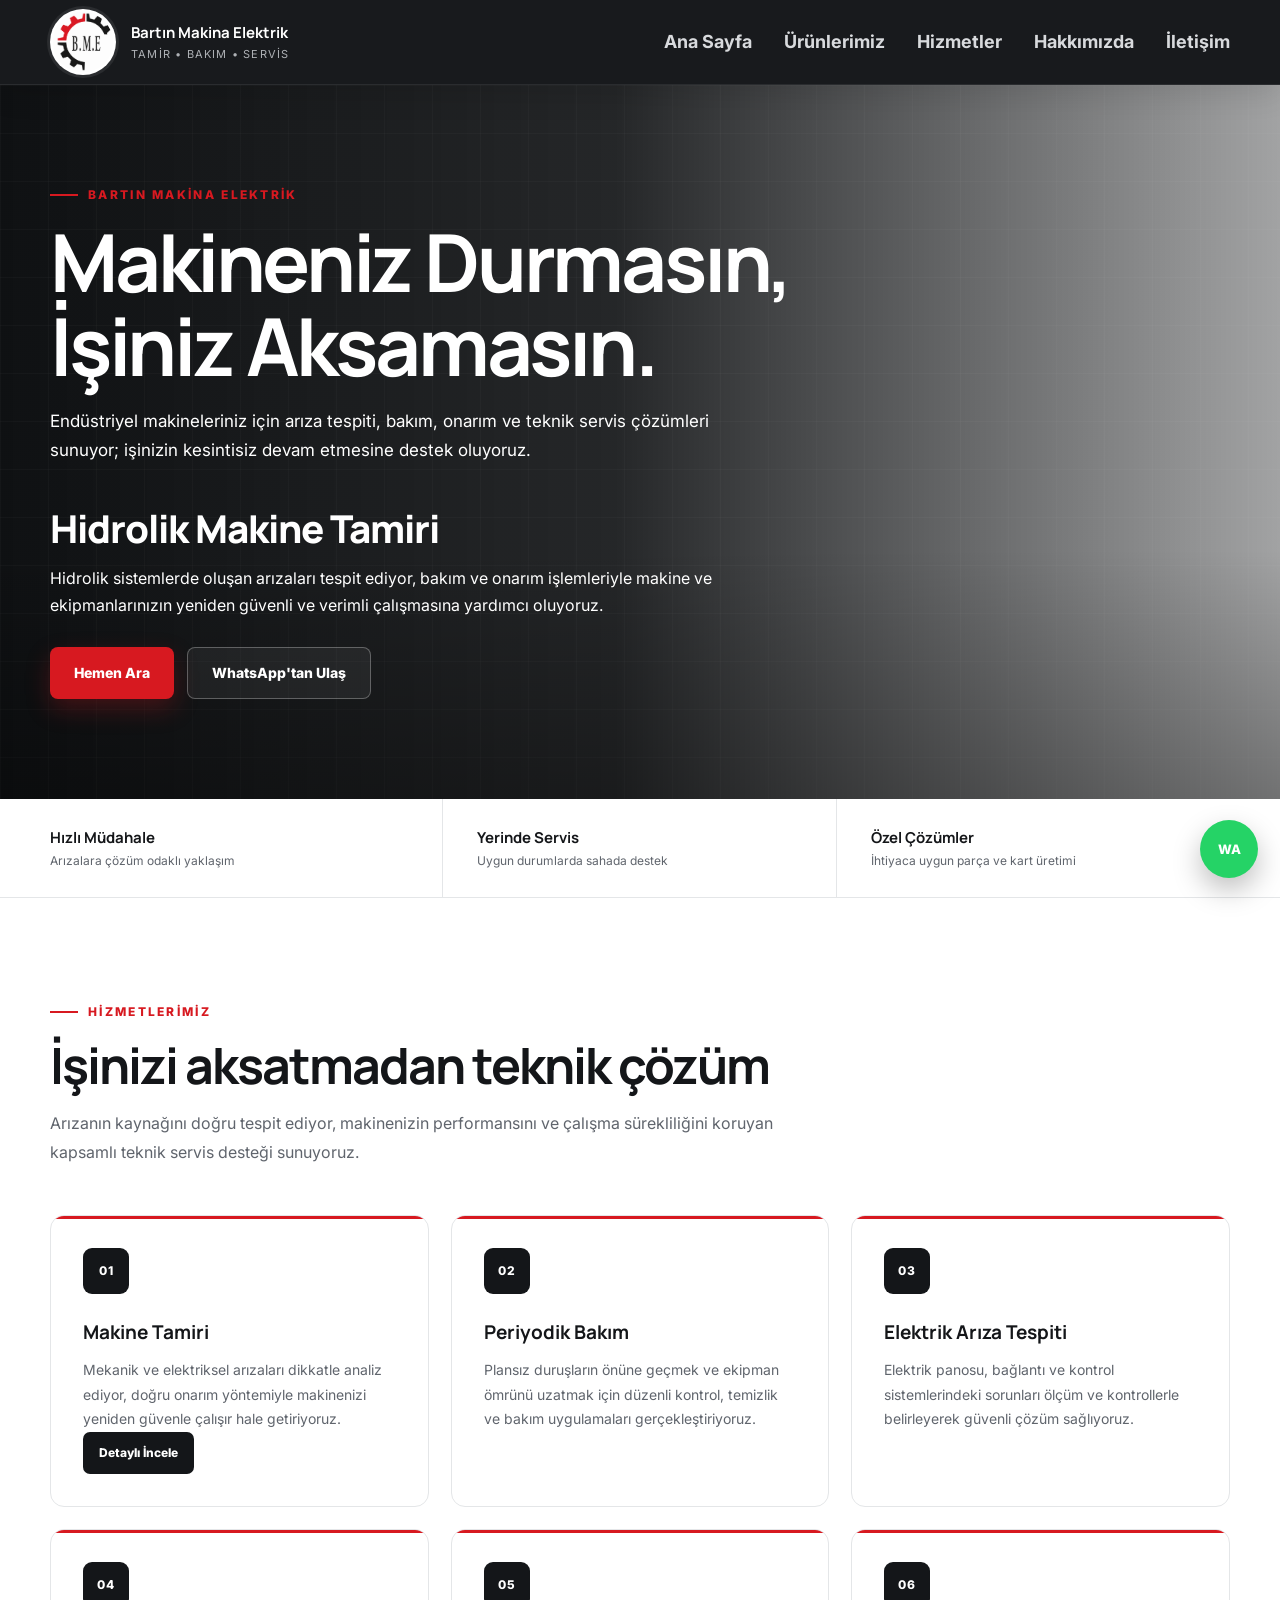
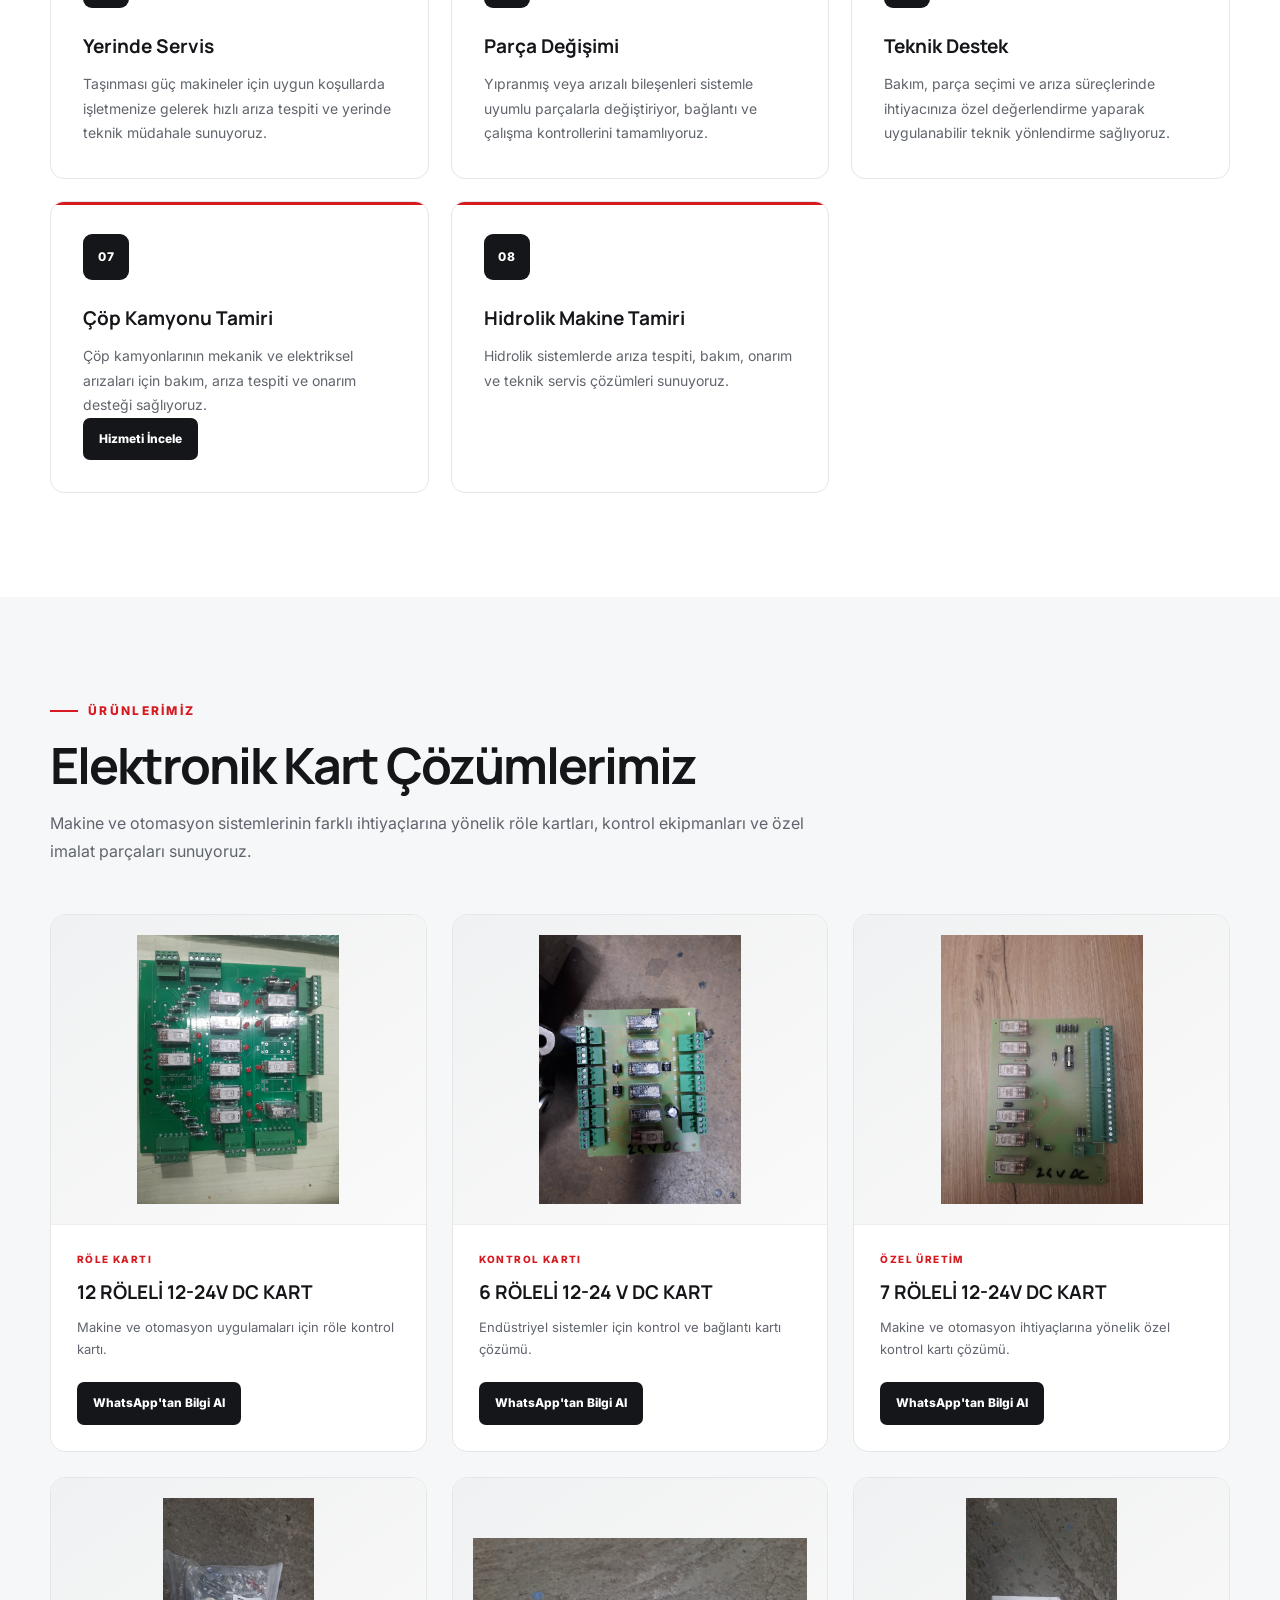
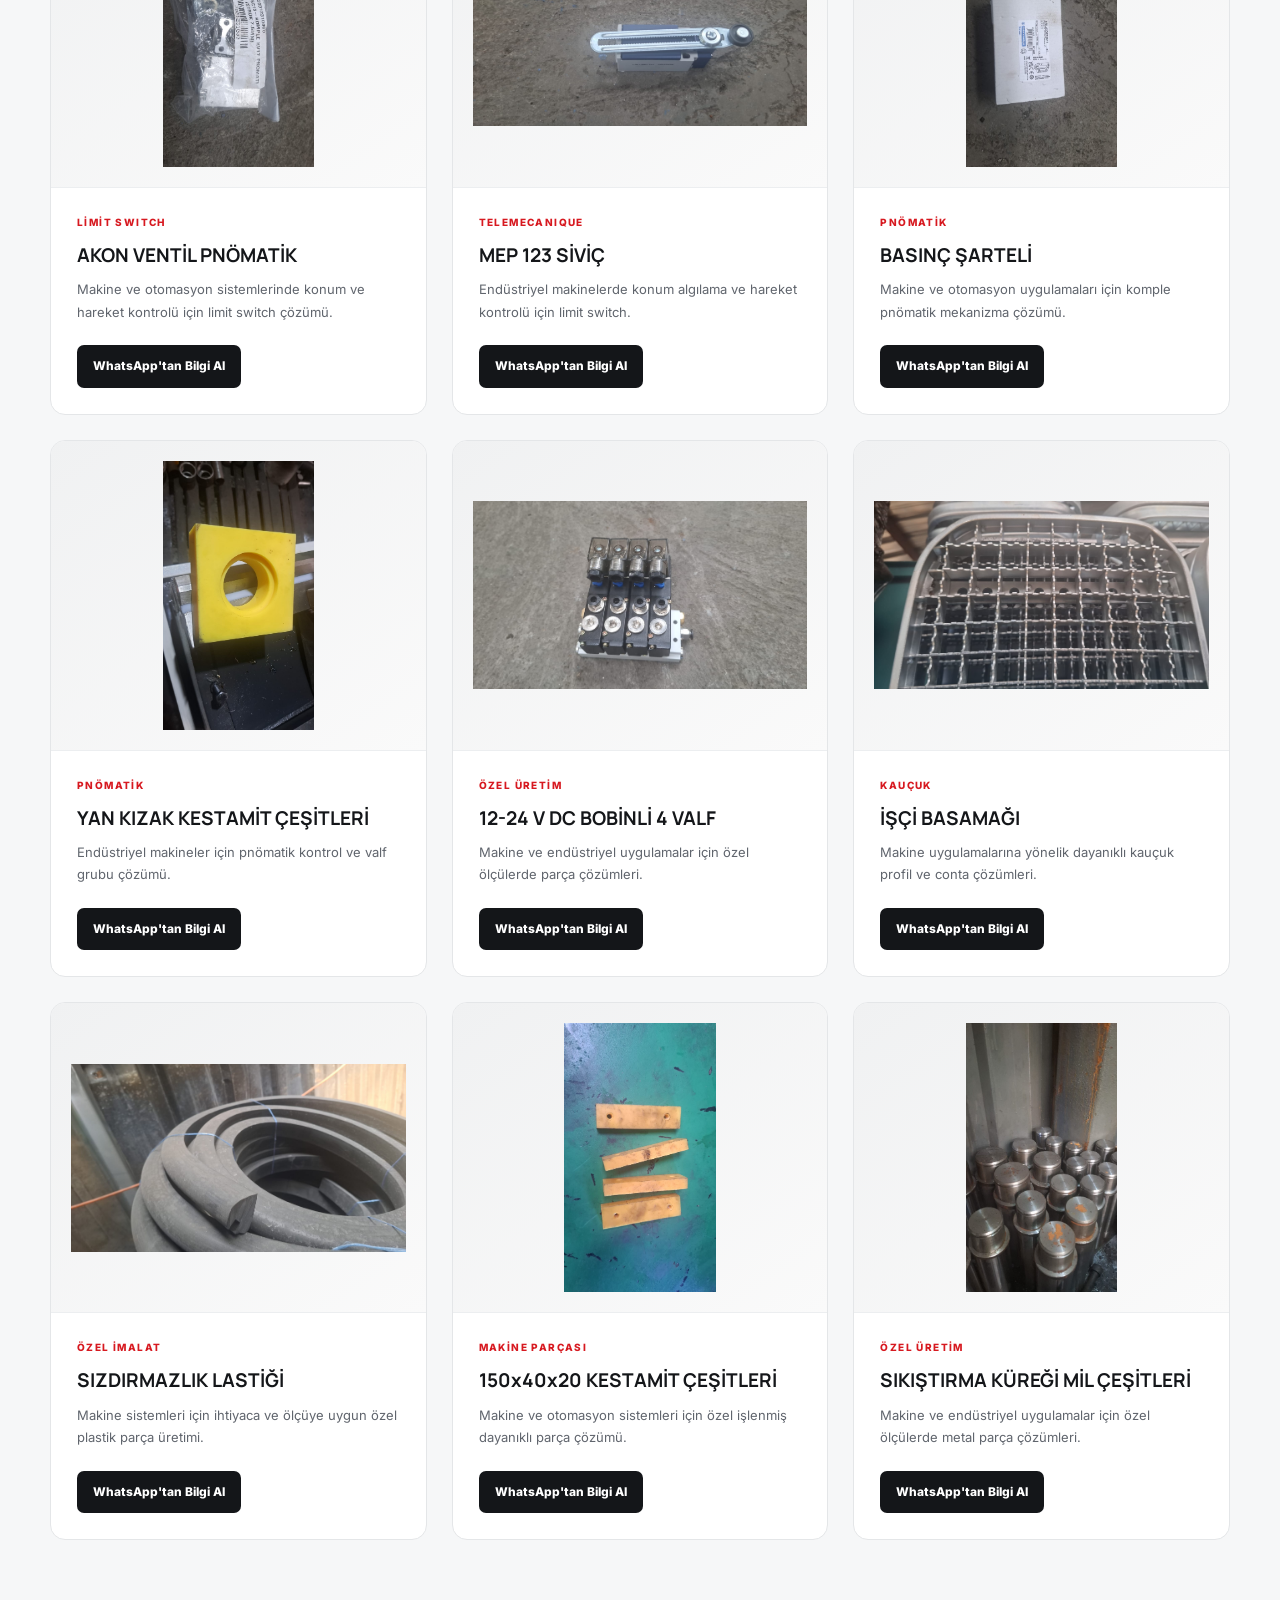
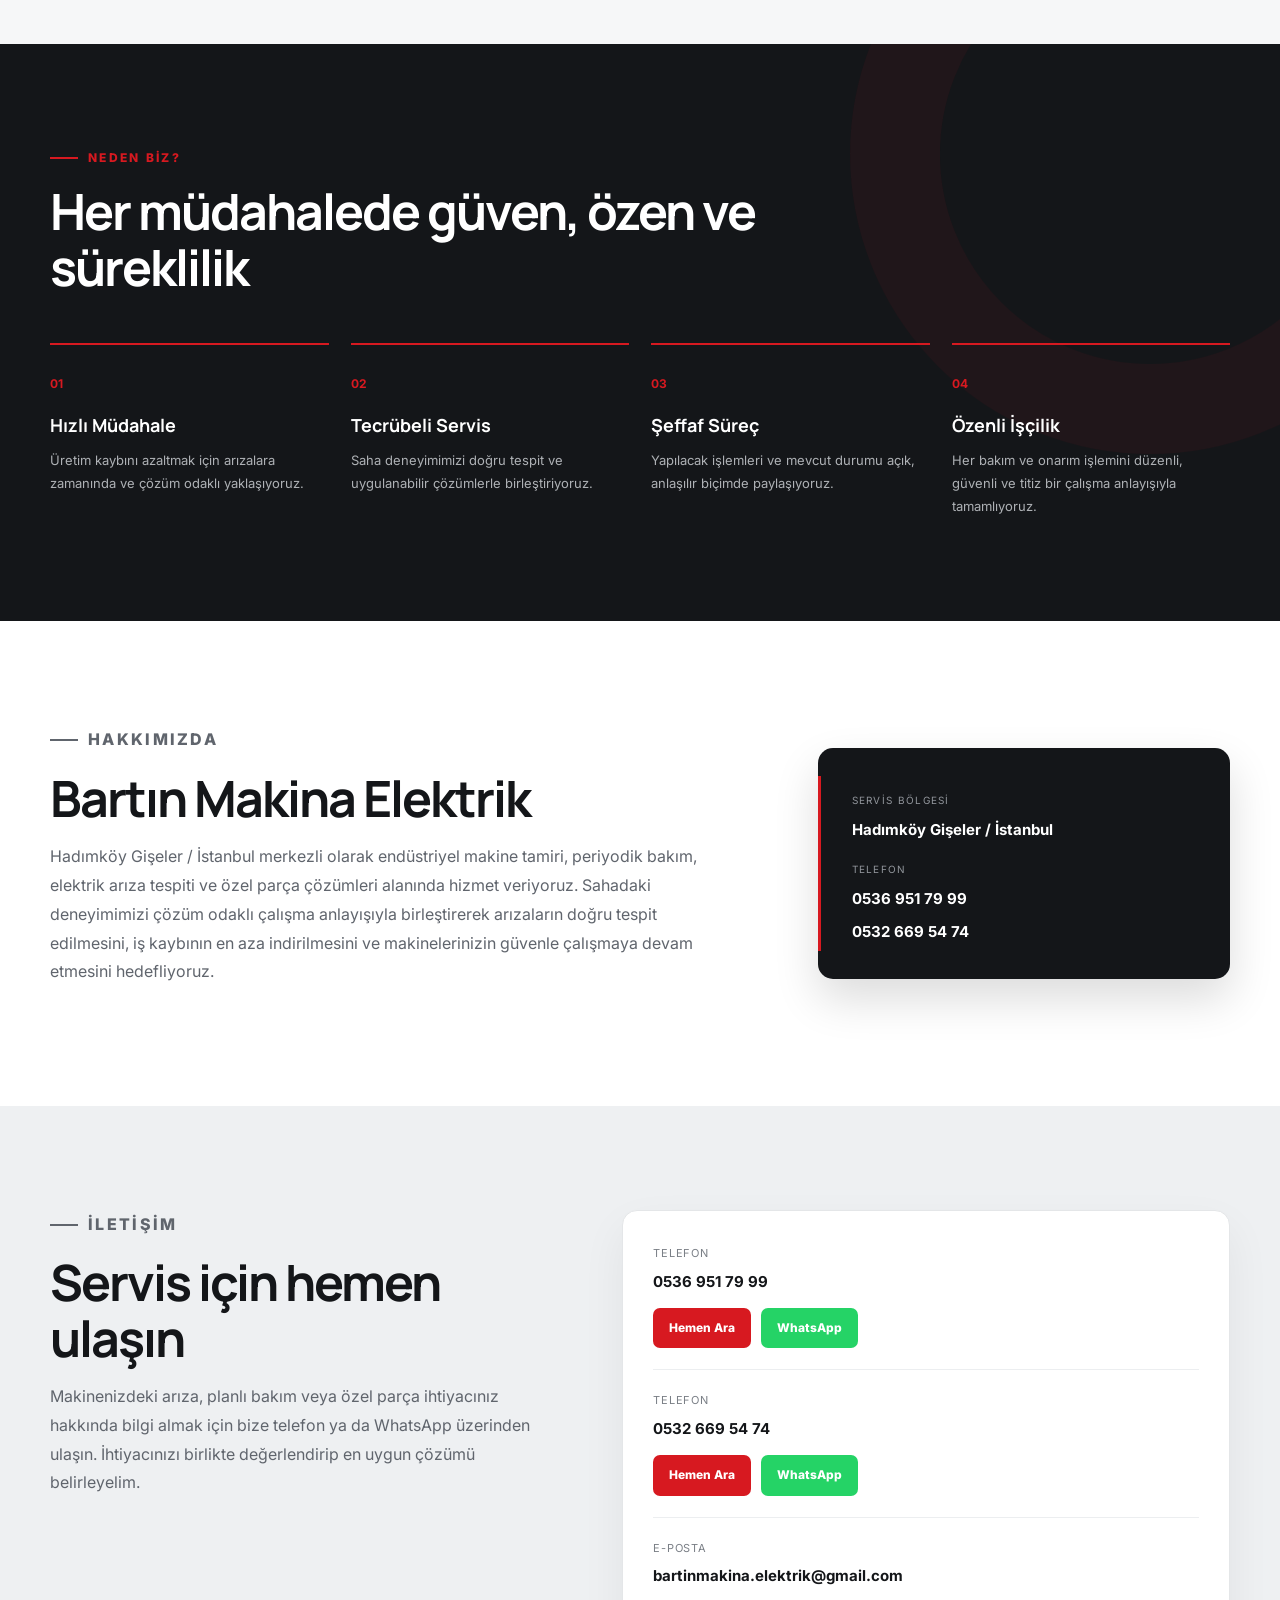
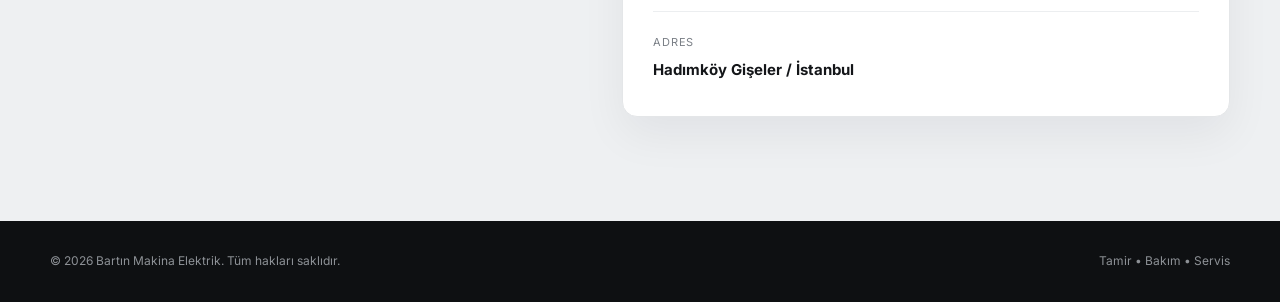
==== commit 88e1e16a: "Makine tamiri sayfasi ve sitemap guncellendi" ====
--- a/index.html
+++ b/index.html
@@ -200,7 +200,7 @@
               doğru onarım yöntemiyle makinenizi yeniden güvenle
               çalışır hale getiriyoruz.
             </p>
-
+<a class="product-btn" href="makine-tamiri.html">Detaylı İncele</a>
           </article>
 
 
